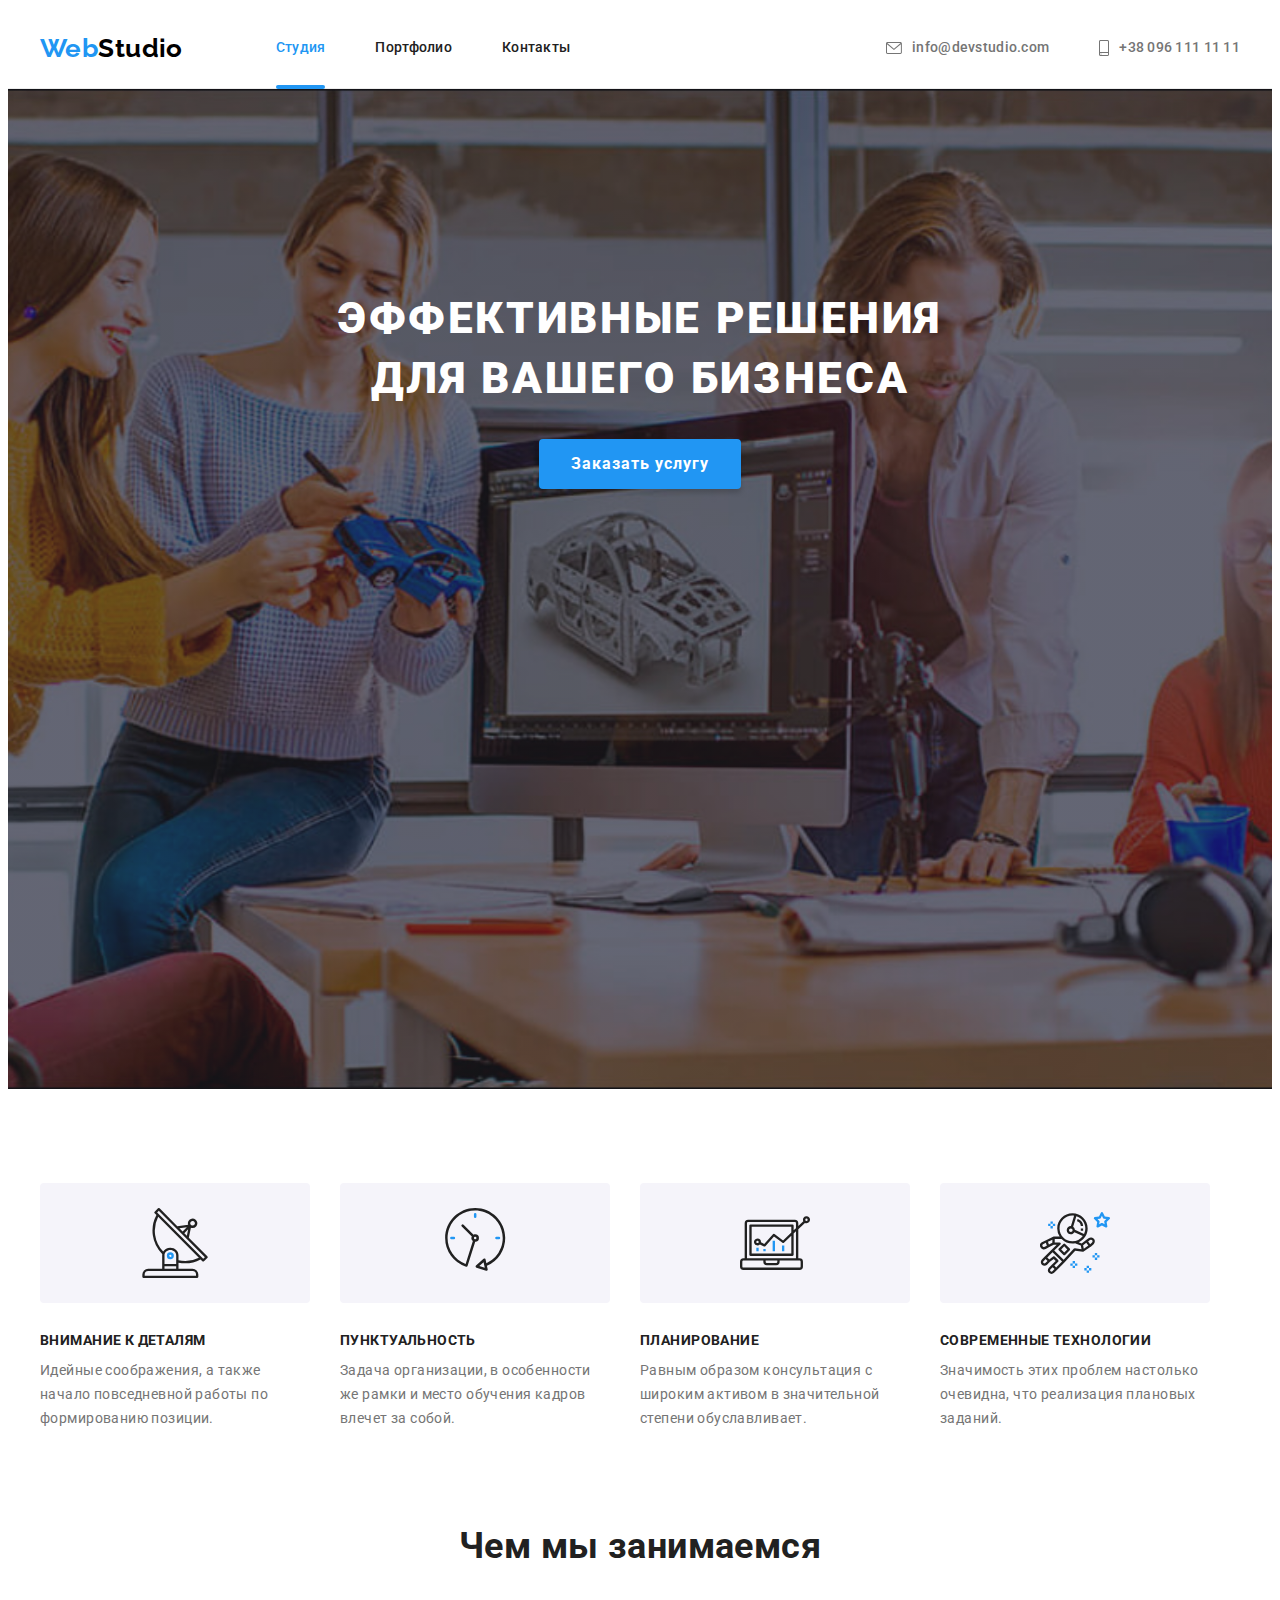
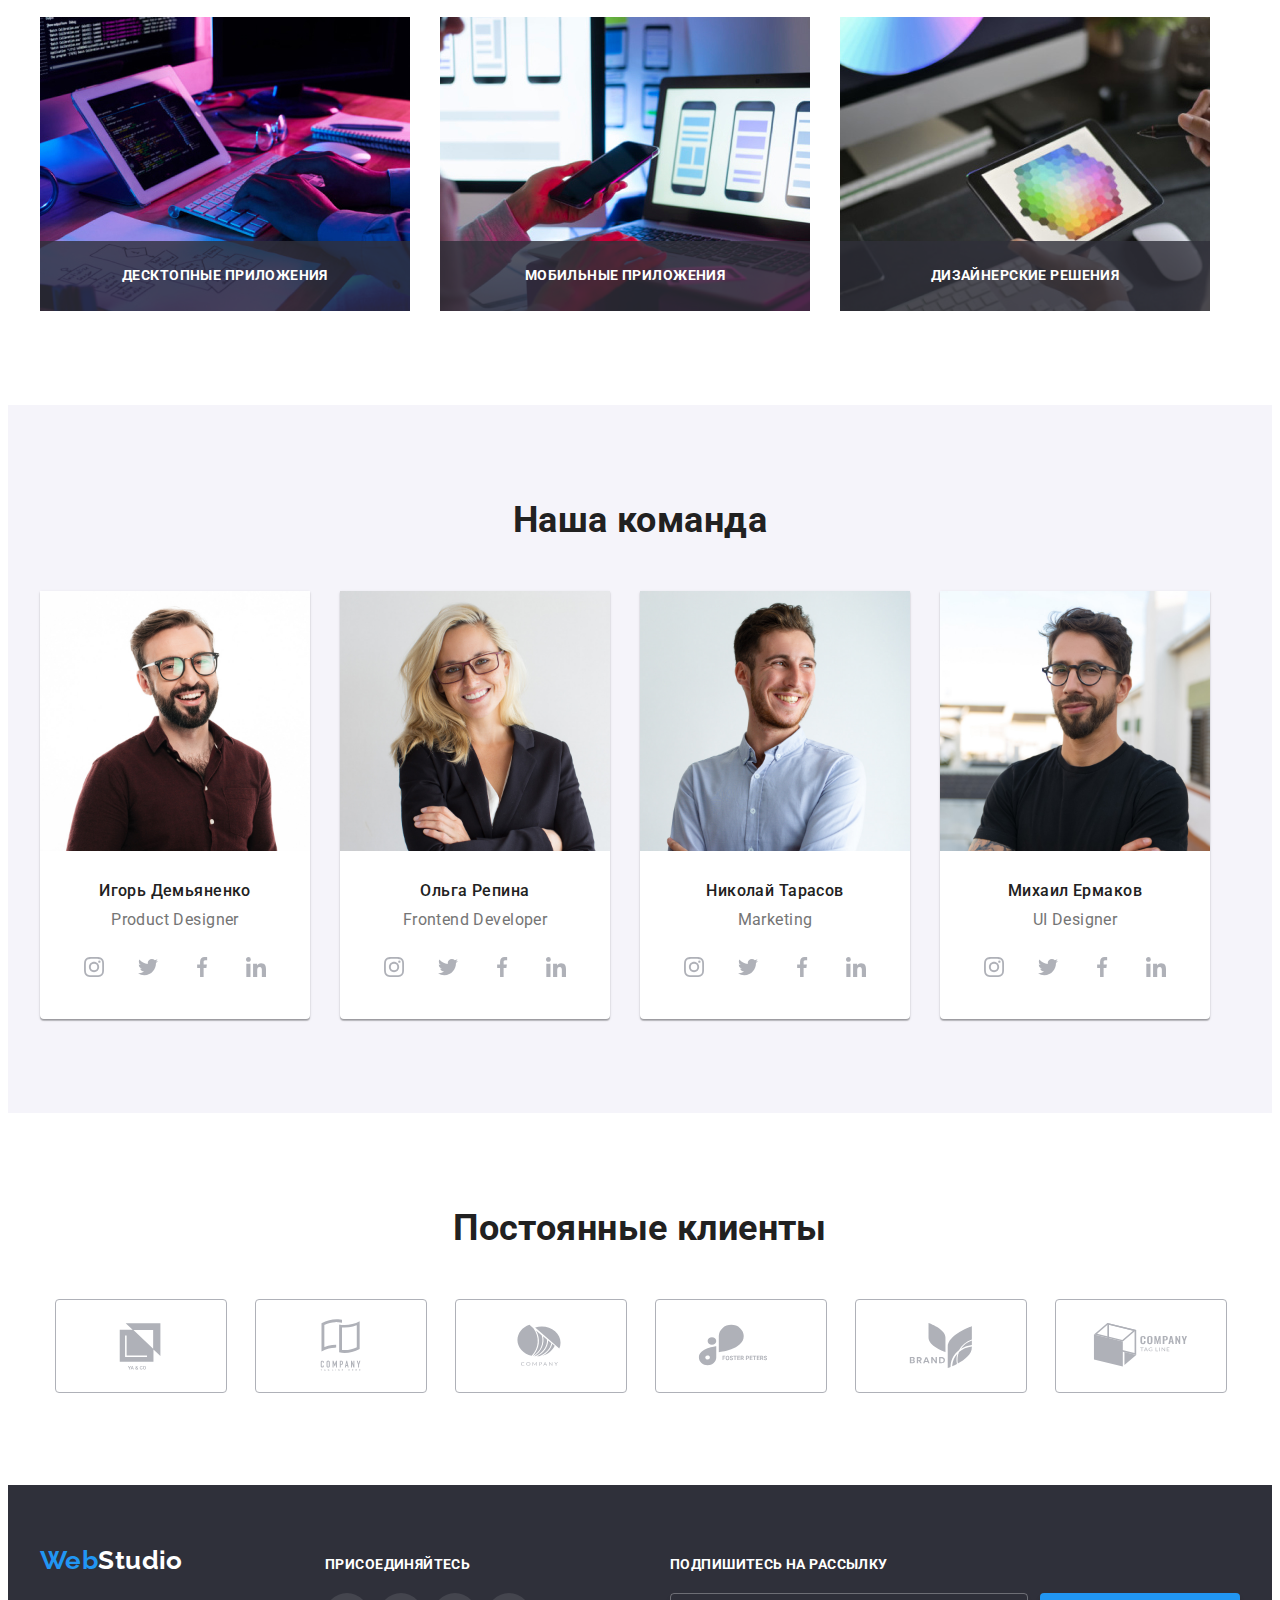
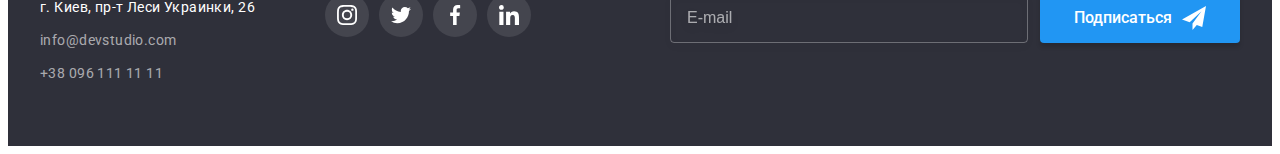
==== index.html @ c75475d5 "start files HW8" ====
<!DOCTYPE html>
<html lang="ru">
  <head>
    <meta charset="UTF-8" />
    <meta http-equiv="X-UA-Compatible" content="IE=edge" />
    <meta name="viewport" content="width=device-width, initial-scale=1.0" />
    <title>Веб студия WebStudio</title>
    <link rel="preconnect" href="https://fonts.googleapis.com" />
    <link rel="preconnect" href="https://fonts.gstatic.com" crossorigin />
    <link
      href="https://fonts.googleapis.com/css2?family=Raleway:wght@700&family=Roboto:wght@400;500;700;900&display=swap"
      rel="stylesheet"
    />
    <link
      rel="stylesheet"
      href="https://cdnjs.cloudflare.com/ajax/libs/modern-normalize/1.1.0/modern-normalize.min.css"
      integrity="sha512-wpPYUAdjBVSE4KJnH1VR1HeZfpl1ub8YT/NKx4PuQ5NmX2tKuGu6U/JRp5y+Y8XG2tV+wKQpNHVUX03MfMFn9Q=="
      crossorigin="anonymous"
      referrerpolicy="no-referrer"
    />
    <link rel="stylesheet" href="./css/main.min.css" />
  </head>

  <body>
    <!-- header -->
    <header class="header">
      <div class="container header__container">
        <a class="logo logo__header" href="./"> <span class="logo--blue">Web</span>Studio </a>
        <nav class="site-nav">
          <ul class="nav-list">
            <li class="nav-list__item">
              <a class="nav-list__link nav-list__link--current" href="./index.html">Студия</a>
            </li>
            <li class="nav-list__item">
              <a class="nav-list__link" href="./portfolio.html">Портфолио</a>
            </li>
            <li class="nav-list__item"><a class="nav-list__link" href="">Контакты</a></li>
          </ul>
        </nav>

        <ul class="contact-list">
          <li class="contact-list__item">
            <a class="contact-list__link" href="mailto:info@devstudio.com">
              <svg class="contact-list__icon" width="16" height="12">
                <use href="images/icons.svg#header-envelope-icon"></use>
              </svg>
              info@devstudio.com</a
            >
          </li>
          <li class="contact-list__item">
            <a class="contact-list__link" href="tel:+380961111111">
              <svg class="contact-list__icon" width="10" height="16">
                <use href="images/icons.svg#header-phone-icon"></use>
              </svg>
              +38 096 111 11 11</a
            >
          </li>
        </ul>
      </div>
    </header>

    <!-- main content -->
    <main>
      <!-- hero -->
      <section class="hero">
        <div class="container">
          <h1 class="hero__title">Эффективные решения для вашего бизнеса</h1>
          <button class="hero__button button" type="button" data-modal-open>Заказать услугу</button>
        </div>
      </section>

      <!-- features -->
      <section class="section">
        <div class="container">
          <h2 class="visually-hidden">Особенности</h2>

          <ul class="feature-list">
            <li class="feature-list__item">
              <div class="feature-list__container">
                <svg class="feature-list__icon" width="70" height="70">
                  <use href="images/icons.svg#feature-antenna"></use>
                </svg>
              </div>
              <h3 class="feature-list__title">Внимание к деталям</h3>
              <p class="feature-list__text">
                Идейные соображения, а также начало повседневной работы по формированию позиции.
              </p>
            </li>
            <li class="feature-list__item">
              <div class="feature-list__container">
                <svg class="feature-list__icon" width="70" height="70">
                  <use href="images/icons.svg#feature-clock"></use>
                </svg>
              </div>
              <h3 class="feature-list__title">Пунктуальность</h3>
              <p class="feature-list__text">
                Задача организации, в особенности же рамки и место обучения кадров влечет за собой.
              </p>
            </li>
            <li class="feature-list__item">
              <div class="feature-list__container">
                <svg class="feature-list__icon" width="70" height="70">
                  <use href="images/icons.svg#feature-diagram"></use>
                </svg>
              </div>
              <h3 class="feature-list__title">Планирование</h3>
              <p class="feature-list__text">
                Равным образом консультация с широким активом в значительной степени обуславливает.
              </p>
            </li>
            <li class="feature-list__item">
              <div class="feature-list__container">
                <svg class="feature-list__icon" width="70" height="70">
                  <use href="images/icons.svg#feature-astronaut"></use>
                </svg>
              </div>
              <h3 class="feature-list__title">Современные технологии</h3>
              <p class="feature-list__text">
                Значимость этих проблем настолько очевидна, что реализация плановых заданий.
              </p>
            </li>
          </ul>
        </div>
      </section>

      <!-- service -->
      <section class="section section--no-padding">
        <div class="container">
          <h2 class="section__title">Чем мы занимаемся</h2>

          <ul class="service-list">
            <li class="service-list__item">
              <img src="./images/box-1.jpg" alt="Програмист печатает код" width="370" />
              <h3 class="service-list__title">Десктопные приложения</h3>
            </li>
            <li class="service-list__item">
              <img
                src="./images/box-2.jpg"
                alt="Дизайнер создает адаптацию шаблона сайта на телефон"
                width="370"
              />
              <h3 class="service-list__title">Мобильные приложения</h3>
            </li>
            <li class="service-list__item">
              <img
                src="./images/box-3.jpg"
                alt="Дизайнер на планшете выбирает цвет на цветовой палитре"
                width="370"
              />
              <h3 class="service-list__title">Дизайнерские решения</h3>
            </li>
          </ul>
        </div>
      </section>

      <!-- team -->
      <section class="section section--other-background">
        <div class="container">
          <h2 class="section__title">Наша команда</h2>

          <ul class="team-list">
            <li class="team-list__item">
              <img src="./images/team-card-1.jpg" alt="Дизайнер продуктов" width="270" />
              <div class="team-list__container">
                <h3 class="team-list__title">Игорь Демьяненко</h3>
                <p class="team-list__text" lang="en">Product Designer</p>

                <ul class="social">
                  <li class="social__item">
                    <a href="" class="social__link" aria-label="instagram">
                      <svg class="social__icon" width="20" height="20">
                        <use href="images/icons.svg#sn-instagram"></use>
                      </svg>
                    </a>
                  </li>
                  <li class="social__item">
                    <a href="" class="social__link" aria-label="twitter">
                      <svg class="social__icon" width="20" height="20">
                        <use href="images/icons.svg#sn-twitter"></use>
                      </svg>
                    </a>
                  </li>
                  <li class="social__item">
                    <a href="" class="social__link" aria-label="facebook">
                      <svg class="social__icon" width="20" height="20">
                        <use href="images/icons.svg#sn-facebook"></use>
                      </svg>
                    </a>
                  </li>
                  <li class="social__item">
                    <a href="" class="social__link" aria-label="linkedin">
                      <svg class="social__icon" width="20" height="20">
                        <use href="images/icons.svg#sn-linkedin"></use>
                      </svg>
                    </a>
                  </li>
                </ul>
              </div>
            </li>
            <li class="team-list__item">
              <img src="./images/team-card-2.jpg" alt="Фронтенд разработчик" width="270" />
              <div class="team-list__container">
                <h3 class="team-list__title">Ольга Репина</h3>
                <p class="team-list__text" lang="en">Frontend Developer</p>

                <ul class="social">
                  <li class="social__item">
                    <a href="" class="social__link" aria-label="instagram">
                      <svg class="social__icon" width="20" height="20">
                        <use href="images/icons.svg#sn-instagram"></use>
                      </svg>
                    </a>
                  </li>
                  <li class="social__item">
                    <a href="" class="social__link" aria-label="twitter">
                      <svg class="social__icon" width="20" height="20">
                        <use href="images/icons.svg#sn-twitter"></use>
                      </svg>
                    </a>
                  </li>
                  <li class="social__item">
                    <a href="" class="social__link" aria-label="facebook">
                      <svg class="social__icon" width="20" height="20">
                        <use href="images/icons.svg#sn-facebook"></use>
                      </svg>
                    </a>
                  </li>
                  <li class="social__item">
                    <a href="" class="social__link" aria-label="linkedin">
                      <svg class="social__icon" width="20" height="20">
                        <use href="images/icons.svg#sn-linkedin"></use>
                      </svg>
                    </a>
                  </li>
                </ul>
              </div>
            </li>
            <li class="team-list__item">
              <img src="./images/team-card-3.jpg" alt="Маркетолог" width="270" />
              <div class="team-list__container">
                <h3 class="team-list__title">Николай Тарасов</h3>
                <p class="team-list__text" lang="en">Marketing</p>

                <ul class="social">
                  <li class="social__item">
                    <a href="" class="social__link" aria-label="instagram">
                      <svg class="social__icon" width="20" height="20">
                        <use href="images/icons.svg#sn-instagram"></use>
                      </svg>
                    </a>
                  </li>
                  <li class="social__item">
                    <a href="" class="social__link" aria-label="twitter">
                      <svg class="social__icon" width="20" height="20">
                        <use href="images/icons.svg#sn-twitter"></use>
                      </svg>
                    </a>
                  </li>
                  <li class="social__item">
                    <a href="" class="social__link" aria-label="facebook">
                      <svg class="social__icon" width="20" height="20">
                        <use href="images/icons.svg#sn-facebook"></use>
                      </svg>
                    </a>
                  </li>
                  <li class="social__item">
                    <a href="" class="social__link" aria-label="linkedin">
                      <svg class="social__icon" width="20" height="20">
                        <use href="images/icons.svg#sn-linkedin"></use>
                      </svg>
                    </a>
                  </li>
                </ul>
              </div>
            </li>
            <li class="team-list__item">
              <img src="./images/team-card-4.jpg" alt="UI дезайнер" width="270" />
              <div class="team-list__container">
                <h3 class="team-list__title">Михаил Ермаков</h3>
                <p class="team-list__text" lang="en">UI Designer</p>

                <ul class="social">
                  <li class="social__item">
                    <a href="" class="social__link" aria-label="instagram">
                      <svg class="social__icon" width="20" height="20">
                        <use href="images/icons.svg#sn-instagram"></use>
                      </svg>
                    </a>
                  </li>
                  <li class="social__item">
                    <a href="" class="social__link" aria-label="twitter">
                      <svg class="social__icon" width="20" height="20">
                        <use href="images/icons.svg#sn-twitter"></use>
                      </svg>
                    </a>
                  </li>
                  <li class="social__item">
                    <a href="" class="social__link" aria-label="facebook">
                      <svg class="social__icon" width="20" height="20">
                        <use href="images/icons.svg#sn-facebook"></use>
                      </svg>
                    </a>
                  </li>
                  <li class="social__item">
                    <a href="" class="social__link" aria-label="linkedin">
                      <svg class="social__icon" width="20" height="20">
                        <use href="images/icons.svg#sn-linkedin"></use>
                      </svg>
                    </a>
                  </li>
                </ul>
              </div>
            </li>
          </ul>
        </div>
      </section>
    </main>

    <!-- clients -->
    <section class="section">
      <div class="container">
        <h2 class="section__title">Постоянные клиенты</h2>

        <ul class="clients-list">
          <li class="clients-list__item">
            <a href="" class="clients-list__link">
              <svg class="clients-list__icon" width="106" height="60">
                <use href="images/icons.svg#client-1"></use>
              </svg>
            </a>
          </li>
          <li class="clients-list__item">
            <a href="" class="clients-list__link">
              <svg class="clients-list__icon" width="106" height="60">
                <use href="images/icons.svg#client-2"></use>
              </svg>
            </a>
          </li>
          <li class="clients-list__item">
            <a href="" class="clients-list__link">
              <svg class="clients-list__icon" width="106" height="60">
                <use href="images/icons.svg#client-3"></use>
              </svg>
            </a>
          </li>
          <li class="clients-list__item">
            <a href="" class="clients-list__link">
              <svg class="clients-list__icon" width="106" height="60">
                <use href="images/icons.svg#client-4"></use>
              </svg>
            </a>
          </li>
          <li class="clients-list__item">
            <a href="" class="clients-list__link">
              <svg class="clients-list__icon" width="106" height="60">
                <use href="images/icons.svg#client-5"></use>
              </svg>
            </a>
          </li>
          <li class="clients-list__item">
            <a href="" class="clients-list__link">
              <svg class="clients-list__icon" width="106" height="60">
                <use href="images/icons.svg#client-6"></use>
              </svg>
            </a>
          </li>
        </ul>
      </div>
    </section>

    <!-- footer -->
    <footer class="footer">
      <div class="container footer__elements">
        <div class="footer_first-column">
          <a class="logo logo__footer logo--dark" href="./">
            <span class="logo--blue">Web</span>Studio
          </a>

          <address>
            <ul class="address-list">
              <li class="address-list__item">
                <a
                  class="address-list__link"
                  href="https://goo.gl/maps/HY3VaiPeCCJGnbPLA"
                  target="_blank"
                  rel="noopener"
                >
                  г. Киев, пр-т Леси Украинки, 26
                </a>
              </li>
              <li class="address-list__item">
                <a
                  class="address-list__link address-list__link--gray"
                  href="mailto:info@devstudio.com"
                  >info@devstudio.com</a
                >
              </li>
              <li class="address-list__item">
                <a class="address-list__link address-list__link--gray" href="tel:+380961111111"
                  >+38 096 111 11 11</a
                >
              </li>
            </ul>
          </address>
        </div>

        <div class="footer__second-column">
          <p class="footer__text">присоединяйтесь</p>
          <ul class="social">
            <li class="social__item">
              <a href="" class="social__link social__link--dark" aria-label="instagram">
                <svg class="social__icon" width="20" height="20">
                  <use href="images/icons.svg#sn-instagram"></use>
                </svg>
              </a>
            </li>
            <li class="social__item">
              <a href="" class="social__link social__link--dark" aria-label="twitter">
                <svg class="social__icon" width="20" height="20">
                  <use href="images/icons.svg#sn-twitter"></use>
                </svg>
              </a>
            </li>
            <li class="social__item">
              <a href="" class="social__link social__link--dark" aria-label="facebook">
                <svg class="social__icon" width="20" height="20">
                  <use href="images/icons.svg#sn-facebook"></use>
                </svg>
              </a>
            </li>
            <li class="social__item">
              <a href="" class="social__link social__link--dark" aria-label="linkedin">
                <svg class="social__icon" width="20" height="20">
                  <use href="images/icons.svg#sn-linkedin"></use>
                </svg>
              </a>
            </li>
          </ul>
        </div>

        <div class="footer__third-column">
          <p class="footer__text">Подпишитесь на рассылку</p>

          <form class="mailing-form">
            <label for="mailing"></label>
            <input
              class="mailing-form__input"
              type="email"
              name="mailing"
              id="mailing"
              placeholder="E-mail"
              required
            />

            <button class="submit-button" type="submit">
              Подписаться
              <svg class="submit-button__icon" width="24" height="24">
                <use href="images/icons.svg#icon-send"></use>
              </svg>
            </button>
          </form>
        </div>
      </div>
    </footer>

    <!-- modal-window -->
    <div class="backdrop backdrop--is-hidden" data-modal>
      <div class="modal-window">
        <button class="close-button modal-window__close-button" type="button" data-modal-close>
          <svg class="close-button__icon" width="18" height="18">
            <use href="images/icons.svg#close-icon"></use>
          </svg>
        </button>
        <p class="modal-window__title">Оставьте свои данные, мы вам перезвоним</p>

        <form class="modal-form">
          <div class="modal-form__field">
            <label class="modal-form__label" for="user-name">Имя</label>
            <div class="modal-form__input-container">
              <input
                class="modal-form__input"
                type="text"
                name="user-name"
                id="user-name"
                minlength="3"
                required
              />
              <svg class="modal-form__icon" width="18" height="18">
                <use href="images/icons.svg#person-icon"></use>
              </svg>
            </div>
          </div>

          <div class="modal-form__field">
            <label class="modal-form__label" for="user-tel">Телефон </label>
            <div class="modal-form__input-container">
              <input class="modal-form__input" type="tel" name="user-tel" id="user-tel" required />
              <svg class="modal-form__icon" width="18" height="18">
                <use href="images/icons.svg#phone-icon"></use>
              </svg>
            </div>
          </div>

          <div class="modal-form__field">
            <label class="modal-form__label" for="user-mail">Почта</label>
            <div class="modal-form__input-container">
              <input
                class="modal-form__input"
                type="email"
                name="user-mail"
                id="user-mail"
                required
              />
              <svg class="modal-form__icon" width="18" height="18">
                <use href="images/icons.svg#email-icon"></use>
              </svg>
            </div>
          </div>

          <div class="modal-form__textarea-container">
            <label class="modal-form__label" for="user-coment">Комментарий</label>
            <textarea
              class="modal-form__textarea"
              name="user-coment"
              id="user-coment"
              placeholder="Введите текст"
            ></textarea>
          </div>

          <label class="modal-form__checkbox-label">
            <input
              class="modal-form__checkbox visually-hidden"
              type="checkbox"
              name="user-checkbox"
              required
            />
            <span class="modal-form__custom-checkbox">
              <svg class="modal-form__custom-checkbox-icon" width="16" height="15">
                <use href="images/icons.svg#icon-check"></use>
              </svg>
            </span>
            <span class="modal-form__checkbox-label-text"
              >Соглашаюсь с рассылкой и принимаю
              <a class="modal-form__checkbox-label-link" href="">Условия договора</a></span
            >
          </label>

          <button class="submit-button modal-form__submit-button" type="submit">Отправить</button>
        </form>
      </div>
    </div>

    <script src="./js/modal.js"></script>
  </body>
</html>
---- css/main.min.css ----
h1,h2,h3,h4,h5,h6,p{margin-top:0;margin-bottom:0}ul{list-style:none;padding-left:0;margin-top:0;margin-bottom:0}img{display:block;max-width:100%;height:auto}body{font-family:'Roboto', sans-serif;font-size:14px;letter-spacing:0.03em;color:#757575;background-color:#fff}a{display:inline-block;text-decoration:none}.visually-hidden{position:absolute;white-space:nowrap;width:1px;height:1px;overflow:hidden;border:0;padding:0;clip:rect(0 0 0 0);-webkit-clip-path:inset(50%);clip-path:inset(50%);margin:-1px}.logo{font-family:Raleway, sans-serif;font-weight:700;font-size:26px;line-height:1.19;color:#000}.logo--blue{color:#2196f3}.logo--dark{color:#fff}.button,.submit-button,.filter-list__button{display:inline-block;border:0;border-radius:4px;padding:6px 22px;font-family:inherit;font-weight:500;font-size:16px;line-height:1.62;text-align:center;color:#212121;background-color:#fff;cursor:pointer;-webkit-user-select:none;-moz-user-select:none;-ms-user-select:none;user-select:none}.submit-button{display:-webkit-box;display:-ms-flexbox;display:flex;-webkit-box-align:center;-ms-flex-align:center;align-items:center;-webkit-box-pack:center;-ms-flex-pack:center;justify-content:center;width:200px;height:50px;color:#fff;background-color:#2196f3;-webkit-box-shadow:0px 4px 4px rgba(0,0,0,0.15);box-shadow:0px 4px 4px rgba(0,0,0,0.15);-webkit-transition:background-color 250ms cubic-bezier(0.4, 0, 0.2, 1);transition:background-color 250ms cubic-bezier(0.4, 0, 0.2, 1)}.submit-button:hover,.submit-button:focus{background-color:#188ce8}.submit-button__icon{margin-left:10px}.close-button{display:-webkit-box;display:-ms-flexbox;display:flex;-webkit-box-pack:center;-ms-flex-pack:center;justify-content:center;-webkit-box-align:center;-ms-flex-align:center;align-items:center;padding:5px;width:30px;height:30px;background-color:transparent;border:1px solid rgba(0,0,0,0.1);border-radius:50%;cursor:pointer;-webkit-transition:fill 250ms cubic-bezier(0.4, 0, 0.2, 1);transition:fill 250ms cubic-bezier(0.4, 0, 0.2, 1)}.close-button:hover,.close-button:focus{fill:#2196f3}.social{display:-webkit-box;display:-ms-flexbox;display:flex;-webkit-box-pack:center;-ms-flex-pack:center;justify-content:center}.social__item{width:44px;height:44px}.social__item:not(:last-child){margin-right:10px}.social__link{display:-webkit-box;display:-ms-flexbox;display:flex;-webkit-box-pack:center;-ms-flex-pack:center;justify-content:center;-webkit-box-align:center;-ms-flex-align:center;align-items:center;width:100%;height:100%;border-radius:50%;color:#afb1b8;-webkit-transition:color 250ms cubic-bezier(0.4, 0, 0.2, 1),background-color 250ms cubic-bezier(0.4, 0, 0.2, 1);transition:color 250ms cubic-bezier(0.4, 0, 0.2, 1),background-color 250ms cubic-bezier(0.4, 0, 0.2, 1)}.social__link--dark{color:#fff;background-color:rgba(255,255,255,0.1)}.social__link:hover,.social__link:focus{border-radius:50%;background-color:#2196f3;color:#ffffff}.social__icon{fill:currentColor}.backdrop{position:fixed;top:0;left:0;bottom:0;right:0;background-color:rgba(0,0,0,0.2);opacity:1;-webkit-transition:opacity 250ms cubic-bezier(0.4, 0, 0.2, 1),visibility 250ms cubic-bezier(0.4, 0, 0.2, 1);transition:opacity 250ms cubic-bezier(0.4, 0, 0.2, 1),visibility 250ms cubic-bezier(0.4, 0, 0.2, 1)}.backdrop--is-hidden{visibility:hidden;opacity:0;pointer-events:none}.container{width:1200px;padding:0 15px;margin-right:auto;margin-left:auto}.section{padding-top:94px;padding-bottom:94px}.section--no-padding{padding-top:0}.section--other-background{background-color:#f5f4fa}.section__title{margin-bottom:50px;font-weight:700;font-size:36px;line-height:1.17;text-align:center;color:#212121}.header{border-bottom:1px solid #ececec}.header__container{display:-webkit-box;display:-ms-flexbox;display:flex;-webkit-box-align:center;-ms-flex-align:center;align-items:center}.logo__header{margin-right:93px}.site-nav{display:-webkit-box;display:-ms-flexbox;display:flex;-webkit-box-align:center;-ms-flex-align:center;align-items:center}.nav-list{display:-webkit-box;display:-ms-flexbox;display:flex}.nav-list__item{position:relative}.nav-list__item:not(:last-child){margin-right:50px}.nav-list__link{display:block;padding-top:32px;padding-bottom:32px;font-weight:500;line-height:1.14;letter-spacing:0.02em;color:#212121;-webkit-transition:color 250ms cubic-bezier(0.4, 0, 0.2, 1);transition:color 250ms cubic-bezier(0.4, 0, 0.2, 1)}.nav-list__link:hover,.nav-list__link:focus{color:#2196f3}.nav-list__link--current{color:#2196f3}.nav-list__link--current::after{content:'';position:absolute;bottom:-1px;display:block;height:4px;width:100%;background-color:#2196f3;border-radius:2px;-webkit-animation:moveCurrentDecoration 350ms cubic-bezier(0.4, 0, 0.2, 1);animation:moveCurrentDecoration 350ms cubic-bezier(0.4, 0, 0.2, 1)}@-webkit-keyframes moveCurrentDecoration{0%{-webkit-transform:scaleX(0);transform:scaleX(0);-webkit-transform-origin:center left;transform-origin:center left;opacity:0}100%{-webkit-transform:scaleX(1);transform:scaleX(1);-webkit-transform-origin:center left;transform-origin:center left;opacity:1}}@keyframes moveCurrentDecoration{0%{-webkit-transform:scaleX(0);transform:scaleX(0);-webkit-transform-origin:center left;transform-origin:center left;opacity:0}100%{-webkit-transform:scaleX(1);transform:scaleX(1);-webkit-transform-origin:center left;transform-origin:center left;opacity:1}}.contact-list{display:-webkit-box;display:-ms-flexbox;display:flex;margin-left:auto}.contact-list__item:not(:last-child){margin-right:50px}.contact-list__link{display:-webkit-box;display:-ms-flexbox;display:flex;-webkit-box-align:center;-ms-flex-align:center;align-items:center;padding-top:32px;padding-bottom:32px;font-weight:500;line-height:1.14;letter-spacing:0.02em;color:#757575;-webkit-transition:color 250ms cubic-bezier(0.4, 0, 0.2, 1);transition:color 250ms cubic-bezier(0.4, 0, 0.2, 1)}.contact-list__link:hover,.contact-list__link:focus{color:#2196f3}.contact-list__icon{margin-right:10px;fill:currentColor}.hero{max-width:1600px;height:600px;padding-top:200px;padding-bottom:200px;margin-right:auto;margin-left:auto;text-align:center;background-color:#2f303a;background-image:-webkit-gradient(linear, left top, left bottom, from(rgba(47,48,58,0.4)), to(rgba(47,48,58,0.4))),url(../images/bgi-hero.jpg);background-image:linear-gradient(to bottom, rgba(47,48,58,0.4), rgba(47,48,58,0.4)),url(../images/bgi-hero.jpg);background-repeat:no-repeat;background-position:center;background-size:cover}.hero__title{width:696px;margin-left:auto;margin-right:auto;margin-bottom:30px;font-weight:900;font-size:44px;line-height:1.36;letter-spacing:0.06em;text-transform:uppercase;color:#fff}.hero__button{padding:10px 32px;font-weight:700;line-height:1.87;letter-spacing:0.06em;color:#fff;background-color:#2196f3;-webkit-box-shadow:0px 4px 4px rgba(0,0,0,0.15);box-shadow:0px 4px 4px rgba(0,0,0,0.15);-webkit-transition:background-color 250ms cubic-bezier(0.4, 0, 0.2, 1);transition:background-color 250ms cubic-bezier(0.4, 0, 0.2, 1)}.hero__button:hover,.hero__button:focus{background-color:#188ce8}.feature-list{display:-webkit-box;display:-ms-flexbox;display:flex}.feature-list__item{-ms-flex-preferred-size:270px;flex-basis:270px}.feature-list__item:not(:last-child){margin-right:30px}.feature-list__container{display:-webkit-box;display:-ms-flexbox;display:flex;-webkit-box-pack:center;-ms-flex-pack:center;justify-content:center;-webkit-box-align:center;-ms-flex-align:center;align-items:center;width:270px;height:120px;margin-bottom:30px;border-radius:4px;background-color:#f5f4fa}.feature-list__title{margin-bottom:10px;color:#212121;font-weight:700;font-size:14px;line-height:1.13;text-transform:uppercase}.feature-list__text{line-height:1.71}.service-list{display:-webkit-box;display:-ms-flexbox;display:flex}.service-list__item{position:relative;-ms-flex-preferred-size:370px;flex-basis:370px}.service-list__item:not(:last-child){margin-right:30px}.service-list__title{position:absolute;bottom:0;left:0;display:-webkit-box;display:-ms-flexbox;display:flex;-webkit-box-pack:center;-ms-flex-pack:center;justify-content:center;-webkit-box-align:center;-ms-flex-align:center;align-items:center;width:100%;height:70px;font-size:14px;font-weight:700;line-height:1.14;text-align:center;text-transform:uppercase;color:#fff;background-color:rgba(47,48,58,0.8)}.team-list{display:-webkit-box;display:-ms-flexbox;display:flex}.team-list__item{-ms-flex-preferred-size:270px;flex-basis:270px;background-color:#fff;-webkit-box-shadow:0px 1px 3px rgba(0,0,0,0.12),0px 1px 1px rgba(0,0,0,0.14),0px 2px 1px rgba(0,0,0,0.2);box-shadow:0px 1px 3px rgba(0,0,0,0.12),0px 1px 1px rgba(0,0,0,0.14),0px 2px 1px rgba(0,0,0,0.2);border-radius:0px 0px 4px 4px}.team-list__item:not(:last-child){margin-right:30px}.team-list__container{padding-top:30px;padding-bottom:30px}.team-list__title{margin-bottom:10px;font-weight:500;font-size:16px;line-height:1.19;text-align:center;color:#212121}.team-list__text{margin-bottom:16px;font-size:16px;line-height:1.19;text-align:center}.clients-list{display:-webkit-box;display:-ms-flexbox;display:flex;-webkit-box-pack:center;-ms-flex-pack:center;justify-content:center}.clients-list__item{width:170px;height:92px}.clients-list__item:not(:last-child){margin-right:30px}.clients-list__link{display:-webkit-box;display:-ms-flexbox;display:flex;-webkit-box-pack:center;-ms-flex-pack:center;justify-content:center;-webkit-box-align:center;-ms-flex-align:center;align-items:center;width:100%;height:100%;border:1px solid #afb1b8;border-radius:4px;color:#afb1b8;-webkit-transition:color 250ms cubic-bezier(0.4, 0, 0.2, 1),border-color 250ms cubic-bezier(0.4, 0, 0.2, 1);transition:color 250ms cubic-bezier(0.4, 0, 0.2, 1),border-color 250ms cubic-bezier(0.4, 0, 0.2, 1)}.clients-list__link:hover,.clients-list__link:focus{color:#2196f3;border-color:#2196f3}.clients-list__icon{fill:currentColor}.footer{padding-top:60px;padding-bottom:60px;background-color:#2f303a}.footer__elements{display:-webkit-box;display:-ms-flexbox;display:flex;-webkit-box-align:baseline;-ms-flex-align:baseline;align-items:baseline}.footer_first-column{margin-right:70px}.footer__third-column{margin-left:auto}.logo__footer{margin-bottom:20px}.address-list{font-style:normal}.address-list__item:not(:last-child){margin-bottom:9px}.address-list__link{line-height:1.71;color:#fff;-webkit-transition:color 250ms cubic-bezier(0.4, 0, 0.2, 1);transition:color 250ms cubic-bezier(0.4, 0, 0.2, 1)}.address-list__link--gray{color:rgba(255,255,255,0.6)}.address-list__link:hover,.address-list__link:focus{color:#2196f3}.footer__text{margin-bottom:20px;text-transform:uppercase;font-weight:700;line-height:1.14;color:#fff}.mailing-form{display:-webkit-box;display:-ms-flexbox;display:flex;-webkit-box-align:center;-ms-flex-align:center;align-items:center}.mailing-form__input{width:358px;height:50px;padding:0 16px;margin-right:12px;font-size:16px;line-height:1.25;color:rgba(255,255,255,0.6);background-color:transparent;border:1px solid rgba(255,255,255,0.3);-webkit-box-sizing:border-box;box-sizing:border-box;-webkit-filter:drop-shadow(0px 4px 4px rgba(0,0,0,0.15));filter:drop-shadow(0px 4px 4px rgba(0,0,0,0.15));border-radius:4px}.mailing-form__input::-webkit-input-placeholder{color:rgba(255,255,255,0.6)}.mailing-form__input:-ms-input-placeholder{color:rgba(255,255,255,0.6)}.mailing-form__input::-ms-input-placeholder{color:rgba(255,255,255,0.6)}.mailing-form__input::placeholder{color:rgba(255,255,255,0.6)}.modal-window{position:absolute;top:50%;left:50%;width:528px;min-height:581px;padding:40px;-webkit-box-shadow:0px 1px 3px rgba(0,0,0,0.12),0px 1px 1px rgba(0,0,0,0.14),0px 2px 1px rgba(0,0,0,0.2);box-shadow:0px 1px 3px rgba(0,0,0,0.12),0px 1px 1px rgba(0,0,0,0.14),0px 2px 1px rgba(0,0,0,0.2);border-radius:4px;background:#ffffff;-webkit-transform:translate(-50%, -50%) scale(1);transform:translate(-50%, -50%) scale(1);-webkit-transition:-webkit-transform 250ms cubic-bezier(0.4, 0, 0.2, 1);transition:-webkit-transform 250ms cubic-bezier(0.4, 0, 0.2, 1);transition:transform 250ms cubic-bezier(0.4, 0, 0.2, 1);transition:transform 250ms cubic-bezier(0.4, 0, 0.2, 1), -webkit-transform 250ms cubic-bezier(0.4, 0, 0.2, 1)}.backdrop--is-hidden .modal-window{-webkit-transform:translate(-50%, -50%) scale(1.1);transform:translate(-50%, -50%) scale(1.1)}.modal-window__close-button{position:absolute;top:8px;right:8px}.modal-window__title{margin-bottom:12px;font-size:20px;font-weight:700;line-height:1.15;text-align:center;color:#212121}.modal-form__field{margin-bottom:10px}.modal-form__label{display:block;margin-bottom:4px;font-size:12px;line-height:1.17;letter-spacing:0.01em}.modal-form__input{width:100%;height:40px;padding:0 10px 0 42px;font-size:16px;color:#212121;background-color:transparent;border:1px solid rgba(33,33,33,0.2);border-radius:4px;outline:none;-webkit-transition:border-color 250ms cubic-bezier(0.4, 0, 0.2, 1);transition:border-color 250ms cubic-bezier(0.4, 0, 0.2, 1)}.modal-form__input:focus{border-color:#2196f3}.modal-form__input-container{position:relative}.modal-form__icon{position:absolute;top:50%;left:12px;-webkit-transform:translateY(-50%);transform:translateY(-50%);-webkit-transition:fill 250ms cubic-bezier(0.4, 0, 0.2, 1);transition:fill 250ms cubic-bezier(0.4, 0, 0.2, 1)}.modal-form__input:focus+.modal-form__icon{fill:#2196f3}.modal-form__textarea-container{margin-bottom:20px}.modal-form__textarea{display:block;width:100%;height:120px;padding:12px 16px;line-height:1.14;letter-spacing:0.01em;color:#212121;background-color:transparent;border:1px solid rgba(33,33,33,0.2);border-radius:4px;resize:none;outline:none;-webkit-transition:border-color 250ms cubic-bezier(0.4, 0, 0.2, 1);transition:border-color 250ms cubic-bezier(0.4, 0, 0.2, 1)}.modal-form__textarea::-webkit-input-placeholder{color:rgba(117,117,117,0.5)}.modal-form__textarea:-ms-input-placeholder{color:rgba(117,117,117,0.5)}.modal-form__textarea::-ms-input-placeholder{color:rgba(117,117,117,0.5)}.modal-form__textarea::placeholder{color:rgba(117,117,117,0.5)}.modal-form__textarea:focus{border-color:#2196f3}.modal-form__checkbox-label{display:-webkit-box;display:-ms-flexbox;display:flex;-webkit-box-pack:center;-ms-flex-pack:center;justify-content:center;-webkit-box-align:center;-ms-flex-align:center;align-items:center;margin-bottom:30px}.modal-form__custom-checkbox{display:-webkit-box;display:-ms-flexbox;display:flex;-webkit-box-pack:center;-ms-flex-pack:center;justify-content:center;-webkit-box-align:center;-ms-flex-align:center;align-items:center;margin-right:8px;width:16px;height:15px;border:2px solid #212121;border-radius:2px}.modal-form__checkbox:checked+.modal-form__custom-checkbox{background-color:#188ce8;border:none}.modal-form__checkbox:focus+.modal-form__custom-checkbox{outline:#2196f3 solid 1px}.modal-form__custom-checkbox-icon{fill:transparent}.modal-form__checkbox:checked+.modal-form__custom-checkbox .modal-form__custom-checkbox-icon{fill:#ffffff}.modal-form__checkbox-label-text{line-height:1.71}.modal-form__checkbox-label-link{text-decoration:underline;color:#2196f3}.modal-form__submit-button{margin-left:auto;margin-right:auto}.filter-list{display:-webkit-box;display:-ms-flexbox;display:flex;-webkit-box-pack:center;-ms-flex-pack:center;justify-content:center;margin-bottom:50px}.filter-list__item:not(:last-child){margin-right:8px}.filter-list__button{color:#212121;background-color:#f5f4fa;-webkit-transition:color 250ms cubic-bezier(0.4, 0, 0.2, 1),background-color 250ms cubic-bezier(0.4, 0, 0.2, 1),-webkit-box-shadow 250ms cubic-bezier(0.4, 0, 0.2, 1);transition:color 250ms cubic-bezier(0.4, 0, 0.2, 1),background-color 250ms cubic-bezier(0.4, 0, 0.2, 1),-webkit-box-shadow 250ms cubic-bezier(0.4, 0, 0.2, 1);transition:color 250ms cubic-bezier(0.4, 0, 0.2, 1),background-color 250ms cubic-bezier(0.4, 0, 0.2, 1),box-shadow 250ms cubic-bezier(0.4, 0, 0.2, 1);transition:color 250ms cubic-bezier(0.4, 0, 0.2, 1),background-color 250ms cubic-bezier(0.4, 0, 0.2, 1),box-shadow 250ms cubic-bezier(0.4, 0, 0.2, 1),-webkit-box-shadow 250ms cubic-bezier(0.4, 0, 0.2, 1)}.filter-list__button:hover,.filter-list__button:focus{color:#fff;background-color:#2196f3;-webkit-box-shadow:0px 3px 1px rgba(0,0,0,0.1),0px 1px 2px rgba(0,0,0,0.08),0px 2px 2px rgba(0,0,0,0.12);box-shadow:0px 3px 1px rgba(0,0,0,0.1),0px 1px 2px rgba(0,0,0,0.08),0px 2px 2px rgba(0,0,0,0.12)}.project-list{display:-webkit-box;display:-ms-flexbox;display:flex;-ms-flex-wrap:wrap;flex-wrap:wrap;margin-top:-30px;margin-left:-30px}.project-list__item{-ms-flex-preferred-size:calc((100% - 3 * 30px) / 3);flex-basis:calc((100% - 3 * 30px) / 3);margin-top:30px;margin-left:30px}.project-list__link{-webkit-transition:-webkit-box-shadow 250ms cubic-bezier(0.4, 0, 0.2, 1);transition:-webkit-box-shadow 250ms cubic-bezier(0.4, 0, 0.2, 1);transition:box-shadow 250ms cubic-bezier(0.4, 0, 0.2, 1);transition:box-shadow 250ms cubic-bezier(0.4, 0, 0.2, 1), -webkit-box-shadow 250ms cubic-bezier(0.4, 0, 0.2, 1)}.project-list__link:hover,.project-list__link:focus{-webkit-box-shadow:0px 1px 1px rgba(0,0,0,0.12),0px 4px 4px rgba(0,0,0,0.06),1px 4px 6px rgba(0,0,0,0.16);box-shadow:0px 1px 1px rgba(0,0,0,0.12),0px 4px 4px rgba(0,0,0,0.06),1px 4px 6px rgba(0,0,0,0.16)}.project-list__container{position:relative;overflow:hidden}.project-list__overlay-description{position:absolute;top:0;left:0;display:-webkit-box;display:-ms-flexbox;display:flex;-webkit-box-align:center;-ms-flex-align:center;align-items:center;width:100%;height:100%;padding:0 24px;font-size:18px;line-height:1.56;color:#ffffff;background-color:rgba(33,150,243,0.9);-webkit-transform:translateY(100%);transform:translateY(100%);-webkit-transition:-webkit-transform 250ms cubic-bezier(0.4, 0, 0.2, 1);transition:-webkit-transform 250ms cubic-bezier(0.4, 0, 0.2, 1);transition:transform 250ms cubic-bezier(0.4, 0, 0.2, 1);transition:transform 250ms cubic-bezier(0.4, 0, 0.2, 1), -webkit-transform 250ms cubic-bezier(0.4, 0, 0.2, 1)}.project-list__item .link:hover .project-list__overlay-description,.project-list__item .link:focus .project-list__overlay-description{-webkit-transform:translateY(0);transform:translateY(0)}.project-list__thumb{padding:20px 24px;border:1px solid #eee;border-top:transparent}.project-list__title{margin-bottom:4px;font-weight:700;font-size:18px;line-height:2;letter-spacing:0.06em;color:#212121}.project-list__text{font-size:16px;line-height:1.88;color:#757575}
/*# sourceMappingURL=main.min.css.map */
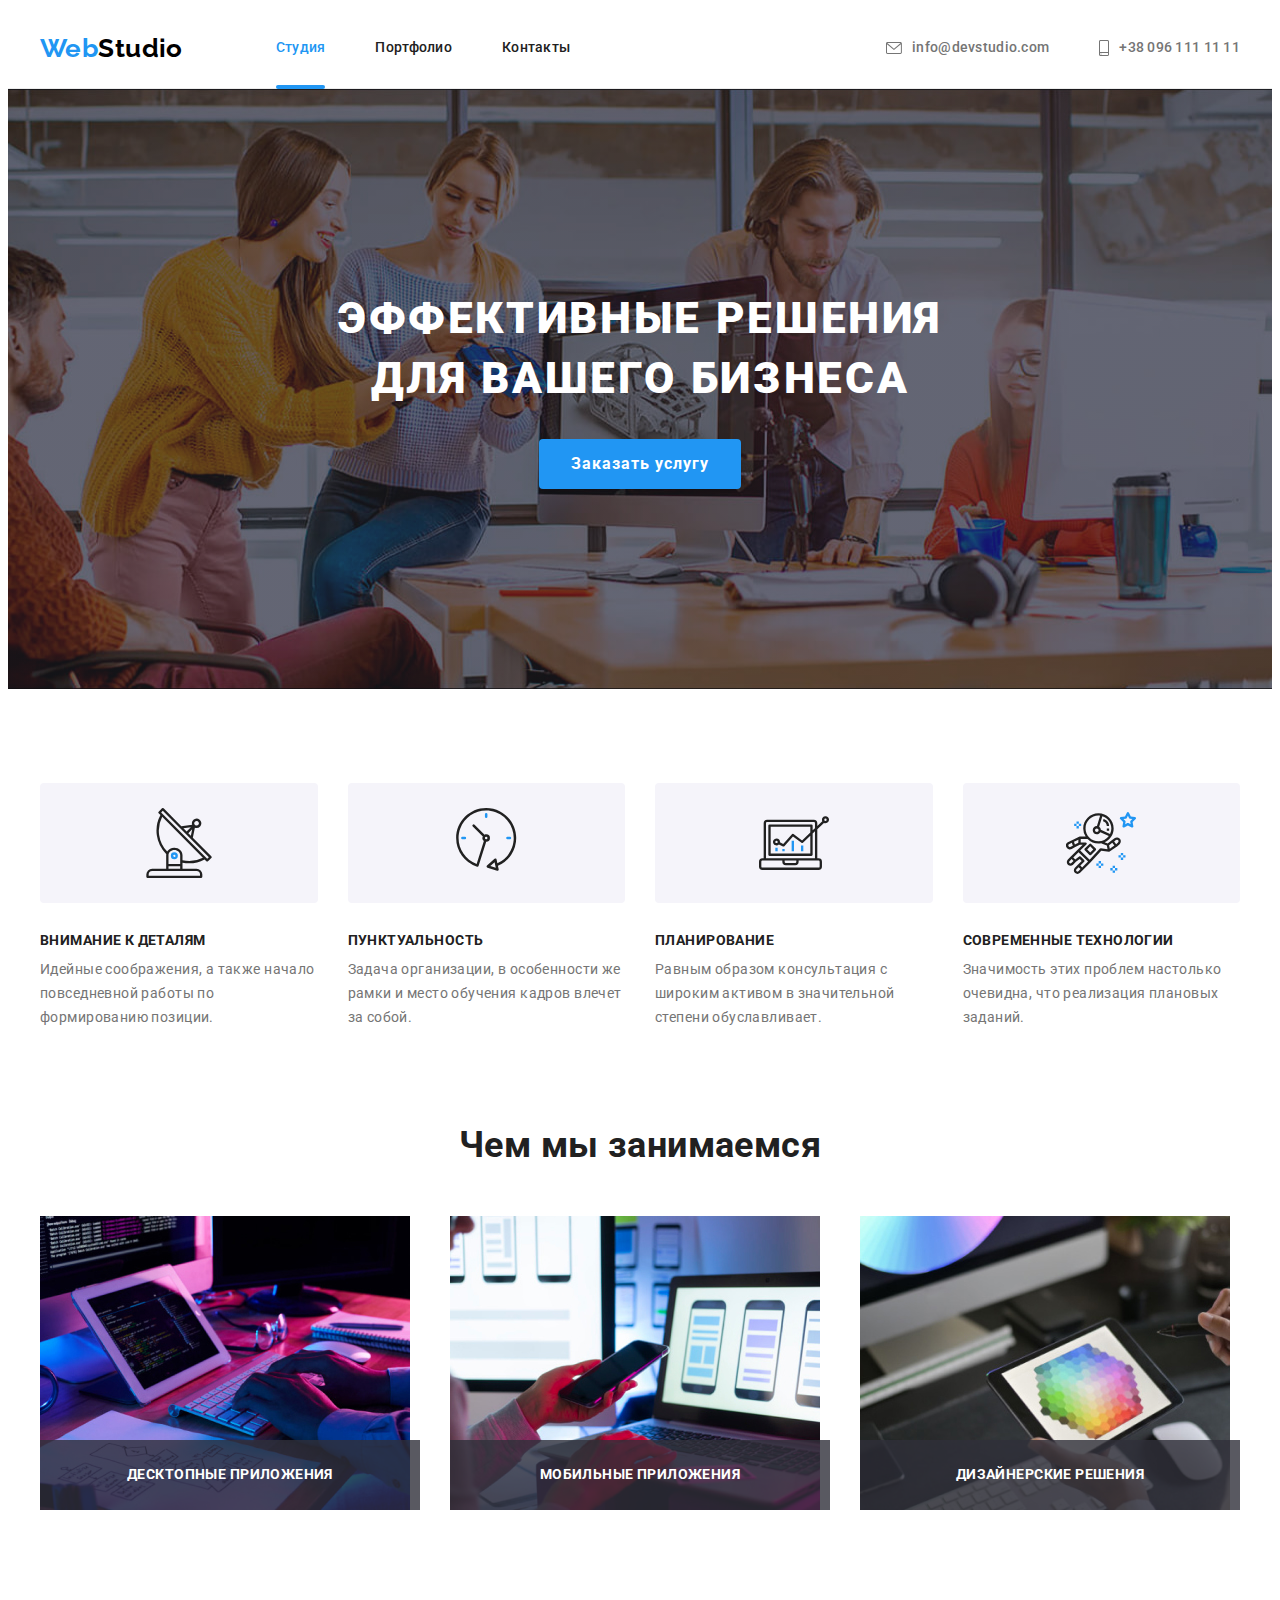
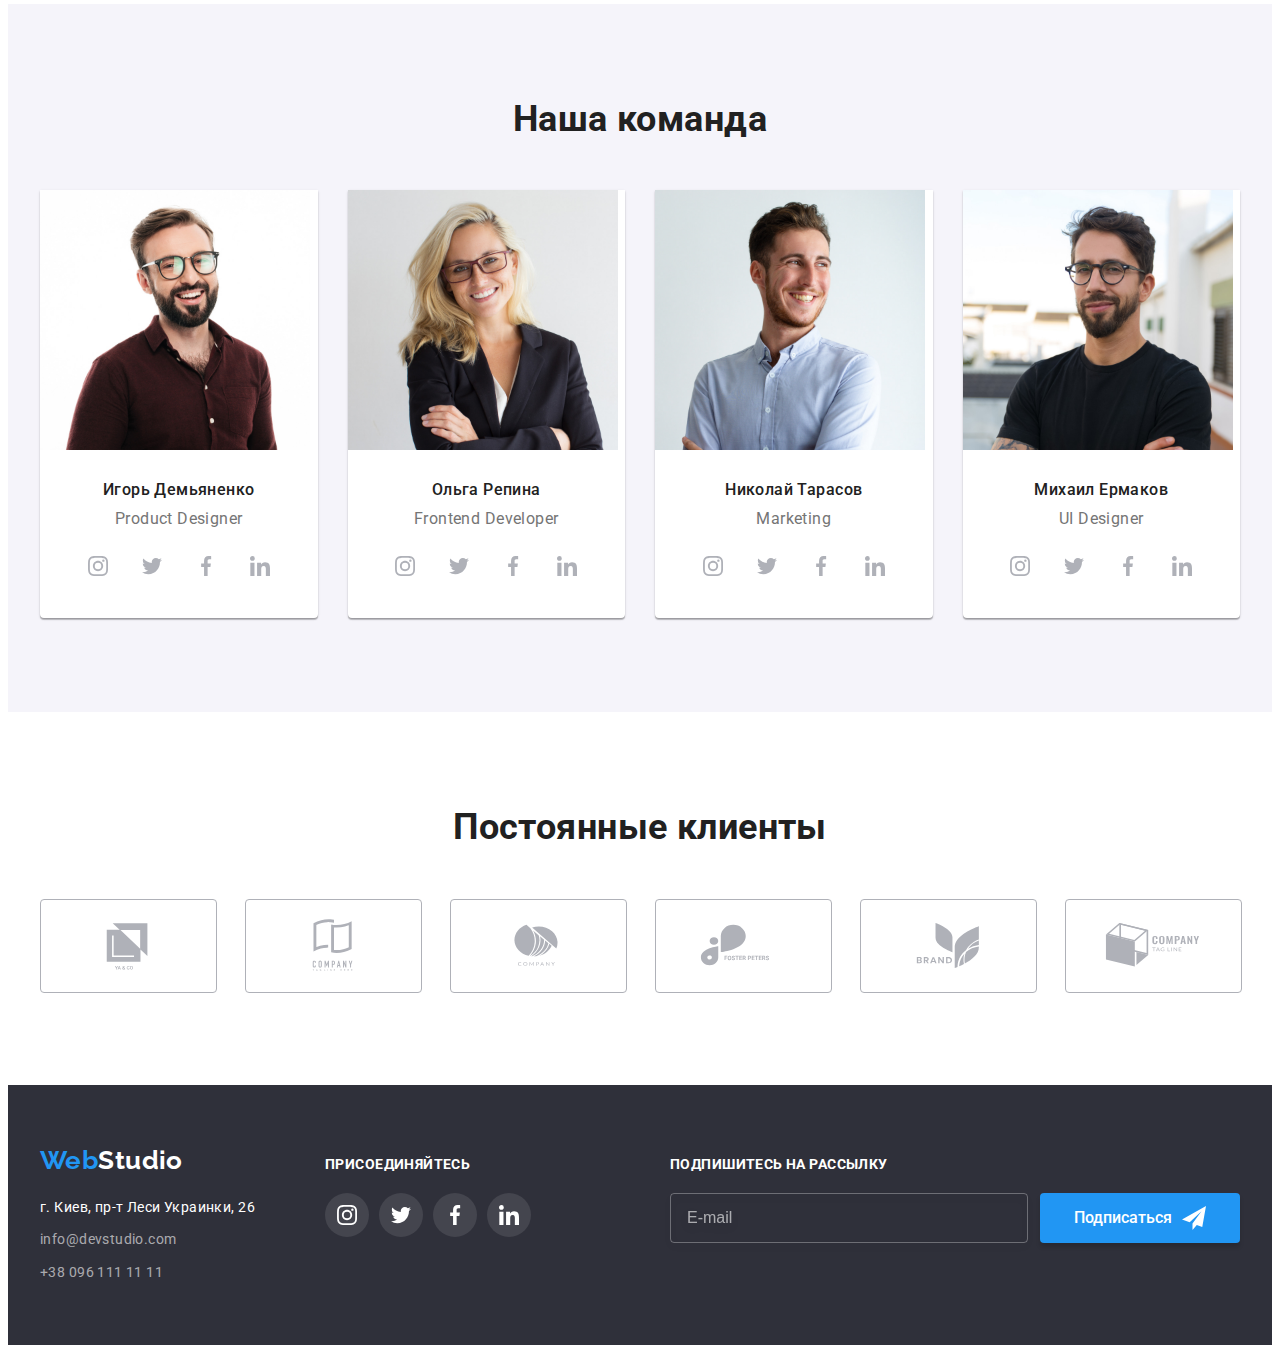
==== commit 221872dc: "Адаптивна верстка" ====
--- a/index.html
+++ b/index.html
@@ -24,38 +24,67 @@
   <body>
     <!-- header -->
     <header class="header">
-      <div class="container header__container">
+      <div class="container container__header">
         <a class="logo logo__header" href="./"> <span class="logo--blue">Web</span>Studio </a>
-        <nav class="site-nav">
-          <ul class="nav-list">
-            <li class="nav-list__item">
-              <a class="nav-list__link nav-list__link--current" href="./index.html">Студия</a>
-            </li>
-            <li class="nav-list__item">
-              <a class="nav-list__link" href="./portfolio.html">Портфолио</a>
-            </li>
-            <li class="nav-list__item"><a class="nav-list__link" href="">Контакты</a></li>
+
+        <button class="menu-btn menu-open-btn" type="button">
+          <svg width="40" height="40" area-label="Открыть мобильное меню">
+            <use class="menu-open-btn__icon" href="images/icons.svg#menu-open"></use>
+          </svg>
+        </button>
+
+        <div class="mobile-menu">
+          <button class="menu-btn menu-close-btn" type="button">
+            <svg width="40" height="40" area-label="Закрыть мобильное меню">
+              <use class="menu-close-btn__icon" href="images/icons.svg#menu-close"></use>
+            </svg>
+          </button>
+          <nav class="site-nav">
+            <ul class="nav-list">
+              <li class="nav-list__item">
+                <a class="nav-list__link nav-list__link--current" href="./index.html">Студия</a>
+              </li>
+              <li class="nav-list__item">
+                <a class="nav-list__link" href="./portfolio.html">Портфолио</a>
+              </li>
+              <li class="nav-list__item"><a class="nav-list__link" href="">Контакты</a></li>
+            </ul>
+          </nav>
+
+          <ul class="contact-list">
+            <li class="contact-list__item">
+              <a class="contact-list__link" href="mailto:info@devstudio.com">
+                <svg class="contact-list__icon-envelope">
+                  <use href="images/icons.svg#header-envelope-icon"></use>
+                </svg>
+                info@devstudio.com</a
+              >
+            </li>
+            <li class="contact-list__item">
+              <a class="contact-list__link contact-list__link--accent" href="tel:+380961111111">
+                <svg class="contact-list__icon-phone">
+                  <use href="images/icons.svg#header-phone-icon"></use>
+                </svg>
+                +38 096 111 11 11</a
+              >
+            </li>
           </ul>
-        </nav>
-
-        <ul class="contact-list">
-          <li class="contact-list__item">
-            <a class="contact-list__link" href="mailto:info@devstudio.com">
-              <svg class="contact-list__icon" width="16" height="12">
-                <use href="images/icons.svg#header-envelope-icon"></use>
-              </svg>
-              info@devstudio.com</a
-            >
-          </li>
-          <li class="contact-list__item">
-            <a class="contact-list__link" href="tel:+380961111111">
-              <svg class="contact-list__icon" width="10" height="16">
-                <use href="images/icons.svg#header-phone-icon"></use>
-              </svg>
-              +38 096 111 11 11</a
-            >
-          </li>
-        </ul>
+
+          <ul class="social-list">
+            <li class="social-list__item">
+              <a href="" class="social-list__link" aria-label="instagram">Instagram</a>
+            </li>
+            <li class="social-list__item">
+              <a href="" class="social-list__link" aria-label="twitter">Twitter</a>
+            </li>
+            <li class="social-list__item">
+              <a href="" class="social-list__link" aria-label="facebook">Facebook</a>
+            </li>
+            <li class="social-list__item">
+              <a href="" class="social-list__link" aria-label="linkedin">LinkedIn</a>
+            </li>
+          </ul>
+        </div>
       </div>
     </header>
 
@@ -64,7 +93,10 @@
       <!-- hero -->
       <section class="hero">
         <div class="container">
-          <h1 class="hero__title">Эффективные решения для вашего бизнеса</h1>
+          <h1 class="hero__title">
+            Эффективные решения <br />
+            для вашего бизнеса
+          </h1>
           <button class="hero__button button" type="button" data-modal-open>Заказать услугу</button>
         </div>
       </section>
@@ -124,18 +156,18 @@
       </section>
 
       <!-- service -->
-      <section class="section section--no-padding">
+      <section class="section section--no-padding section--is-hidden">
         <div class="container">
           <h2 class="section__title">Чем мы занимаемся</h2>
 
           <ul class="service-list">
             <li class="service-list__item">
-              <img src="./images/box-1.jpg" alt="Програмист печатает код" width="370" />
+              <img src="./images/service-desc-1.jpg" alt="Програмист печатает код" width="370" />
               <h3 class="service-list__title">Десктопные приложения</h3>
             </li>
             <li class="service-list__item">
               <img
-                src="./images/box-2.jpg"
+                src="./images/service-desc-2.jpg"
                 alt="Дизайнер создает адаптацию шаблона сайта на телефон"
                 width="370"
               />
@@ -143,7 +175,7 @@
             </li>
             <li class="service-list__item">
               <img
-                src="./images/box-3.jpg"
+                src="./images/service-desc-3.jpg"
                 alt="Дизайнер на планшете выбирает цвет на цветовой палитре"
                 width="370"
               />
@@ -160,7 +192,7 @@
 
           <ul class="team-list">
             <li class="team-list__item">
-              <img src="./images/team-card-1.jpg" alt="Дизайнер продуктов" width="270" />
+              <img src="./images/team-card-desc-1.jpg" alt="Дизайнер продуктов" width="270" />
               <div class="team-list__container">
                 <h3 class="team-list__title">Игорь Демьяненко</h3>
                 <p class="team-list__text" lang="en">Product Designer</p>
@@ -198,7 +230,7 @@
               </div>
             </li>
             <li class="team-list__item">
-              <img src="./images/team-card-2.jpg" alt="Фронтенд разработчик" width="270" />
+              <img src="./images/team-card-desc-2.jpg" alt="Фронтенд разработчик" width="270" />
               <div class="team-list__container">
                 <h3 class="team-list__title">Ольга Репина</h3>
                 <p class="team-list__text" lang="en">Frontend Developer</p>
@@ -236,7 +268,7 @@
               </div>
             </li>
             <li class="team-list__item">
-              <img src="./images/team-card-3.jpg" alt="Маркетолог" width="270" />
+              <img src="./images/team-card-desc-3.jpg" alt="Маркетолог" width="270" />
               <div class="team-list__container">
                 <h3 class="team-list__title">Николай Тарасов</h3>
                 <p class="team-list__text" lang="en">Marketing</p>
@@ -274,7 +306,7 @@
               </div>
             </li>
             <li class="team-list__item">
-              <img src="./images/team-card-4.jpg" alt="UI дезайнер" width="270" />
+              <img src="./images/team-card-desc-4.jpg" alt="UI дезайнер" width="270" />
               <div class="team-list__container">
                 <h3 class="team-list__title">Михаил Ермаков</h3>
                 <p class="team-list__text" lang="en">UI Designer</p>
@@ -452,7 +484,7 @@
               required
             />
 
-            <button class="submit-button" type="submit">
+            <button class="submit-button mailing-form__submit-button" type="submit">
               Подписаться
               <svg class="submit-button__icon" width="24" height="24">
                 <use href="images/icons.svg#icon-send"></use>
@@ -551,5 +583,6 @@
     </div>
 
     <script src="./js/modal.js"></script>
+    <script src="./js/mobile-menu.js"></script>
   </body>
 </html>
--- a/css/main.min.css
+++ b/css/main.min.css
@@ -1,2 +1,2 @@
-h1,h2,h3,h4,h5,h6,p{margin-top:0;margin-bottom:0}ul{list-style:none;padding-left:0;margin-top:0;margin-bottom:0}img{display:block;max-width:100%;height:auto}body{font-family:'Roboto', sans-serif;font-size:14px;letter-spacing:0.03em;color:#757575;background-color:#fff}a{display:inline-block;text-decoration:none}.visually-hidden{position:absolute;white-space:nowrap;width:1px;height:1px;overflow:hidden;border:0;padding:0;clip:rect(0 0 0 0);-webkit-clip-path:inset(50%);clip-path:inset(50%);margin:-1px}.logo{font-family:Raleway, sans-serif;font-weight:700;font-size:26px;line-height:1.19;color:#000}.logo--blue{color:#2196f3}.logo--dark{color:#fff}.button,.submit-button,.filter-list__button{display:inline-block;border:0;border-radius:4px;padding:6px 22px;font-family:inherit;font-weight:500;font-size:16px;line-height:1.62;text-align:center;color:#212121;background-color:#fff;cursor:pointer;-webkit-user-select:none;-moz-user-select:none;-ms-user-select:none;user-select:none}.submit-button{display:-webkit-box;display:-ms-flexbox;display:flex;-webkit-box-align:center;-ms-flex-align:center;align-items:center;-webkit-box-pack:center;-ms-flex-pack:center;justify-content:center;width:200px;height:50px;color:#fff;background-color:#2196f3;-webkit-box-shadow:0px 4px 4px rgba(0,0,0,0.15);box-shadow:0px 4px 4px rgba(0,0,0,0.15);-webkit-transition:background-color 250ms cubic-bezier(0.4, 0, 0.2, 1);transition:background-color 250ms cubic-bezier(0.4, 0, 0.2, 1)}.submit-button:hover,.submit-button:focus{background-color:#188ce8}.submit-button__icon{margin-left:10px}.close-button{display:-webkit-box;display:-ms-flexbox;display:flex;-webkit-box-pack:center;-ms-flex-pack:center;justify-content:center;-webkit-box-align:center;-ms-flex-align:center;align-items:center;padding:5px;width:30px;height:30px;background-color:transparent;border:1px solid rgba(0,0,0,0.1);border-radius:50%;cursor:pointer;-webkit-transition:fill 250ms cubic-bezier(0.4, 0, 0.2, 1);transition:fill 250ms cubic-bezier(0.4, 0, 0.2, 1)}.close-button:hover,.close-button:focus{fill:#2196f3}.social{display:-webkit-box;display:-ms-flexbox;display:flex;-webkit-box-pack:center;-ms-flex-pack:center;justify-content:center}.social__item{width:44px;height:44px}.social__item:not(:last-child){margin-right:10px}.social__link{display:-webkit-box;display:-ms-flexbox;display:flex;-webkit-box-pack:center;-ms-flex-pack:center;justify-content:center;-webkit-box-align:center;-ms-flex-align:center;align-items:center;width:100%;height:100%;border-radius:50%;color:#afb1b8;-webkit-transition:color 250ms cubic-bezier(0.4, 0, 0.2, 1),background-color 250ms cubic-bezier(0.4, 0, 0.2, 1);transition:color 250ms cubic-bezier(0.4, 0, 0.2, 1),background-color 250ms cubic-bezier(0.4, 0, 0.2, 1)}.social__link--dark{color:#fff;background-color:rgba(255,255,255,0.1)}.social__link:hover,.social__link:focus{border-radius:50%;background-color:#2196f3;color:#ffffff}.social__icon{fill:currentColor}.backdrop{position:fixed;top:0;left:0;bottom:0;right:0;background-color:rgba(0,0,0,0.2);opacity:1;-webkit-transition:opacity 250ms cubic-bezier(0.4, 0, 0.2, 1),visibility 250ms cubic-bezier(0.4, 0, 0.2, 1);transition:opacity 250ms cubic-bezier(0.4, 0, 0.2, 1),visibility 250ms cubic-bezier(0.4, 0, 0.2, 1)}.backdrop--is-hidden{visibility:hidden;opacity:0;pointer-events:none}.container{width:1200px;padding:0 15px;margin-right:auto;margin-left:auto}.section{padding-top:94px;padding-bottom:94px}.section--no-padding{padding-top:0}.section--other-background{background-color:#f5f4fa}.section__title{margin-bottom:50px;font-weight:700;font-size:36px;line-height:1.17;text-align:center;color:#212121}.header{border-bottom:1px solid #ececec}.header__container{display:-webkit-box;display:-ms-flexbox;display:flex;-webkit-box-align:center;-ms-flex-align:center;align-items:center}.logo__header{margin-right:93px}.site-nav{display:-webkit-box;display:-ms-flexbox;display:flex;-webkit-box-align:center;-ms-flex-align:center;align-items:center}.nav-list{display:-webkit-box;display:-ms-flexbox;display:flex}.nav-list__item{position:relative}.nav-list__item:not(:last-child){margin-right:50px}.nav-list__link{display:block;padding-top:32px;padding-bottom:32px;font-weight:500;line-height:1.14;letter-spacing:0.02em;color:#212121;-webkit-transition:color 250ms cubic-bezier(0.4, 0, 0.2, 1);transition:color 250ms cubic-bezier(0.4, 0, 0.2, 1)}.nav-list__link:hover,.nav-list__link:focus{color:#2196f3}.nav-list__link--current{color:#2196f3}.nav-list__link--current::after{content:'';position:absolute;bottom:-1px;display:block;height:4px;width:100%;background-color:#2196f3;border-radius:2px;-webkit-animation:moveCurrentDecoration 350ms cubic-bezier(0.4, 0, 0.2, 1);animation:moveCurrentDecoration 350ms cubic-bezier(0.4, 0, 0.2, 1)}@-webkit-keyframes moveCurrentDecoration{0%{-webkit-transform:scaleX(0);transform:scaleX(0);-webkit-transform-origin:center left;transform-origin:center left;opacity:0}100%{-webkit-transform:scaleX(1);transform:scaleX(1);-webkit-transform-origin:center left;transform-origin:center left;opacity:1}}@keyframes moveCurrentDecoration{0%{-webkit-transform:scaleX(0);transform:scaleX(0);-webkit-transform-origin:center left;transform-origin:center left;opacity:0}100%{-webkit-transform:scaleX(1);transform:scaleX(1);-webkit-transform-origin:center left;transform-origin:center left;opacity:1}}.contact-list{display:-webkit-box;display:-ms-flexbox;display:flex;margin-left:auto}.contact-list__item:not(:last-child){margin-right:50px}.contact-list__link{display:-webkit-box;display:-ms-flexbox;display:flex;-webkit-box-align:center;-ms-flex-align:center;align-items:center;padding-top:32px;padding-bottom:32px;font-weight:500;line-height:1.14;letter-spacing:0.02em;color:#757575;-webkit-transition:color 250ms cubic-bezier(0.4, 0, 0.2, 1);transition:color 250ms cubic-bezier(0.4, 0, 0.2, 1)}.contact-list__link:hover,.contact-list__link:focus{color:#2196f3}.contact-list__icon{margin-right:10px;fill:currentColor}.hero{max-width:1600px;height:600px;padding-top:200px;padding-bottom:200px;margin-right:auto;margin-left:auto;text-align:center;background-color:#2f303a;background-image:-webkit-gradient(linear, left top, left bottom, from(rgba(47,48,58,0.4)), to(rgba(47,48,58,0.4))),url(../images/bgi-hero.jpg);background-image:linear-gradient(to bottom, rgba(47,48,58,0.4), rgba(47,48,58,0.4)),url(../images/bgi-hero.jpg);background-repeat:no-repeat;background-position:center;background-size:cover}.hero__title{width:696px;margin-left:auto;margin-right:auto;margin-bottom:30px;font-weight:900;font-size:44px;line-height:1.36;letter-spacing:0.06em;text-transform:uppercase;color:#fff}.hero__button{padding:10px 32px;font-weight:700;line-height:1.87;letter-spacing:0.06em;color:#fff;background-color:#2196f3;-webkit-box-shadow:0px 4px 4px rgba(0,0,0,0.15);box-shadow:0px 4px 4px rgba(0,0,0,0.15);-webkit-transition:background-color 250ms cubic-bezier(0.4, 0, 0.2, 1);transition:background-color 250ms cubic-bezier(0.4, 0, 0.2, 1)}.hero__button:hover,.hero__button:focus{background-color:#188ce8}.feature-list{display:-webkit-box;display:-ms-flexbox;display:flex}.feature-list__item{-ms-flex-preferred-size:270px;flex-basis:270px}.feature-list__item:not(:last-child){margin-right:30px}.feature-list__container{display:-webkit-box;display:-ms-flexbox;display:flex;-webkit-box-pack:center;-ms-flex-pack:center;justify-content:center;-webkit-box-align:center;-ms-flex-align:center;align-items:center;width:270px;height:120px;margin-bottom:30px;border-radius:4px;background-color:#f5f4fa}.feature-list__title{margin-bottom:10px;color:#212121;font-weight:700;font-size:14px;line-height:1.13;text-transform:uppercase}.feature-list__text{line-height:1.71}.service-list{display:-webkit-box;display:-ms-flexbox;display:flex}.service-list__item{position:relative;-ms-flex-preferred-size:370px;flex-basis:370px}.service-list__item:not(:last-child){margin-right:30px}.service-list__title{position:absolute;bottom:0;left:0;display:-webkit-box;display:-ms-flexbox;display:flex;-webkit-box-pack:center;-ms-flex-pack:center;justify-content:center;-webkit-box-align:center;-ms-flex-align:center;align-items:center;width:100%;height:70px;font-size:14px;font-weight:700;line-height:1.14;text-align:center;text-transform:uppercase;color:#fff;background-color:rgba(47,48,58,0.8)}.team-list{display:-webkit-box;display:-ms-flexbox;display:flex}.team-list__item{-ms-flex-preferred-size:270px;flex-basis:270px;background-color:#fff;-webkit-box-shadow:0px 1px 3px rgba(0,0,0,0.12),0px 1px 1px rgba(0,0,0,0.14),0px 2px 1px rgba(0,0,0,0.2);box-shadow:0px 1px 3px rgba(0,0,0,0.12),0px 1px 1px rgba(0,0,0,0.14),0px 2px 1px rgba(0,0,0,0.2);border-radius:0px 0px 4px 4px}.team-list__item:not(:last-child){margin-right:30px}.team-list__container{padding-top:30px;padding-bottom:30px}.team-list__title{margin-bottom:10px;font-weight:500;font-size:16px;line-height:1.19;text-align:center;color:#212121}.team-list__text{margin-bottom:16px;font-size:16px;line-height:1.19;text-align:center}.clients-list{display:-webkit-box;display:-ms-flexbox;display:flex;-webkit-box-pack:center;-ms-flex-pack:center;justify-content:center}.clients-list__item{width:170px;height:92px}.clients-list__item:not(:last-child){margin-right:30px}.clients-list__link{display:-webkit-box;display:-ms-flexbox;display:flex;-webkit-box-pack:center;-ms-flex-pack:center;justify-content:center;-webkit-box-align:center;-ms-flex-align:center;align-items:center;width:100%;height:100%;border:1px solid #afb1b8;border-radius:4px;color:#afb1b8;-webkit-transition:color 250ms cubic-bezier(0.4, 0, 0.2, 1),border-color 250ms cubic-bezier(0.4, 0, 0.2, 1);transition:color 250ms cubic-bezier(0.4, 0, 0.2, 1),border-color 250ms cubic-bezier(0.4, 0, 0.2, 1)}.clients-list__link:hover,.clients-list__link:focus{color:#2196f3;border-color:#2196f3}.clients-list__icon{fill:currentColor}.footer{padding-top:60px;padding-bottom:60px;background-color:#2f303a}.footer__elements{display:-webkit-box;display:-ms-flexbox;display:flex;-webkit-box-align:baseline;-ms-flex-align:baseline;align-items:baseline}.footer_first-column{margin-right:70px}.footer__third-column{margin-left:auto}.logo__footer{margin-bottom:20px}.address-list{font-style:normal}.address-list__item:not(:last-child){margin-bottom:9px}.address-list__link{line-height:1.71;color:#fff;-webkit-transition:color 250ms cubic-bezier(0.4, 0, 0.2, 1);transition:color 250ms cubic-bezier(0.4, 0, 0.2, 1)}.address-list__link--gray{color:rgba(255,255,255,0.6)}.address-list__link:hover,.address-list__link:focus{color:#2196f3}.footer__text{margin-bottom:20px;text-transform:uppercase;font-weight:700;line-height:1.14;color:#fff}.mailing-form{display:-webkit-box;display:-ms-flexbox;display:flex;-webkit-box-align:center;-ms-flex-align:center;align-items:center}.mailing-form__input{width:358px;height:50px;padding:0 16px;margin-right:12px;font-size:16px;line-height:1.25;color:rgba(255,255,255,0.6);background-color:transparent;border:1px solid rgba(255,255,255,0.3);-webkit-box-sizing:border-box;box-sizing:border-box;-webkit-filter:drop-shadow(0px 4px 4px rgba(0,0,0,0.15));filter:drop-shadow(0px 4px 4px rgba(0,0,0,0.15));border-radius:4px}.mailing-form__input::-webkit-input-placeholder{color:rgba(255,255,255,0.6)}.mailing-form__input:-ms-input-placeholder{color:rgba(255,255,255,0.6)}.mailing-form__input::-ms-input-placeholder{color:rgba(255,255,255,0.6)}.mailing-form__input::placeholder{color:rgba(255,255,255,0.6)}.modal-window{position:absolute;top:50%;left:50%;width:528px;min-height:581px;padding:40px;-webkit-box-shadow:0px 1px 3px rgba(0,0,0,0.12),0px 1px 1px rgba(0,0,0,0.14),0px 2px 1px rgba(0,0,0,0.2);box-shadow:0px 1px 3px rgba(0,0,0,0.12),0px 1px 1px rgba(0,0,0,0.14),0px 2px 1px rgba(0,0,0,0.2);border-radius:4px;background:#ffffff;-webkit-transform:translate(-50%, -50%) scale(1);transform:translate(-50%, -50%) scale(1);-webkit-transition:-webkit-transform 250ms cubic-bezier(0.4, 0, 0.2, 1);transition:-webkit-transform 250ms cubic-bezier(0.4, 0, 0.2, 1);transition:transform 250ms cubic-bezier(0.4, 0, 0.2, 1);transition:transform 250ms cubic-bezier(0.4, 0, 0.2, 1), -webkit-transform 250ms cubic-bezier(0.4, 0, 0.2, 1)}.backdrop--is-hidden .modal-window{-webkit-transform:translate(-50%, -50%) scale(1.1);transform:translate(-50%, -50%) scale(1.1)}.modal-window__close-button{position:absolute;top:8px;right:8px}.modal-window__title{margin-bottom:12px;font-size:20px;font-weight:700;line-height:1.15;text-align:center;color:#212121}.modal-form__field{margin-bottom:10px}.modal-form__label{display:block;margin-bottom:4px;font-size:12px;line-height:1.17;letter-spacing:0.01em}.modal-form__input{width:100%;height:40px;padding:0 10px 0 42px;font-size:16px;color:#212121;background-color:transparent;border:1px solid rgba(33,33,33,0.2);border-radius:4px;outline:none;-webkit-transition:border-color 250ms cubic-bezier(0.4, 0, 0.2, 1);transition:border-color 250ms cubic-bezier(0.4, 0, 0.2, 1)}.modal-form__input:focus{border-color:#2196f3}.modal-form__input-container{position:relative}.modal-form__icon{position:absolute;top:50%;left:12px;-webkit-transform:translateY(-50%);transform:translateY(-50%);-webkit-transition:fill 250ms cubic-bezier(0.4, 0, 0.2, 1);transition:fill 250ms cubic-bezier(0.4, 0, 0.2, 1)}.modal-form__input:focus+.modal-form__icon{fill:#2196f3}.modal-form__textarea-container{margin-bottom:20px}.modal-form__textarea{display:block;width:100%;height:120px;padding:12px 16px;line-height:1.14;letter-spacing:0.01em;color:#212121;background-color:transparent;border:1px solid rgba(33,33,33,0.2);border-radius:4px;resize:none;outline:none;-webkit-transition:border-color 250ms cubic-bezier(0.4, 0, 0.2, 1);transition:border-color 250ms cubic-bezier(0.4, 0, 0.2, 1)}.modal-form__textarea::-webkit-input-placeholder{color:rgba(117,117,117,0.5)}.modal-form__textarea:-ms-input-placeholder{color:rgba(117,117,117,0.5)}.modal-form__textarea::-ms-input-placeholder{color:rgba(117,117,117,0.5)}.modal-form__textarea::placeholder{color:rgba(117,117,117,0.5)}.modal-form__textarea:focus{border-color:#2196f3}.modal-form__checkbox-label{display:-webkit-box;display:-ms-flexbox;display:flex;-webkit-box-pack:center;-ms-flex-pack:center;justify-content:center;-webkit-box-align:center;-ms-flex-align:center;align-items:center;margin-bottom:30px}.modal-form__custom-checkbox{display:-webkit-box;display:-ms-flexbox;display:flex;-webkit-box-pack:center;-ms-flex-pack:center;justify-content:center;-webkit-box-align:center;-ms-flex-align:center;align-items:center;margin-right:8px;width:16px;height:15px;border:2px solid #212121;border-radius:2px}.modal-form__checkbox:checked+.modal-form__custom-checkbox{background-color:#188ce8;border:none}.modal-form__checkbox:focus+.modal-form__custom-checkbox{outline:#2196f3 solid 1px}.modal-form__custom-checkbox-icon{fill:transparent}.modal-form__checkbox:checked+.modal-form__custom-checkbox .modal-form__custom-checkbox-icon{fill:#ffffff}.modal-form__checkbox-label-text{line-height:1.71}.modal-form__checkbox-label-link{text-decoration:underline;color:#2196f3}.modal-form__submit-button{margin-left:auto;margin-right:auto}.filter-list{display:-webkit-box;display:-ms-flexbox;display:flex;-webkit-box-pack:center;-ms-flex-pack:center;justify-content:center;margin-bottom:50px}.filter-list__item:not(:last-child){margin-right:8px}.filter-list__button{color:#212121;background-color:#f5f4fa;-webkit-transition:color 250ms cubic-bezier(0.4, 0, 0.2, 1),background-color 250ms cubic-bezier(0.4, 0, 0.2, 1),-webkit-box-shadow 250ms cubic-bezier(0.4, 0, 0.2, 1);transition:color 250ms cubic-bezier(0.4, 0, 0.2, 1),background-color 250ms cubic-bezier(0.4, 0, 0.2, 1),-webkit-box-shadow 250ms cubic-bezier(0.4, 0, 0.2, 1);transition:color 250ms cubic-bezier(0.4, 0, 0.2, 1),background-color 250ms cubic-bezier(0.4, 0, 0.2, 1),box-shadow 250ms cubic-bezier(0.4, 0, 0.2, 1);transition:color 250ms cubic-bezier(0.4, 0, 0.2, 1),background-color 250ms cubic-bezier(0.4, 0, 0.2, 1),box-shadow 250ms cubic-bezier(0.4, 0, 0.2, 1),-webkit-box-shadow 250ms cubic-bezier(0.4, 0, 0.2, 1)}.filter-list__button:hover,.filter-list__button:focus{color:#fff;background-color:#2196f3;-webkit-box-shadow:0px 3px 1px rgba(0,0,0,0.1),0px 1px 2px rgba(0,0,0,0.08),0px 2px 2px rgba(0,0,0,0.12);box-shadow:0px 3px 1px rgba(0,0,0,0.1),0px 1px 2px rgba(0,0,0,0.08),0px 2px 2px rgba(0,0,0,0.12)}.project-list{display:-webkit-box;display:-ms-flexbox;display:flex;-ms-flex-wrap:wrap;flex-wrap:wrap;margin-top:-30px;margin-left:-30px}.project-list__item{-ms-flex-preferred-size:calc((100% - 3 * 30px) / 3);flex-basis:calc((100% - 3 * 30px) / 3);margin-top:30px;margin-left:30px}.project-list__link{-webkit-transition:-webkit-box-shadow 250ms cubic-bezier(0.4, 0, 0.2, 1);transition:-webkit-box-shadow 250ms cubic-bezier(0.4, 0, 0.2, 1);transition:box-shadow 250ms cubic-bezier(0.4, 0, 0.2, 1);transition:box-shadow 250ms cubic-bezier(0.4, 0, 0.2, 1), -webkit-box-shadow 250ms cubic-bezier(0.4, 0, 0.2, 1)}.project-list__link:hover,.project-list__link:focus{-webkit-box-shadow:0px 1px 1px rgba(0,0,0,0.12),0px 4px 4px rgba(0,0,0,0.06),1px 4px 6px rgba(0,0,0,0.16);box-shadow:0px 1px 1px rgba(0,0,0,0.12),0px 4px 4px rgba(0,0,0,0.06),1px 4px 6px rgba(0,0,0,0.16)}.project-list__container{position:relative;overflow:hidden}.project-list__overlay-description{position:absolute;top:0;left:0;display:-webkit-box;display:-ms-flexbox;display:flex;-webkit-box-align:center;-ms-flex-align:center;align-items:center;width:100%;height:100%;padding:0 24px;font-size:18px;line-height:1.56;color:#ffffff;background-color:rgba(33,150,243,0.9);-webkit-transform:translateY(100%);transform:translateY(100%);-webkit-transition:-webkit-transform 250ms cubic-bezier(0.4, 0, 0.2, 1);transition:-webkit-transform 250ms cubic-bezier(0.4, 0, 0.2, 1);transition:transform 250ms cubic-bezier(0.4, 0, 0.2, 1);transition:transform 250ms cubic-bezier(0.4, 0, 0.2, 1), -webkit-transform 250ms cubic-bezier(0.4, 0, 0.2, 1)}.project-list__item .link:hover .project-list__overlay-description,.project-list__item .link:focus .project-list__overlay-description{-webkit-transform:translateY(0);transform:translateY(0)}.project-list__thumb{padding:20px 24px;border:1px solid #eee;border-top:transparent}.project-list__title{margin-bottom:4px;font-weight:700;font-size:18px;line-height:2;letter-spacing:0.06em;color:#212121}.project-list__text{font-size:16px;line-height:1.88;color:#757575}
+h1,h2,h3,h4,h5,h6,p{margin-top:0;margin-bottom:0}ul{list-style:none;padding-left:0;margin-top:0;margin-bottom:0}img{display:block;max-width:100%;height:auto}body{font-family:'Roboto', sans-serif;font-size:14px;letter-spacing:0.03em;color:#757575;background-color:#fff}body.modal-open{overflow:hidden}@media screen and (max-width: 767px){body.mobile-menu-open{overflow:hidden}}a{display:inline-block;text-decoration:none}.visually-hidden{position:absolute;white-space:nowrap;width:1px;height:1px;overflow:hidden;border:0;padding:0;clip:rect(0 0 0 0);-webkit-clip-path:inset(50%);clip-path:inset(50%);margin:-1px}.logo{font-family:Raleway, sans-serif;font-weight:700;font-size:24px;line-height:1.17;color:#000}.logo--blue{color:#2196f3}.logo--dark{color:#fff}@media screen and (min-width: 1200px){.logo{font-size:26px;line-height:1.19}}.button,.submit-button,.filter-list__button{display:inline-block;border:0;border-radius:4px;padding:6px 22px;font-family:inherit;font-weight:500;font-size:16px;line-height:1.62;text-align:center;color:#212121;background-color:#fff;cursor:pointer;-webkit-user-select:none;-moz-user-select:none;-ms-user-select:none;user-select:none}.submit-button{display:-webkit-box;display:-ms-flexbox;display:flex;-webkit-box-align:center;-ms-flex-align:center;align-items:center;-webkit-box-pack:center;-ms-flex-pack:center;justify-content:center;width:200px;height:50px;color:#fff;background-color:#2196f3;-webkit-box-shadow:0px 4px 4px rgba(0,0,0,0.15);box-shadow:0px 4px 4px rgba(0,0,0,0.15);-webkit-transition:background-color 250ms cubic-bezier(0.4, 0, 0.2, 1);transition:background-color 250ms cubic-bezier(0.4, 0, 0.2, 1)}.submit-button:hover,.submit-button:focus{background-color:#188ce8}.submit-button__icon{margin-left:10px}.close-button{display:-webkit-box;display:-ms-flexbox;display:flex;-webkit-box-pack:center;-ms-flex-pack:center;justify-content:center;-webkit-box-align:center;-ms-flex-align:center;align-items:center;padding:5px;width:30px;height:30px;background-color:transparent;border:1px solid rgba(0,0,0,0.1);border-radius:50%;cursor:pointer;-webkit-transition:fill 250ms cubic-bezier(0.4, 0, 0.2, 1);transition:fill 250ms cubic-bezier(0.4, 0, 0.2, 1)}.close-button:hover,.close-button:focus{fill:#2196f3}.social{display:-webkit-box;display:-ms-flexbox;display:flex;-webkit-box-pack:center;-ms-flex-pack:center;justify-content:center}.social__item{width:44px;height:44px}.social__item:not(:last-child){margin-right:10px}.social__link{display:-webkit-box;display:-ms-flexbox;display:flex;-webkit-box-pack:center;-ms-flex-pack:center;justify-content:center;-webkit-box-align:center;-ms-flex-align:center;align-items:center;width:100%;height:100%;border-radius:50%;color:#afb1b8;-webkit-transition:color 250ms cubic-bezier(0.4, 0, 0.2, 1),background-color 250ms cubic-bezier(0.4, 0, 0.2, 1);transition:color 250ms cubic-bezier(0.4, 0, 0.2, 1),background-color 250ms cubic-bezier(0.4, 0, 0.2, 1)}.social__link--dark{color:#fff;background-color:rgba(255,255,255,0.1)}.social__link:hover,.social__link:focus{border-radius:50%;background-color:#2196f3;color:#ffffff}.social__icon{fill:currentColor}.backdrop{position:fixed;top:0;left:0;height:100vh;width:100vw;overflow-y:scroll;background-color:rgba(0,0,0,0.2);opacity:1;-webkit-transition:opacity 250ms cubic-bezier(0.4, 0, 0.2, 1),visibility 250ms cubic-bezier(0.4, 0, 0.2, 1);transition:opacity 250ms cubic-bezier(0.4, 0, 0.2, 1),visibility 250ms cubic-bezier(0.4, 0, 0.2, 1)}@media screen and (max-width: 767px){.backdrop{padding:90px 15px}}.backdrop--is-hidden{visibility:hidden;opacity:0;pointer-events:none}.container{margin-right:auto;margin-left:auto;padding:0 15px}@media screen and (min-width: 480px){.container{width:480px}}@media screen and (min-width: 768px){.container{width:768px}}@media screen and (min-width: 1200px){.container{width:1200px}}.section{padding:60px 0}@media screen and (min-width: 1200px){.section{padding:94px 0}}.section--no-padding{padding-top:0}@media screen and (max-width: 1199px){.section--is-hidden{display:none}}.section--other-background{background-color:#f5f4fa}.section__title{margin-bottom:30px;font-weight:700;font-size:28px;line-height:1.18;text-align:center;color:#212121}@media screen and (min-width: 1200px){.section__title{font-size:36px;line-height:1.17;margin-bottom:50px}}.header{border-bottom:1px solid #ececec}.container__header{display:-webkit-box;display:-ms-flexbox;display:flex;-webkit-box-align:center;-ms-flex-align:center;align-items:center}@media screen and (max-width: 767px){.container__header{-webkit-box-pack:justify;-ms-flex-pack:justify;justify-content:space-between}}.logo__header{padding:16px 0}@media screen and (min-width: 768px){.logo__header{padding:0;margin-right:93px}}.menu-btn{display:-webkit-inline-box;display:-ms-inline-flexbox;display:inline-flex;margin:0;padding:0;border:none;background-color:transparent;cursor:pointer;-webkit-transition:fill 250ms cubic-bezier(0.4, 0, 0.2, 1);transition:fill 250ms cubic-bezier(0.4, 0, 0.2, 1)}.menu-btn:hover,.menu-btn:focus{fill:#2196f3}@media screen and (min-width: 768px){.menu-open-btn{display:none}}.menu-close-btn{position:absolute;top:10px;right:15px}@media screen and (min-width: 768px){.menu-close-btn{display:none}}@media screen and (max-width: 767px){.mobile-menu{display:-webkit-box;display:-ms-flexbox;display:flex;-webkit-box-orient:vertical;-webkit-box-direction:normal;-ms-flex-direction:column;flex-direction:column;position:fixed;z-index:2;top:0;left:0;width:100vw;height:100vh;padding:48px 40px;-webkit-transform:translateX(100%);transform:translateX(100%);-webkit-transition:-webkit-transform 250ms cubic-bezier(0.4, 0, 0.2, 1);transition:-webkit-transform 250ms cubic-bezier(0.4, 0, 0.2, 1);transition:transform 250ms cubic-bezier(0.4, 0, 0.2, 1);transition:transform 250ms cubic-bezier(0.4, 0, 0.2, 1), -webkit-transform 250ms cubic-bezier(0.4, 0, 0.2, 1);background-color:#fff}.mobile-menu.is-open{-webkit-transform:translateX(0);transform:translateX(0)}}@media screen and (min-width: 768px){.mobile-menu{display:-webkit-box;display:-ms-flexbox;display:flex;-webkit-box-flex:1;-ms-flex-positive:1;flex-grow:1}}@media screen and (min-width: 768px){.site-nav{display:-webkit-box;display:-ms-flexbox;display:flex;-webkit-box-align:center;-ms-flex-align:center;align-items:center}}@media screen and (min-width: 768px){.nav-list{display:-webkit-box;display:-ms-flexbox;display:flex}}@media screen and (max-width: 767px){.nav-list__item:not(:last-child){margin-bottom:32px}.nav-list__item:last-child{margin-bottom:64px}}@media screen and (min-width: 768px){.nav-list__item{position:relative}.nav-list__item:not(:last-child){margin-right:50px}}.nav-list__link{display:block;font-weight:500;font-size:40px;line-height:1.18;letter-spacing:0.02em;color:#212121;-webkit-transition:color 250ms cubic-bezier(0.4, 0, 0.2, 1);transition:color 250ms cubic-bezier(0.4, 0, 0.2, 1)}.nav-list__link:hover,.nav-list__link:focus{color:#2196f3}@media screen and (min-width: 768px){.nav-list__link{padding-top:32px;padding-bottom:32px;font-size:14px;line-height:1.14}}.nav-list__link--current{color:#2196f3}@media screen and (min-width: 768px){.nav-list__link--current::after{content:'';position:absolute;bottom:-1px;display:block;height:4px;width:100%;background-color:#2196f3;border-radius:2px;-webkit-animation:moveCurrentDecoration 350ms cubic-bezier(0.4, 0, 0.2, 1);animation:moveCurrentDecoration 350ms cubic-bezier(0.4, 0, 0.2, 1)}}@-webkit-keyframes moveCurrentDecoration{0%{-webkit-transform:scaleX(0);transform:scaleX(0);-webkit-transform-origin:center left;transform-origin:center left;opacity:0}100%{-webkit-transform:scaleX(1);transform:scaleX(1);-webkit-transform-origin:center left;transform-origin:center left;opacity:1}}@keyframes moveCurrentDecoration{0%{-webkit-transform:scaleX(0);transform:scaleX(0);-webkit-transform-origin:center left;transform-origin:center left;opacity:0}100%{-webkit-transform:scaleX(1);transform:scaleX(1);-webkit-transform-origin:center left;transform-origin:center left;opacity:1}}.contact-list{display:-webkit-box;display:-ms-flexbox;display:flex}@media screen and (max-width: 767px){.contact-list{-webkit-box-orient:vertical;-webkit-box-direction:reverse;-ms-flex-direction:column-reverse;flex-direction:column-reverse;margin-bottom:64px;margin-top:auto}}@media screen and (min-width: 768px) and (max-width: 1199px){.contact-list{-webkit-box-pack:center;-ms-flex-pack:center;justify-content:center;-webkit-box-orient:vertical;-webkit-box-direction:normal;-ms-flex-direction:column;flex-direction:column;margin-left:auto}}@media screen and (min-width: 1200px){.contact-list{margin-left:auto}}@media screen and (max-width: 767px){.contact-list__item:last-child{margin-bottom:32px}}@media screen and (min-width: 768px) and (max-width: 1199px){.contact-list__item:not(:last-child){margin-bottom:10px}}@media screen and (min-width: 1200px){.contact-list__item:not(:last-child){margin-right:50px}}.contact-list__link{display:-webkit-box;display:-ms-flexbox;display:flex;-webkit-box-align:center;-ms-flex-align:center;align-items:center;font-weight:500;font-size:24px;line-height:1.17;letter-spacing:0.02em;color:#757575;-webkit-transition:color 250ms cubic-bezier(0.4, 0, 0.2, 1);transition:color 250ms cubic-bezier(0.4, 0, 0.2, 1)}.contact-list__link:hover,.contact-list__link:focus{color:#2196f3}@media screen and (min-width: 768px){.contact-list__link{font-size:12px}}@media screen and (min-width: 1200px){.contact-list__link{padding-top:32px;padding-bottom:32px;font-size:14px;line-height:1.14}}@media screen and (max-width: 767px){.contact-list__link--accent{font-weight:500;font-size:34px;line-height:1.18;color:#2196f3}.contact-list__link--accent:hover,.contact-list__link--accent:focus{color:#188ce8}}.contact-list__icon-envelope,.contact-list__icon-phone{display:none}@media screen and (min-width: 768px){.contact-list__icon-envelope,.contact-list__icon-phone{display:block;margin-right:8px;fill:currentColor}}@media screen and (min-width: 1200px){.contact-list__icon-envelope,.contact-list__icon-phone{margin-right:10px}}@media screen and (min-width: 768px){.contact-list__icon-envelope{width:14px;height:10px}}@media screen and (min-width: 1200px){.contact-list__icon-envelope{width:16px;height:12px}}@media screen and (min-width: 768px){.contact-list__icon-phone{width:10px;height:14px}}@media screen and (min-width: 1200px){.contact-list__icon-phone{width:10px;height:16px}}.social-list{display:-webkit-box;display:-ms-flexbox;display:flex;-ms-flex-wrap:wrap;flex-wrap:wrap}@media screen and (min-width: 768px){.social-list{display:none}}.social-list__item:not(:last-child){margin-right:20px;margin-bottom:20px}.social-list__link{font-weight:500;font-size:18px;line-height:1.22;letter-spacing:0.02em;color:#2196f3;-webkit-transition:color 250ms cubic-bezier(0.4, 0, 0.2, 1);transition:color 250ms cubic-bezier(0.4, 0, 0.2, 1)}.social-list__link:hover,.social-list__link:focus{color:#188ce8}.hero{max-width:1600px;padding:118px 0;margin-right:auto;margin-left:auto;text-align:center;background-color:#2f303a;background-image:-webkit-gradient(linear, left top, left bottom, from(rgba(47,48,58,0.4)), to(rgba(47,48,58,0.4))),url(../images/bgi-hero-desc.jpg);background-image:linear-gradient(to bottom, rgba(47,48,58,0.4), rgba(47,48,58,0.4)),url(../images/bgi-hero-desc.jpg);background-repeat:no-repeat;background-position:center;background-size:cover}@media screen and (min-width: 1200px){.hero{padding:200px 0}}.hero__title{margin-left:auto;margin-right:auto;margin-bottom:30px;font-weight:900;font-size:26px;line-height:1.62;letter-spacing:0.06em;text-transform:uppercase;color:#fff}@media screen and (min-width: 1200px){.hero__title{font-size:44px;line-height:1.36}}.hero__button{padding:10px 32px;font-weight:700;line-height:1.87;letter-spacing:0.06em;color:#fff;background-color:#2196f3;-webkit-box-shadow:0px 4px 4px rgba(0,0,0,0.15);box-shadow:0px 4px 4px rgba(0,0,0,0.15);-webkit-transition:background-color 250ms cubic-bezier(0.4, 0, 0.2, 1);transition:background-color 250ms cubic-bezier(0.4, 0, 0.2, 1)}.hero__button:hover,.hero__button:focus{background-color:#188ce8}@media screen and (min-width: 768px){.feature-list{display:-webkit-box;display:-ms-flexbox;display:flex;-ms-flex-wrap:wrap;flex-wrap:wrap;margin:-15px}}@media screen and (max-width: 767px){.feature-list__item:not(:last-child){margin-bottom:30px}}@media screen and (min-width: 768px){.feature-list__item{margin:15px;-ms-flex-preferred-size:calc((100% - 30px * 2) / 2);flex-basis:calc((100% - 30px * 2) / 2)}}@media screen and (min-width: 1200px){.feature-list__item{margin:15px;-ms-flex-preferred-size:calc((100% - 30px * 4) / 4);flex-basis:calc((100% - 30px * 4) / 4)}}.feature-list__container{display:-webkit-box;display:-ms-flexbox;display:flex;-webkit-box-pack:center;-ms-flex-pack:center;justify-content:center;-webkit-box-align:center;-ms-flex-align:center;align-items:center;height:120px;margin-bottom:30px;border-radius:4px;background-color:#f5f4fa}.feature-list__title{margin-bottom:10px;color:#212121;font-weight:700;font-size:14px;line-height:1.13;text-transform:uppercase}@media screen and (max-width: 767px){.feature-list__title{text-align:center}}.feature-list__text{line-height:1.71}.service-list{display:-webkit-box;display:-ms-flexbox;display:flex;margin:-15px}.service-list__item{position:relative;margin:15px;-ms-flex-preferred-size:calc((100% - 30px * 3) / 3);flex-basis:calc((100% - 30px * 3) / 3)}.service-list__title{position:absolute;bottom:0;left:0;display:-webkit-box;display:-ms-flexbox;display:flex;-webkit-box-pack:center;-ms-flex-pack:center;justify-content:center;-webkit-box-align:center;-ms-flex-align:center;align-items:center;width:100%;height:70px;font-size:14px;font-weight:700;line-height:1.14;text-align:center;text-transform:uppercase;color:#fff;background-color:rgba(47,48,58,0.8)}@media screen and (min-width: 768px){.team-list{display:-webkit-box;display:-ms-flexbox;display:flex;-ms-flex-wrap:wrap;flex-wrap:wrap;margin:-15px}}.team-list__item{background-color:#fff;-webkit-box-shadow:0px 1px 3px rgba(0,0,0,0.12),0px 1px 1px rgba(0,0,0,0.14),0px 2px 1px rgba(0,0,0,0.2);box-shadow:0px 1px 3px rgba(0,0,0,0.12),0px 1px 1px rgba(0,0,0,0.14),0px 2px 1px rgba(0,0,0,0.2);border-radius:0px 0px 4px 4px}@media screen and (max-width: 767px){.team-list__item:not(:last-child){margin-bottom:30px}}@media screen and (min-width: 768px){.team-list__item{margin:15px;-ms-flex-preferred-size:calc((100% - 30px * 2) / 2);flex-basis:calc((100% - 30px * 2) / 2)}}@media screen and (min-width: 1200px){.team-list__item{margin:15px;-ms-flex-preferred-size:calc((100% - 30px * 4) / 4);flex-basis:calc((100% - 30px * 4) / 4)}}.team-list__container{padding-top:30px;padding-bottom:24px}@media screen and (min-width: 1200px){.team-list__container{padding-bottom:30px}}.team-list__title{margin-bottom:10px;font-weight:500;font-size:16px;line-height:1.19;text-align:center;color:#212121}.team-list__text{margin-bottom:16px;font-size:16px;line-height:1.19;text-align:center}.clients-list{display:-webkit-box;display:-ms-flexbox;display:flex;-ms-flex-wrap:wrap;flex-wrap:wrap;margin:-15px}.clients-list__item{height:92px;margin:15px;-ms-flex-preferred-size:calc((100% - 30px * 2) / 2);flex-basis:calc((100% - 30px * 2) / 2)}@media screen and (min-width: 768px){.clients-list__item{-ms-flex-preferred-size:calc((100% - 30px * 3) / 3);flex-basis:calc((100% - 30px * 3) / 3)}}@media screen and (min-width: 1200px){.clients-list__item{-ms-flex-preferred-size:calc((100% - 30px * 6) / 6);flex-basis:calc((100% - 30px * 6) / 6)}}.clients-list__link{display:-webkit-box;display:-ms-flexbox;display:flex;-webkit-box-pack:center;-ms-flex-pack:center;justify-content:center;-webkit-box-align:center;-ms-flex-align:center;align-items:center;width:100%;height:100%;border:1px solid #afb1b8;border-radius:4px;color:#afb1b8;-webkit-transition:color 250ms cubic-bezier(0.4, 0, 0.2, 1),border-color 250ms cubic-bezier(0.4, 0, 0.2, 1);transition:color 250ms cubic-bezier(0.4, 0, 0.2, 1),border-color 250ms cubic-bezier(0.4, 0, 0.2, 1)}.clients-list__link:hover,.clients-list__link:focus{color:#2196f3;border-color:#2196f3}.clients-list__icon{fill:currentColor}.footer{padding-top:60px;padding-bottom:60px;background-color:#2f303a}@media screen and (min-width: 768px){.footer__elements{display:-webkit-box;display:-ms-flexbox;display:flex;-ms-flex-wrap:wrap;flex-wrap:wrap;-webkit-box-pack:justify;-ms-flex-pack:justify;justify-content:space-between}}@media screen and (min-width: 1200px){.footer__elements{-webkit-box-pack:start;-ms-flex-pack:start;justify-content:start;-ms-flex-wrap:nowrap;flex-wrap:nowrap;-webkit-box-align:baseline;-ms-flex-align:baseline;align-items:baseline}}.footer_first-column{text-align:center;margin-bottom:60px}@media screen and (min-width: 768px){.footer_first-column{margin-left:61px}}@media screen and (min-width: 1200px){.footer_first-column{margin:0 70px 0 0;text-align:start}}.footer__second-column{text-align:center;margin-bottom:60px}@media screen and (min-width: 768px){.footer__second-column{margin:5px 74px 0 0}}@media screen and (min-width: 1200px){.footer__second-column{margin:0;text-align:start}}.footer__third-column{text-align:center}@media screen and (min-width: 768px){.footer__third-column{display:-webkit-box;display:-ms-flexbox;display:flex;-webkit-box-orient:vertical;-webkit-box-direction:normal;-ms-flex-direction:column;flex-direction:column;-webkit-box-flex:1;-ms-flex-positive:1;flex-grow:1}}@media screen and (min-width: 1200px){.footer__third-column{margin-left:auto;display:block;text-align:start;-webkit-box-flex:0;-ms-flex-positive:0;flex-grow:0}}.logo__footer{margin-bottom:20px}.address-list{font-style:normal}.address-list__item:not(:last-child){margin-bottom:8px}@media screen and (min-width: 1200px){.address-list__item:not(:last-child){margin-bottom:9px}}.address-list__link{line-height:1.71;color:#fff;-webkit-transition:color 250ms cubic-bezier(0.4, 0, 0.2, 1);transition:color 250ms cubic-bezier(0.4, 0, 0.2, 1)}.address-list__link--gray{color:rgba(255,255,255,0.6)}.address-list__link:hover,.address-list__link:focus{color:#2196f3}.footer__text{margin-bottom:20px;text-transform:uppercase;font-weight:700;line-height:1.14;color:#fff}@media screen and (min-width: 1200px){.mailing-form{display:-webkit-box;display:-ms-flexbox;display:flex;-webkit-box-align:center;-ms-flex-align:center;align-items:center}}.mailing-form__input{margin-bottom:20px;width:100%;height:50px;padding:0 16px;font-size:16px;line-height:1.25;color:rgba(255,255,255,0.6);background-color:transparent;border:1px solid rgba(255,255,255,0.3);-webkit-box-sizing:border-box;box-sizing:border-box;-webkit-filter:drop-shadow(0px 4px 4px rgba(0,0,0,0.15));filter:drop-shadow(0px 4px 4px rgba(0,0,0,0.15));border-radius:4px}.mailing-form__input::-webkit-input-placeholder{color:rgba(255,255,255,0.6)}.mailing-form__input:-ms-input-placeholder{color:rgba(255,255,255,0.6)}.mailing-form__input::-ms-input-placeholder{color:rgba(255,255,255,0.6)}.mailing-form__input::placeholder{color:rgba(255,255,255,0.6)}@media screen and (min-width: 768px){.mailing-form__input{width:450px}}@media screen and (min-width: 1200px){.mailing-form__input{margin-bottom:0;margin-right:12px;width:358px}}@media screen and (max-width: 1199px){.mailing-form__submit-button{margin-left:auto;margin-right:auto}}.modal-window{position:relative;min-height:581px;padding:40px;-webkit-box-shadow:0px 1px 3px rgba(0,0,0,0.12),0px 1px 1px rgba(0,0,0,0.14),0px 2px 1px rgba(0,0,0,0.2);box-shadow:0px 1px 3px rgba(0,0,0,0.12),0px 1px 1px rgba(0,0,0,0.14),0px 2px 1px rgba(0,0,0,0.2);border-radius:4px;background:#ffffff;-webkit-transition:-webkit-transform 250ms cubic-bezier(0.4, 0, 0.2, 1);transition:-webkit-transform 250ms cubic-bezier(0.4, 0, 0.2, 1);transition:transform 250ms cubic-bezier(0.4, 0, 0.2, 1);transition:transform 250ms cubic-bezier(0.4, 0, 0.2, 1), -webkit-transform 250ms cubic-bezier(0.4, 0, 0.2, 1)}@media screen and (min-width: 768px){.modal-window{width:450px;position:absolute;top:50%;left:50%;-webkit-transform:translate(-50%, -50%) scale(1);transform:translate(-50%, -50%) scale(1)}.backdrop--is-hidden .modal-window{-webkit-transform:translate(-50%, -50%) scale(1.1);transform:translate(-50%, -50%) scale(1.1)}}@media screen and (min-width: 1200px){.modal-window{width:528px}}.modal-window__close-button{position:absolute;top:8px;right:8px}.modal-window__title{margin-bottom:12px;font-weight:700;font-size:20px;line-height:1.5;text-align:center;color:#212121}@media screen and (min-width: 1200px){.modal-window__title{line-height:1.15}}.modal-form__field{margin-bottom:10px}.modal-form__label{display:block;margin-bottom:4px;font-size:12px;line-height:1.17;letter-spacing:0.01em}.modal-form__input{width:100%;height:40px;padding:0 10px 0 42px;font-size:16px;color:#212121;background-color:transparent;border:1px solid rgba(33,33,33,0.2);border-radius:4px;outline:none;-webkit-transition:border-color 250ms cubic-bezier(0.4, 0, 0.2, 1);transition:border-color 250ms cubic-bezier(0.4, 0, 0.2, 1)}.modal-form__input:focus{border-color:#2196f3}.modal-form__input-container{position:relative}.modal-form__icon{position:absolute;top:50%;left:12px;-webkit-transform:translateY(-50%);transform:translateY(-50%);-webkit-transition:fill 250ms cubic-bezier(0.4, 0, 0.2, 1);transition:fill 250ms cubic-bezier(0.4, 0, 0.2, 1)}.modal-form__input:focus+.modal-form__icon{fill:#2196f3}.modal-form__textarea-container{margin-bottom:20px}.modal-form__textarea{display:block;width:100%;height:120px;padding:12px 16px;line-height:1.14;letter-spacing:0.01em;color:#212121;background-color:transparent;border:1px solid rgba(33,33,33,0.2);border-radius:4px;resize:none;outline:none;-webkit-transition:border-color 250ms cubic-bezier(0.4, 0, 0.2, 1);transition:border-color 250ms cubic-bezier(0.4, 0, 0.2, 1)}.modal-form__textarea::-webkit-input-placeholder{color:rgba(117,117,117,0.5)}.modal-form__textarea:-ms-input-placeholder{color:rgba(117,117,117,0.5)}.modal-form__textarea::-ms-input-placeholder{color:rgba(117,117,117,0.5)}.modal-form__textarea::placeholder{color:rgba(117,117,117,0.5)}.modal-form__textarea:focus{border-color:#2196f3}.modal-form__checkbox-label{display:-webkit-box;display:-ms-flexbox;display:flex;-webkit-box-pack:center;-ms-flex-pack:center;justify-content:center;-webkit-box-align:center;-ms-flex-align:center;align-items:center;margin-bottom:30px}.modal-form__custom-checkbox{display:-webkit-box;display:-ms-flexbox;display:flex;-webkit-box-pack:center;-ms-flex-pack:center;justify-content:center;-webkit-box-align:center;-ms-flex-align:center;align-items:center;margin-right:8px;width:16px;height:15px;border:2px solid #212121;border-radius:2px}.modal-form__checkbox:checked+.modal-form__custom-checkbox{background-color:#188ce8;border:none}.modal-form__checkbox:focus+.modal-form__custom-checkbox{outline:#2196f3 solid 1px}.modal-form__custom-checkbox-icon{fill:transparent}.modal-form__checkbox:checked+.modal-form__custom-checkbox .modal-form__custom-checkbox-icon{fill:#ffffff}.modal-form__checkbox-label-text{font-size:12px;line-height:1.17}@media screen and (min-width: 1200px){.modal-form__checkbox-label-text{font-size:14px;line-height:1.71}}.modal-form__checkbox-label-link{text-decoration:underline;color:#2196f3}.modal-form__submit-button{margin-left:auto;margin-right:auto}.filter-list{margin-bottom:25px;font-size:0}@media screen and (min-width: 768px){.filter-list{display:-webkit-box;display:-ms-flexbox;display:flex;-ms-flex-wrap:wrap;flex-wrap:wrap;-webkit-box-pack:center;-ms-flex-pack:center;justify-content:center;margin-bottom:30px}}@media screen and (min-width: 1200px){.filter-list{margin-bottom:50px}}.filter-list__item:not(:last-child){margin-right:8px}@media screen and (max-width: 767px){.filter-list__item{display:inline-block;padding-bottom:15px}}.filter-list__button{color:#212121;background-color:#f5f4fa;-webkit-transition:color 250ms cubic-bezier(0.4, 0, 0.2, 1),background-color 250ms cubic-bezier(0.4, 0, 0.2, 1),-webkit-box-shadow 250ms cubic-bezier(0.4, 0, 0.2, 1);transition:color 250ms cubic-bezier(0.4, 0, 0.2, 1),background-color 250ms cubic-bezier(0.4, 0, 0.2, 1),-webkit-box-shadow 250ms cubic-bezier(0.4, 0, 0.2, 1);transition:color 250ms cubic-bezier(0.4, 0, 0.2, 1),background-color 250ms cubic-bezier(0.4, 0, 0.2, 1),box-shadow 250ms cubic-bezier(0.4, 0, 0.2, 1);transition:color 250ms cubic-bezier(0.4, 0, 0.2, 1),background-color 250ms cubic-bezier(0.4, 0, 0.2, 1),box-shadow 250ms cubic-bezier(0.4, 0, 0.2, 1),-webkit-box-shadow 250ms cubic-bezier(0.4, 0, 0.2, 1)}.filter-list__button:hover,.filter-list__button:focus{color:#fff;background-color:#2196f3;-webkit-box-shadow:0px 3px 1px rgba(0,0,0,0.1),0px 1px 2px rgba(0,0,0,0.08),0px 2px 2px rgba(0,0,0,0.12);box-shadow:0px 3px 1px rgba(0,0,0,0.1),0px 1px 2px rgba(0,0,0,0.08),0px 2px 2px rgba(0,0,0,0.12)}@media screen and (min-width: 768px){.project-list{display:-webkit-box;display:-ms-flexbox;display:flex;-ms-flex-wrap:wrap;flex-wrap:wrap;margin:-15px}}@media screen and (max-width: 767px){.project-list__item:not(:last-child){margin-bottom:30px}}@media screen and (min-width: 768px){.project-list__item{margin:15px;-ms-flex-preferred-size:calc((100% - 30px * 2) / 2);flex-basis:calc((100% - 30px * 2) / 2)}}@media screen and (min-width: 1200px){.project-list__item{margin:15px;-ms-flex-preferred-size:calc((100% - 30px * 3) / 3);flex-basis:calc((100% - 30px * 3) / 3)}}.project-list__link{display:-webkit-box;display:-ms-flexbox;display:flex;-webkit-box-orient:vertical;-webkit-box-direction:normal;-ms-flex-direction:column;flex-direction:column;height:100%;-webkit-transition:-webkit-box-shadow 250ms cubic-bezier(0.4, 0, 0.2, 1);transition:-webkit-box-shadow 250ms cubic-bezier(0.4, 0, 0.2, 1);transition:box-shadow 250ms cubic-bezier(0.4, 0, 0.2, 1);transition:box-shadow 250ms cubic-bezier(0.4, 0, 0.2, 1), -webkit-box-shadow 250ms cubic-bezier(0.4, 0, 0.2, 1)}.project-list__link:hover,.project-list__link:focus{-webkit-box-shadow:0px 1px 1px rgba(0,0,0,0.12),0px 4px 4px rgba(0,0,0,0.06),1px 4px 6px rgba(0,0,0,0.16);box-shadow:0px 1px 1px rgba(0,0,0,0.12),0px 4px 4px rgba(0,0,0,0.06),1px 4px 6px rgba(0,0,0,0.16)}.project-list__container{position:relative;overflow:hidden}.project-list__overlay-description{position:absolute;top:0;left:0;display:-webkit-box;display:-ms-flexbox;display:flex;-webkit-box-align:center;-ms-flex-align:center;align-items:center;width:100%;height:100%;padding:0 24px;font-size:18px;line-height:1.56;color:#ffffff;background-color:rgba(33,150,243,0.9);-webkit-transform:translateY(100%);transform:translateY(100%);-webkit-transition:-webkit-transform 250ms cubic-bezier(0.4, 0, 0.2, 1);transition:-webkit-transform 250ms cubic-bezier(0.4, 0, 0.2, 1);transition:transform 250ms cubic-bezier(0.4, 0, 0.2, 1);transition:transform 250ms cubic-bezier(0.4, 0, 0.2, 1), -webkit-transform 250ms cubic-bezier(0.4, 0, 0.2, 1)}.project-list__link:hover .project-list__overlay-description,.project-list__link:focus .project-list__overlay-description{-webkit-transform:translateY(0);transform:translateY(0)}.project-list__thumb{-webkit-box-flex:1;-ms-flex-positive:1;flex-grow:1;padding:20px 24px;border:1px solid #eee;border-top:transparent}.project-list__title{margin-bottom:4px;font-weight:700;font-size:18px;line-height:2;letter-spacing:0.06em;color:#212121}.project-list__text{font-size:16px;line-height:1.87;color:#757575}
 /*# sourceMappingURL=main.min.css.map */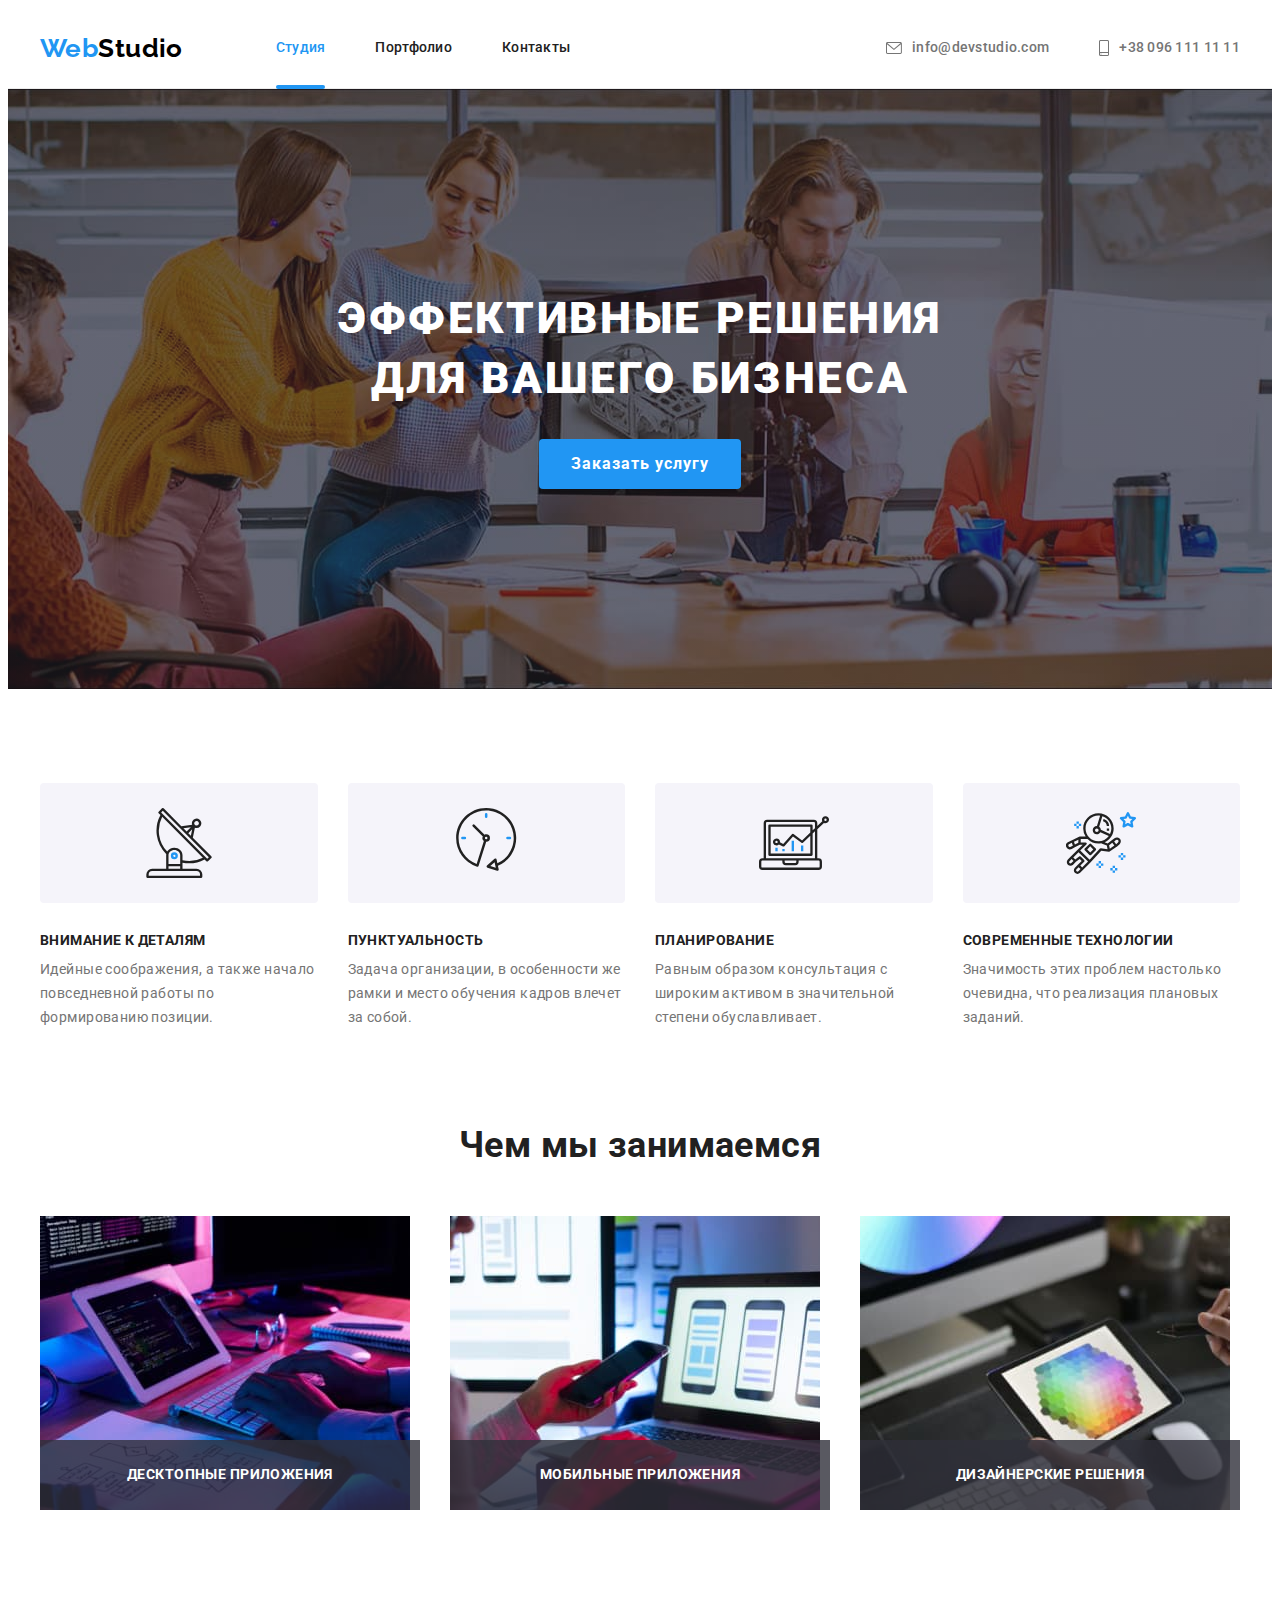
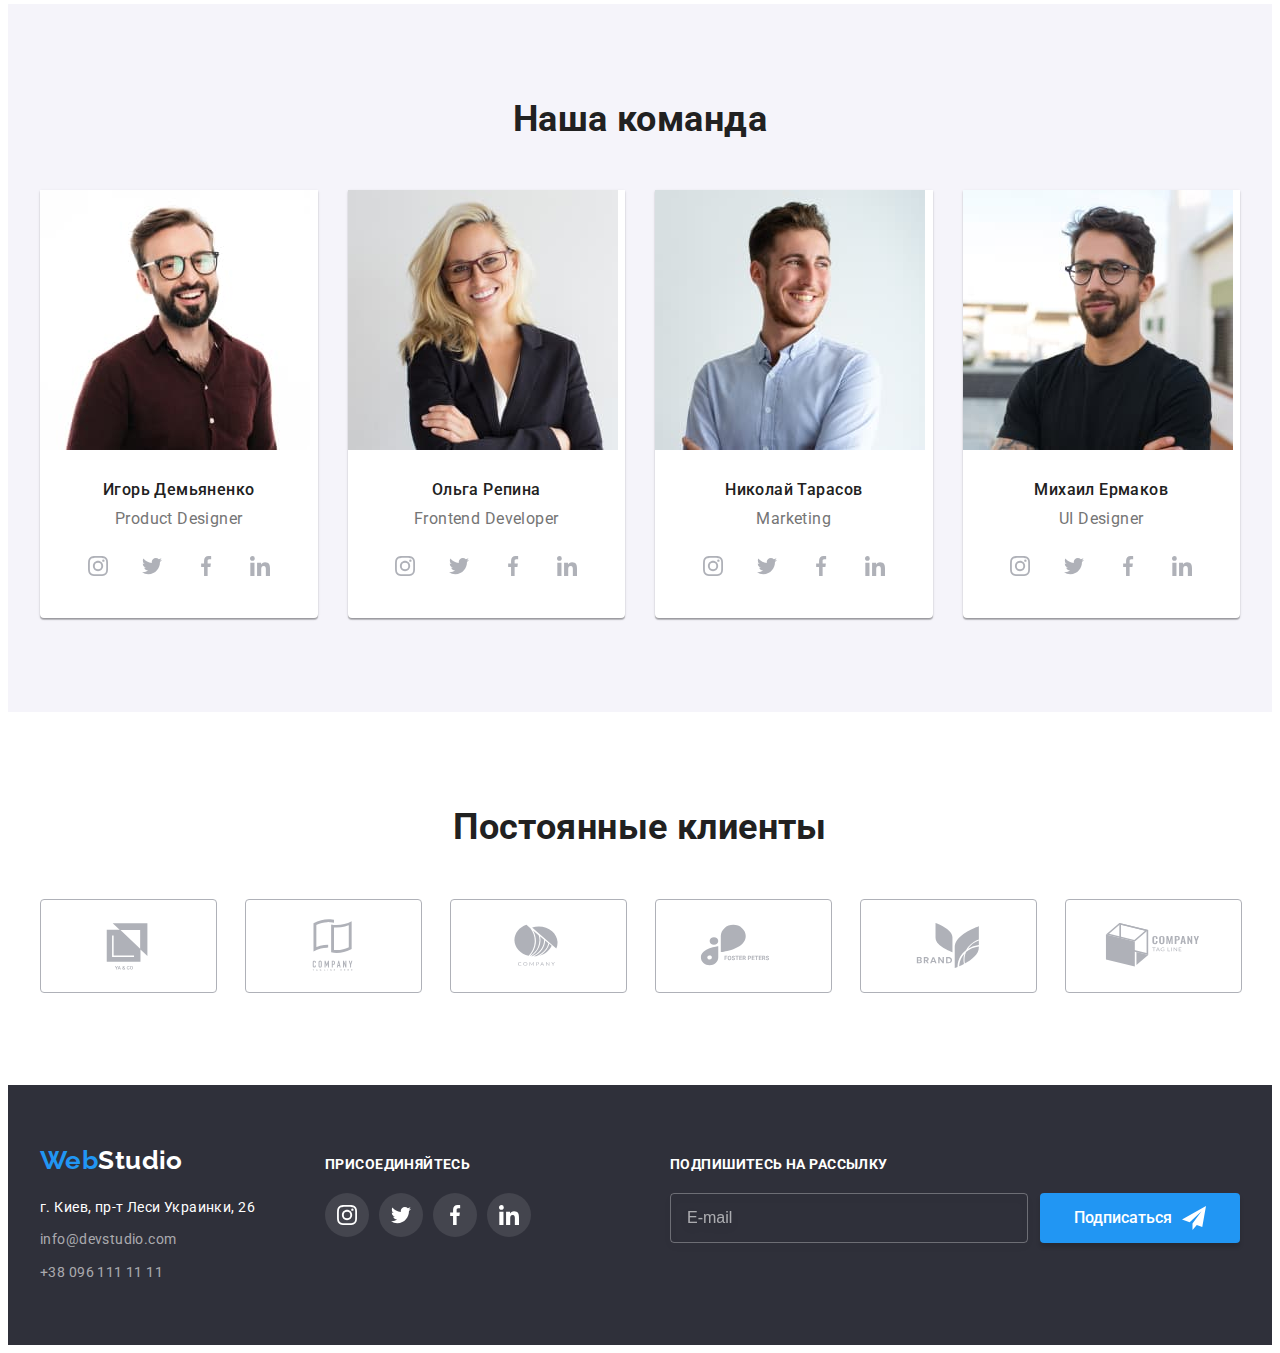
==== commit ddf2b0dd: "Готова ДЗ" ====
--- a/index.html
+++ b/index.html
@@ -162,11 +162,17 @@
 
           <ul class="service-list">
             <li class="service-list__item">
-              <img src="./images/service-desc-1.jpg" alt="Програмист печатает код" width="370" />
+              <img
+                srcset="./images/service-desc-1.jpg 1x, ./images/service-desc-1@2x.jpg 2x"
+                src="./images/service-desc-1.jpg"
+                alt="Програмист печатает код"
+                width="370"
+              />
               <h3 class="service-list__title">Десктопные приложения</h3>
             </li>
             <li class="service-list__item">
               <img
+                srcset="./images/service-desc-2.jpg 1x, ./images/service-desc-2@2x.jpg 2x"
                 src="./images/service-desc-2.jpg"
                 alt="Дизайнер создает адаптацию шаблона сайта на телефон"
                 width="370"
@@ -175,6 +181,7 @@
             </li>
             <li class="service-list__item">
               <img
+                srcset="./images/service-desc-3.jpg 1x, ./images/service-desc-3@2x.jpg 2x"
                 src="./images/service-desc-3.jpg"
                 alt="Дизайнер на планшете выбирает цвет на цветовой палитре"
                 width="370"
@@ -192,7 +199,22 @@
 
           <ul class="team-list">
             <li class="team-list__item">
-              <img src="./images/team-card-desc-1.jpg" alt="Дизайнер продуктов" width="270" />
+              <picture>
+                <source
+                  srcset="./images/team-card-desc-1.jpg 1x, ./images/team-card-desc-1@2x.jpg 2x"
+                  media="(min-width: 1200px)"
+                />
+                <source
+                  srcset="./images/team-card-tabl-1.jpg 1x, ./images/team-card-tabl-1@2x.jpg 2x"
+                  media="(min-width: 768px)"
+                />
+                <source
+                  srcset="./images/team-card-mob-1.jpg 1x, ./images/team-card-mob-1@2x.jpg 2x"
+                  media="(max-width: 767px)"
+                />
+                <img src="./images/team-card-desc-1.jpg" alt="Дизайнер продуктов" />
+              </picture>
+
               <div class="team-list__container">
                 <h3 class="team-list__title">Игорь Демьяненко</h3>
                 <p class="team-list__text" lang="en">Product Designer</p>
@@ -230,7 +252,22 @@
               </div>
             </li>
             <li class="team-list__item">
-              <img src="./images/team-card-desc-2.jpg" alt="Фронтенд разработчик" width="270" />
+              <picture>
+                <source
+                  srcset="./images/team-card-desc-2.jpg 1x, ./images/team-card-desc-2@2x.jpg 2x"
+                  media="(min-width: 1200px)"
+                />
+                <source
+                  srcset="./images/team-card-tabl-2.jpg 1x, ./images/team-card-tabl-2@2x.jpg 2x"
+                  media="(min-width: 768px)"
+                />
+                <source
+                  srcset="./images/team-card-mob-2.jpg 1x, ./images/team-card-mob-2@2x.jpg 2x"
+                  media="(max-width: 767px)"
+                />
+                <img src="./images/team-card-desc-2.jpg" alt="Фронтенд разработчик" />
+              </picture>
+
               <div class="team-list__container">
                 <h3 class="team-list__title">Ольга Репина</h3>
                 <p class="team-list__text" lang="en">Frontend Developer</p>
@@ -268,7 +305,22 @@
               </div>
             </li>
             <li class="team-list__item">
-              <img src="./images/team-card-desc-3.jpg" alt="Маркетолог" width="270" />
+              <picture>
+                <source
+                  srcset="./images/team-card-desc-3.jpg 1x, ./images/team-card-desc-3@2x.jpg 2x"
+                  media="(min-width: 1200px)"
+                />
+                <source
+                  srcset="./images/team-card-tabl-3.jpg 1x, ./images/team-card-tabl-3@2x.jpg 2x"
+                  media="(min-width: 768px)"
+                />
+                <source
+                  srcset="./images/team-card-mob-3.jpg 1x, ./images/team-card-mob-3@2x.jpg 2x"
+                  media="(max-width: 767px)"
+                />
+                <img src="./images/team-card-desc-3.jpg" alt="Маркетолог" />
+              </picture>
+
               <div class="team-list__container">
                 <h3 class="team-list__title">Николай Тарасов</h3>
                 <p class="team-list__text" lang="en">Marketing</p>
@@ -306,7 +358,22 @@
               </div>
             </li>
             <li class="team-list__item">
-              <img src="./images/team-card-desc-4.jpg" alt="UI дезайнер" width="270" />
+              <picture>
+                <source
+                  srcset="./images/team-card-desc-4.jpg 1x, ./images/team-card-desc-4@2x.jpg 2x"
+                  media="(min-width: 1200px)"
+                />
+                <source
+                  srcset="./images/team-card-tabl-4.jpg 1x, ./images/team-card-tabl-4@2x.jpg 2x"
+                  media="(min-width: 768px)"
+                />
+                <source
+                  srcset="./images/team-card-mob-4.jpg 1x, ./images/team-card-mob-4@2x.jpg 2x"
+                  media="(max-width: 767px)"
+                />
+                <img src="./images/team-card-desc-4.jpg" alt="UI дезайнер" />
+              </picture>
+
               <div class="team-list__container">
                 <h3 class="team-list__title">Михаил Ермаков</h3>
                 <p class="team-list__text" lang="en">UI Designer</p>
--- a/css/main.min.css
+++ b/css/main.min.css
@@ -1,2 +1,2 @@
-h1,h2,h3,h4,h5,h6,p{margin-top:0;margin-bottom:0}ul{list-style:none;padding-left:0;margin-top:0;margin-bottom:0}img{display:block;max-width:100%;height:auto}body{font-family:'Roboto', sans-serif;font-size:14px;letter-spacing:0.03em;color:#757575;background-color:#fff}body.modal-open{overflow:hidden}@media screen and (max-width: 767px){body.mobile-menu-open{overflow:hidden}}a{display:inline-block;text-decoration:none}.visually-hidden{position:absolute;white-space:nowrap;width:1px;height:1px;overflow:hidden;border:0;padding:0;clip:rect(0 0 0 0);-webkit-clip-path:inset(50%);clip-path:inset(50%);margin:-1px}.logo{font-family:Raleway, sans-serif;font-weight:700;font-size:24px;line-height:1.17;color:#000}.logo--blue{color:#2196f3}.logo--dark{color:#fff}@media screen and (min-width: 1200px){.logo{font-size:26px;line-height:1.19}}.button,.submit-button,.filter-list__button{display:inline-block;border:0;border-radius:4px;padding:6px 22px;font-family:inherit;font-weight:500;font-size:16px;line-height:1.62;text-align:center;color:#212121;background-color:#fff;cursor:pointer;-webkit-user-select:none;-moz-user-select:none;-ms-user-select:none;user-select:none}.submit-button{display:-webkit-box;display:-ms-flexbox;display:flex;-webkit-box-align:center;-ms-flex-align:center;align-items:center;-webkit-box-pack:center;-ms-flex-pack:center;justify-content:center;width:200px;height:50px;color:#fff;background-color:#2196f3;-webkit-box-shadow:0px 4px 4px rgba(0,0,0,0.15);box-shadow:0px 4px 4px rgba(0,0,0,0.15);-webkit-transition:background-color 250ms cubic-bezier(0.4, 0, 0.2, 1);transition:background-color 250ms cubic-bezier(0.4, 0, 0.2, 1)}.submit-button:hover,.submit-button:focus{background-color:#188ce8}.submit-button__icon{margin-left:10px}.close-button{display:-webkit-box;display:-ms-flexbox;display:flex;-webkit-box-pack:center;-ms-flex-pack:center;justify-content:center;-webkit-box-align:center;-ms-flex-align:center;align-items:center;padding:5px;width:30px;height:30px;background-color:transparent;border:1px solid rgba(0,0,0,0.1);border-radius:50%;cursor:pointer;-webkit-transition:fill 250ms cubic-bezier(0.4, 0, 0.2, 1);transition:fill 250ms cubic-bezier(0.4, 0, 0.2, 1)}.close-button:hover,.close-button:focus{fill:#2196f3}.social{display:-webkit-box;display:-ms-flexbox;display:flex;-webkit-box-pack:center;-ms-flex-pack:center;justify-content:center}.social__item{width:44px;height:44px}.social__item:not(:last-child){margin-right:10px}.social__link{display:-webkit-box;display:-ms-flexbox;display:flex;-webkit-box-pack:center;-ms-flex-pack:center;justify-content:center;-webkit-box-align:center;-ms-flex-align:center;align-items:center;width:100%;height:100%;border-radius:50%;color:#afb1b8;-webkit-transition:color 250ms cubic-bezier(0.4, 0, 0.2, 1),background-color 250ms cubic-bezier(0.4, 0, 0.2, 1);transition:color 250ms cubic-bezier(0.4, 0, 0.2, 1),background-color 250ms cubic-bezier(0.4, 0, 0.2, 1)}.social__link--dark{color:#fff;background-color:rgba(255,255,255,0.1)}.social__link:hover,.social__link:focus{border-radius:50%;background-color:#2196f3;color:#ffffff}.social__icon{fill:currentColor}.backdrop{position:fixed;top:0;left:0;height:100vh;width:100vw;overflow-y:scroll;background-color:rgba(0,0,0,0.2);opacity:1;-webkit-transition:opacity 250ms cubic-bezier(0.4, 0, 0.2, 1),visibility 250ms cubic-bezier(0.4, 0, 0.2, 1);transition:opacity 250ms cubic-bezier(0.4, 0, 0.2, 1),visibility 250ms cubic-bezier(0.4, 0, 0.2, 1)}@media screen and (max-width: 767px){.backdrop{padding:90px 15px}}.backdrop--is-hidden{visibility:hidden;opacity:0;pointer-events:none}.container{margin-right:auto;margin-left:auto;padding:0 15px}@media screen and (min-width: 480px){.container{width:480px}}@media screen and (min-width: 768px){.container{width:768px}}@media screen and (min-width: 1200px){.container{width:1200px}}.section{padding:60px 0}@media screen and (min-width: 1200px){.section{padding:94px 0}}.section--no-padding{padding-top:0}@media screen and (max-width: 1199px){.section--is-hidden{display:none}}.section--other-background{background-color:#f5f4fa}.section__title{margin-bottom:30px;font-weight:700;font-size:28px;line-height:1.18;text-align:center;color:#212121}@media screen and (min-width: 1200px){.section__title{font-size:36px;line-height:1.17;margin-bottom:50px}}.header{border-bottom:1px solid #ececec}.container__header{display:-webkit-box;display:-ms-flexbox;display:flex;-webkit-box-align:center;-ms-flex-align:center;align-items:center}@media screen and (max-width: 767px){.container__header{-webkit-box-pack:justify;-ms-flex-pack:justify;justify-content:space-between}}.logo__header{padding:16px 0}@media screen and (min-width: 768px){.logo__header{padding:0;margin-right:93px}}.menu-btn{display:-webkit-inline-box;display:-ms-inline-flexbox;display:inline-flex;margin:0;padding:0;border:none;background-color:transparent;cursor:pointer;-webkit-transition:fill 250ms cubic-bezier(0.4, 0, 0.2, 1);transition:fill 250ms cubic-bezier(0.4, 0, 0.2, 1)}.menu-btn:hover,.menu-btn:focus{fill:#2196f3}@media screen and (min-width: 768px){.menu-open-btn{display:none}}.menu-close-btn{position:absolute;top:10px;right:15px}@media screen and (min-width: 768px){.menu-close-btn{display:none}}@media screen and (max-width: 767px){.mobile-menu{display:-webkit-box;display:-ms-flexbox;display:flex;-webkit-box-orient:vertical;-webkit-box-direction:normal;-ms-flex-direction:column;flex-direction:column;position:fixed;z-index:2;top:0;left:0;width:100vw;height:100vh;padding:48px 40px;-webkit-transform:translateX(100%);transform:translateX(100%);-webkit-transition:-webkit-transform 250ms cubic-bezier(0.4, 0, 0.2, 1);transition:-webkit-transform 250ms cubic-bezier(0.4, 0, 0.2, 1);transition:transform 250ms cubic-bezier(0.4, 0, 0.2, 1);transition:transform 250ms cubic-bezier(0.4, 0, 0.2, 1), -webkit-transform 250ms cubic-bezier(0.4, 0, 0.2, 1);background-color:#fff}.mobile-menu.is-open{-webkit-transform:translateX(0);transform:translateX(0)}}@media screen and (min-width: 768px){.mobile-menu{display:-webkit-box;display:-ms-flexbox;display:flex;-webkit-box-flex:1;-ms-flex-positive:1;flex-grow:1}}@media screen and (min-width: 768px){.site-nav{display:-webkit-box;display:-ms-flexbox;display:flex;-webkit-box-align:center;-ms-flex-align:center;align-items:center}}@media screen and (min-width: 768px){.nav-list{display:-webkit-box;display:-ms-flexbox;display:flex}}@media screen and (max-width: 767px){.nav-list__item:not(:last-child){margin-bottom:32px}.nav-list__item:last-child{margin-bottom:64px}}@media screen and (min-width: 768px){.nav-list__item{position:relative}.nav-list__item:not(:last-child){margin-right:50px}}.nav-list__link{display:block;font-weight:500;font-size:40px;line-height:1.18;letter-spacing:0.02em;color:#212121;-webkit-transition:color 250ms cubic-bezier(0.4, 0, 0.2, 1);transition:color 250ms cubic-bezier(0.4, 0, 0.2, 1)}.nav-list__link:hover,.nav-list__link:focus{color:#2196f3}@media screen and (min-width: 768px){.nav-list__link{padding-top:32px;padding-bottom:32px;font-size:14px;line-height:1.14}}.nav-list__link--current{color:#2196f3}@media screen and (min-width: 768px){.nav-list__link--current::after{content:'';position:absolute;bottom:-1px;display:block;height:4px;width:100%;background-color:#2196f3;border-radius:2px;-webkit-animation:moveCurrentDecoration 350ms cubic-bezier(0.4, 0, 0.2, 1);animation:moveCurrentDecoration 350ms cubic-bezier(0.4, 0, 0.2, 1)}}@-webkit-keyframes moveCurrentDecoration{0%{-webkit-transform:scaleX(0);transform:scaleX(0);-webkit-transform-origin:center left;transform-origin:center left;opacity:0}100%{-webkit-transform:scaleX(1);transform:scaleX(1);-webkit-transform-origin:center left;transform-origin:center left;opacity:1}}@keyframes moveCurrentDecoration{0%{-webkit-transform:scaleX(0);transform:scaleX(0);-webkit-transform-origin:center left;transform-origin:center left;opacity:0}100%{-webkit-transform:scaleX(1);transform:scaleX(1);-webkit-transform-origin:center left;transform-origin:center left;opacity:1}}.contact-list{display:-webkit-box;display:-ms-flexbox;display:flex}@media screen and (max-width: 767px){.contact-list{-webkit-box-orient:vertical;-webkit-box-direction:reverse;-ms-flex-direction:column-reverse;flex-direction:column-reverse;margin-bottom:64px;margin-top:auto}}@media screen and (min-width: 768px) and (max-width: 1199px){.contact-list{-webkit-box-pack:center;-ms-flex-pack:center;justify-content:center;-webkit-box-orient:vertical;-webkit-box-direction:normal;-ms-flex-direction:column;flex-direction:column;margin-left:auto}}@media screen and (min-width: 1200px){.contact-list{margin-left:auto}}@media screen and (max-width: 767px){.contact-list__item:last-child{margin-bottom:32px}}@media screen and (min-width: 768px) and (max-width: 1199px){.contact-list__item:not(:last-child){margin-bottom:10px}}@media screen and (min-width: 1200px){.contact-list__item:not(:last-child){margin-right:50px}}.contact-list__link{display:-webkit-box;display:-ms-flexbox;display:flex;-webkit-box-align:center;-ms-flex-align:center;align-items:center;font-weight:500;font-size:24px;line-height:1.17;letter-spacing:0.02em;color:#757575;-webkit-transition:color 250ms cubic-bezier(0.4, 0, 0.2, 1);transition:color 250ms cubic-bezier(0.4, 0, 0.2, 1)}.contact-list__link:hover,.contact-list__link:focus{color:#2196f3}@media screen and (min-width: 768px){.contact-list__link{font-size:12px}}@media screen and (min-width: 1200px){.contact-list__link{padding-top:32px;padding-bottom:32px;font-size:14px;line-height:1.14}}@media screen and (max-width: 767px){.contact-list__link--accent{font-weight:500;font-size:34px;line-height:1.18;color:#2196f3}.contact-list__link--accent:hover,.contact-list__link--accent:focus{color:#188ce8}}.contact-list__icon-envelope,.contact-list__icon-phone{display:none}@media screen and (min-width: 768px){.contact-list__icon-envelope,.contact-list__icon-phone{display:block;margin-right:8px;fill:currentColor}}@media screen and (min-width: 1200px){.contact-list__icon-envelope,.contact-list__icon-phone{margin-right:10px}}@media screen and (min-width: 768px){.contact-list__icon-envelope{width:14px;height:10px}}@media screen and (min-width: 1200px){.contact-list__icon-envelope{width:16px;height:12px}}@media screen and (min-width: 768px){.contact-list__icon-phone{width:10px;height:14px}}@media screen and (min-width: 1200px){.contact-list__icon-phone{width:10px;height:16px}}.social-list{display:-webkit-box;display:-ms-flexbox;display:flex;-ms-flex-wrap:wrap;flex-wrap:wrap}@media screen and (min-width: 768px){.social-list{display:none}}.social-list__item:not(:last-child){margin-right:20px;margin-bottom:20px}.social-list__link{font-weight:500;font-size:18px;line-height:1.22;letter-spacing:0.02em;color:#2196f3;-webkit-transition:color 250ms cubic-bezier(0.4, 0, 0.2, 1);transition:color 250ms cubic-bezier(0.4, 0, 0.2, 1)}.social-list__link:hover,.social-list__link:focus{color:#188ce8}.hero{max-width:1600px;padding:118px 0;margin-right:auto;margin-left:auto;text-align:center;background-color:#2f303a;background-image:-webkit-gradient(linear, left top, left bottom, from(rgba(47,48,58,0.4)), to(rgba(47,48,58,0.4))),url(../images/bgi-hero-desc.jpg);background-image:linear-gradient(to bottom, rgba(47,48,58,0.4), rgba(47,48,58,0.4)),url(../images/bgi-hero-desc.jpg);background-repeat:no-repeat;background-position:center;background-size:cover}@media screen and (min-width: 1200px){.hero{padding:200px 0}}.hero__title{margin-left:auto;margin-right:auto;margin-bottom:30px;font-weight:900;font-size:26px;line-height:1.62;letter-spacing:0.06em;text-transform:uppercase;color:#fff}@media screen and (min-width: 1200px){.hero__title{font-size:44px;line-height:1.36}}.hero__button{padding:10px 32px;font-weight:700;line-height:1.87;letter-spacing:0.06em;color:#fff;background-color:#2196f3;-webkit-box-shadow:0px 4px 4px rgba(0,0,0,0.15);box-shadow:0px 4px 4px rgba(0,0,0,0.15);-webkit-transition:background-color 250ms cubic-bezier(0.4, 0, 0.2, 1);transition:background-color 250ms cubic-bezier(0.4, 0, 0.2, 1)}.hero__button:hover,.hero__button:focus{background-color:#188ce8}@media screen and (min-width: 768px){.feature-list{display:-webkit-box;display:-ms-flexbox;display:flex;-ms-flex-wrap:wrap;flex-wrap:wrap;margin:-15px}}@media screen and (max-width: 767px){.feature-list__item:not(:last-child){margin-bottom:30px}}@media screen and (min-width: 768px){.feature-list__item{margin:15px;-ms-flex-preferred-size:calc((100% - 30px * 2) / 2);flex-basis:calc((100% - 30px * 2) / 2)}}@media screen and (min-width: 1200px){.feature-list__item{margin:15px;-ms-flex-preferred-size:calc((100% - 30px * 4) / 4);flex-basis:calc((100% - 30px * 4) / 4)}}.feature-list__container{display:-webkit-box;display:-ms-flexbox;display:flex;-webkit-box-pack:center;-ms-flex-pack:center;justify-content:center;-webkit-box-align:center;-ms-flex-align:center;align-items:center;height:120px;margin-bottom:30px;border-radius:4px;background-color:#f5f4fa}.feature-list__title{margin-bottom:10px;color:#212121;font-weight:700;font-size:14px;line-height:1.13;text-transform:uppercase}@media screen and (max-width: 767px){.feature-list__title{text-align:center}}.feature-list__text{line-height:1.71}.service-list{display:-webkit-box;display:-ms-flexbox;display:flex;margin:-15px}.service-list__item{position:relative;margin:15px;-ms-flex-preferred-size:calc((100% - 30px * 3) / 3);flex-basis:calc((100% - 30px * 3) / 3)}.service-list__title{position:absolute;bottom:0;left:0;display:-webkit-box;display:-ms-flexbox;display:flex;-webkit-box-pack:center;-ms-flex-pack:center;justify-content:center;-webkit-box-align:center;-ms-flex-align:center;align-items:center;width:100%;height:70px;font-size:14px;font-weight:700;line-height:1.14;text-align:center;text-transform:uppercase;color:#fff;background-color:rgba(47,48,58,0.8)}@media screen and (min-width: 768px){.team-list{display:-webkit-box;display:-ms-flexbox;display:flex;-ms-flex-wrap:wrap;flex-wrap:wrap;margin:-15px}}.team-list__item{background-color:#fff;-webkit-box-shadow:0px 1px 3px rgba(0,0,0,0.12),0px 1px 1px rgba(0,0,0,0.14),0px 2px 1px rgba(0,0,0,0.2);box-shadow:0px 1px 3px rgba(0,0,0,0.12),0px 1px 1px rgba(0,0,0,0.14),0px 2px 1px rgba(0,0,0,0.2);border-radius:0px 0px 4px 4px}@media screen and (max-width: 767px){.team-list__item:not(:last-child){margin-bottom:30px}}@media screen and (min-width: 768px){.team-list__item{margin:15px;-ms-flex-preferred-size:calc((100% - 30px * 2) / 2);flex-basis:calc((100% - 30px * 2) / 2)}}@media screen and (min-width: 1200px){.team-list__item{margin:15px;-ms-flex-preferred-size:calc((100% - 30px * 4) / 4);flex-basis:calc((100% - 30px * 4) / 4)}}.team-list__container{padding-top:30px;padding-bottom:24px}@media screen and (min-width: 1200px){.team-list__container{padding-bottom:30px}}.team-list__title{margin-bottom:10px;font-weight:500;font-size:16px;line-height:1.19;text-align:center;color:#212121}.team-list__text{margin-bottom:16px;font-size:16px;line-height:1.19;text-align:center}.clients-list{display:-webkit-box;display:-ms-flexbox;display:flex;-ms-flex-wrap:wrap;flex-wrap:wrap;margin:-15px}.clients-list__item{height:92px;margin:15px;-ms-flex-preferred-size:calc((100% - 30px * 2) / 2);flex-basis:calc((100% - 30px * 2) / 2)}@media screen and (min-width: 768px){.clients-list__item{-ms-flex-preferred-size:calc((100% - 30px * 3) / 3);flex-basis:calc((100% - 30px * 3) / 3)}}@media screen and (min-width: 1200px){.clients-list__item{-ms-flex-preferred-size:calc((100% - 30px * 6) / 6);flex-basis:calc((100% - 30px * 6) / 6)}}.clients-list__link{display:-webkit-box;display:-ms-flexbox;display:flex;-webkit-box-pack:center;-ms-flex-pack:center;justify-content:center;-webkit-box-align:center;-ms-flex-align:center;align-items:center;width:100%;height:100%;border:1px solid #afb1b8;border-radius:4px;color:#afb1b8;-webkit-transition:color 250ms cubic-bezier(0.4, 0, 0.2, 1),border-color 250ms cubic-bezier(0.4, 0, 0.2, 1);transition:color 250ms cubic-bezier(0.4, 0, 0.2, 1),border-color 250ms cubic-bezier(0.4, 0, 0.2, 1)}.clients-list__link:hover,.clients-list__link:focus{color:#2196f3;border-color:#2196f3}.clients-list__icon{fill:currentColor}.footer{padding-top:60px;padding-bottom:60px;background-color:#2f303a}@media screen and (min-width: 768px){.footer__elements{display:-webkit-box;display:-ms-flexbox;display:flex;-ms-flex-wrap:wrap;flex-wrap:wrap;-webkit-box-pack:justify;-ms-flex-pack:justify;justify-content:space-between}}@media screen and (min-width: 1200px){.footer__elements{-webkit-box-pack:start;-ms-flex-pack:start;justify-content:start;-ms-flex-wrap:nowrap;flex-wrap:nowrap;-webkit-box-align:baseline;-ms-flex-align:baseline;align-items:baseline}}.footer_first-column{text-align:center;margin-bottom:60px}@media screen and (min-width: 768px){.footer_first-column{margin-left:61px}}@media screen and (min-width: 1200px){.footer_first-column{margin:0 70px 0 0;text-align:start}}.footer__second-column{text-align:center;margin-bottom:60px}@media screen and (min-width: 768px){.footer__second-column{margin:5px 74px 0 0}}@media screen and (min-width: 1200px){.footer__second-column{margin:0;text-align:start}}.footer__third-column{text-align:center}@media screen and (min-width: 768px){.footer__third-column{display:-webkit-box;display:-ms-flexbox;display:flex;-webkit-box-orient:vertical;-webkit-box-direction:normal;-ms-flex-direction:column;flex-direction:column;-webkit-box-flex:1;-ms-flex-positive:1;flex-grow:1}}@media screen and (min-width: 1200px){.footer__third-column{margin-left:auto;display:block;text-align:start;-webkit-box-flex:0;-ms-flex-positive:0;flex-grow:0}}.logo__footer{margin-bottom:20px}.address-list{font-style:normal}.address-list__item:not(:last-child){margin-bottom:8px}@media screen and (min-width: 1200px){.address-list__item:not(:last-child){margin-bottom:9px}}.address-list__link{line-height:1.71;color:#fff;-webkit-transition:color 250ms cubic-bezier(0.4, 0, 0.2, 1);transition:color 250ms cubic-bezier(0.4, 0, 0.2, 1)}.address-list__link--gray{color:rgba(255,255,255,0.6)}.address-list__link:hover,.address-list__link:focus{color:#2196f3}.footer__text{margin-bottom:20px;text-transform:uppercase;font-weight:700;line-height:1.14;color:#fff}@media screen and (min-width: 1200px){.mailing-form{display:-webkit-box;display:-ms-flexbox;display:flex;-webkit-box-align:center;-ms-flex-align:center;align-items:center}}.mailing-form__input{margin-bottom:20px;width:100%;height:50px;padding:0 16px;font-size:16px;line-height:1.25;color:rgba(255,255,255,0.6);background-color:transparent;border:1px solid rgba(255,255,255,0.3);-webkit-box-sizing:border-box;box-sizing:border-box;-webkit-filter:drop-shadow(0px 4px 4px rgba(0,0,0,0.15));filter:drop-shadow(0px 4px 4px rgba(0,0,0,0.15));border-radius:4px}.mailing-form__input::-webkit-input-placeholder{color:rgba(255,255,255,0.6)}.mailing-form__input:-ms-input-placeholder{color:rgba(255,255,255,0.6)}.mailing-form__input::-ms-input-placeholder{color:rgba(255,255,255,0.6)}.mailing-form__input::placeholder{color:rgba(255,255,255,0.6)}@media screen and (min-width: 768px){.mailing-form__input{width:450px}}@media screen and (min-width: 1200px){.mailing-form__input{margin-bottom:0;margin-right:12px;width:358px}}@media screen and (max-width: 1199px){.mailing-form__submit-button{margin-left:auto;margin-right:auto}}.modal-window{position:relative;min-height:581px;padding:40px;-webkit-box-shadow:0px 1px 3px rgba(0,0,0,0.12),0px 1px 1px rgba(0,0,0,0.14),0px 2px 1px rgba(0,0,0,0.2);box-shadow:0px 1px 3px rgba(0,0,0,0.12),0px 1px 1px rgba(0,0,0,0.14),0px 2px 1px rgba(0,0,0,0.2);border-radius:4px;background:#ffffff;-webkit-transition:-webkit-transform 250ms cubic-bezier(0.4, 0, 0.2, 1);transition:-webkit-transform 250ms cubic-bezier(0.4, 0, 0.2, 1);transition:transform 250ms cubic-bezier(0.4, 0, 0.2, 1);transition:transform 250ms cubic-bezier(0.4, 0, 0.2, 1), -webkit-transform 250ms cubic-bezier(0.4, 0, 0.2, 1)}@media screen and (min-width: 768px){.modal-window{width:450px;position:absolute;top:50%;left:50%;-webkit-transform:translate(-50%, -50%) scale(1);transform:translate(-50%, -50%) scale(1)}.backdrop--is-hidden .modal-window{-webkit-transform:translate(-50%, -50%) scale(1.1);transform:translate(-50%, -50%) scale(1.1)}}@media screen and (min-width: 1200px){.modal-window{width:528px}}.modal-window__close-button{position:absolute;top:8px;right:8px}.modal-window__title{margin-bottom:12px;font-weight:700;font-size:20px;line-height:1.5;text-align:center;color:#212121}@media screen and (min-width: 1200px){.modal-window__title{line-height:1.15}}.modal-form__field{margin-bottom:10px}.modal-form__label{display:block;margin-bottom:4px;font-size:12px;line-height:1.17;letter-spacing:0.01em}.modal-form__input{width:100%;height:40px;padding:0 10px 0 42px;font-size:16px;color:#212121;background-color:transparent;border:1px solid rgba(33,33,33,0.2);border-radius:4px;outline:none;-webkit-transition:border-color 250ms cubic-bezier(0.4, 0, 0.2, 1);transition:border-color 250ms cubic-bezier(0.4, 0, 0.2, 1)}.modal-form__input:focus{border-color:#2196f3}.modal-form__input-container{position:relative}.modal-form__icon{position:absolute;top:50%;left:12px;-webkit-transform:translateY(-50%);transform:translateY(-50%);-webkit-transition:fill 250ms cubic-bezier(0.4, 0, 0.2, 1);transition:fill 250ms cubic-bezier(0.4, 0, 0.2, 1)}.modal-form__input:focus+.modal-form__icon{fill:#2196f3}.modal-form__textarea-container{margin-bottom:20px}.modal-form__textarea{display:block;width:100%;height:120px;padding:12px 16px;line-height:1.14;letter-spacing:0.01em;color:#212121;background-color:transparent;border:1px solid rgba(33,33,33,0.2);border-radius:4px;resize:none;outline:none;-webkit-transition:border-color 250ms cubic-bezier(0.4, 0, 0.2, 1);transition:border-color 250ms cubic-bezier(0.4, 0, 0.2, 1)}.modal-form__textarea::-webkit-input-placeholder{color:rgba(117,117,117,0.5)}.modal-form__textarea:-ms-input-placeholder{color:rgba(117,117,117,0.5)}.modal-form__textarea::-ms-input-placeholder{color:rgba(117,117,117,0.5)}.modal-form__textarea::placeholder{color:rgba(117,117,117,0.5)}.modal-form__textarea:focus{border-color:#2196f3}.modal-form__checkbox-label{display:-webkit-box;display:-ms-flexbox;display:flex;-webkit-box-pack:center;-ms-flex-pack:center;justify-content:center;-webkit-box-align:center;-ms-flex-align:center;align-items:center;margin-bottom:30px}.modal-form__custom-checkbox{display:-webkit-box;display:-ms-flexbox;display:flex;-webkit-box-pack:center;-ms-flex-pack:center;justify-content:center;-webkit-box-align:center;-ms-flex-align:center;align-items:center;margin-right:8px;width:16px;height:15px;border:2px solid #212121;border-radius:2px}.modal-form__checkbox:checked+.modal-form__custom-checkbox{background-color:#188ce8;border:none}.modal-form__checkbox:focus+.modal-form__custom-checkbox{outline:#2196f3 solid 1px}.modal-form__custom-checkbox-icon{fill:transparent}.modal-form__checkbox:checked+.modal-form__custom-checkbox .modal-form__custom-checkbox-icon{fill:#ffffff}.modal-form__checkbox-label-text{font-size:12px;line-height:1.17}@media screen and (min-width: 1200px){.modal-form__checkbox-label-text{font-size:14px;line-height:1.71}}.modal-form__checkbox-label-link{text-decoration:underline;color:#2196f3}.modal-form__submit-button{margin-left:auto;margin-right:auto}.filter-list{margin-bottom:25px;font-size:0}@media screen and (min-width: 768px){.filter-list{display:-webkit-box;display:-ms-flexbox;display:flex;-ms-flex-wrap:wrap;flex-wrap:wrap;-webkit-box-pack:center;-ms-flex-pack:center;justify-content:center;margin-bottom:30px}}@media screen and (min-width: 1200px){.filter-list{margin-bottom:50px}}.filter-list__item:not(:last-child){margin-right:8px}@media screen and (max-width: 767px){.filter-list__item{display:inline-block;padding-bottom:15px}}.filter-list__button{color:#212121;background-color:#f5f4fa;-webkit-transition:color 250ms cubic-bezier(0.4, 0, 0.2, 1),background-color 250ms cubic-bezier(0.4, 0, 0.2, 1),-webkit-box-shadow 250ms cubic-bezier(0.4, 0, 0.2, 1);transition:color 250ms cubic-bezier(0.4, 0, 0.2, 1),background-color 250ms cubic-bezier(0.4, 0, 0.2, 1),-webkit-box-shadow 250ms cubic-bezier(0.4, 0, 0.2, 1);transition:color 250ms cubic-bezier(0.4, 0, 0.2, 1),background-color 250ms cubic-bezier(0.4, 0, 0.2, 1),box-shadow 250ms cubic-bezier(0.4, 0, 0.2, 1);transition:color 250ms cubic-bezier(0.4, 0, 0.2, 1),background-color 250ms cubic-bezier(0.4, 0, 0.2, 1),box-shadow 250ms cubic-bezier(0.4, 0, 0.2, 1),-webkit-box-shadow 250ms cubic-bezier(0.4, 0, 0.2, 1)}.filter-list__button:hover,.filter-list__button:focus{color:#fff;background-color:#2196f3;-webkit-box-shadow:0px 3px 1px rgba(0,0,0,0.1),0px 1px 2px rgba(0,0,0,0.08),0px 2px 2px rgba(0,0,0,0.12);box-shadow:0px 3px 1px rgba(0,0,0,0.1),0px 1px 2px rgba(0,0,0,0.08),0px 2px 2px rgba(0,0,0,0.12)}@media screen and (min-width: 768px){.project-list{display:-webkit-box;display:-ms-flexbox;display:flex;-ms-flex-wrap:wrap;flex-wrap:wrap;margin:-15px}}@media screen and (max-width: 767px){.project-list__item:not(:last-child){margin-bottom:30px}}@media screen and (min-width: 768px){.project-list__item{margin:15px;-ms-flex-preferred-size:calc((100% - 30px * 2) / 2);flex-basis:calc((100% - 30px * 2) / 2)}}@media screen and (min-width: 1200px){.project-list__item{margin:15px;-ms-flex-preferred-size:calc((100% - 30px * 3) / 3);flex-basis:calc((100% - 30px * 3) / 3)}}.project-list__link{display:-webkit-box;display:-ms-flexbox;display:flex;-webkit-box-orient:vertical;-webkit-box-direction:normal;-ms-flex-direction:column;flex-direction:column;height:100%;-webkit-transition:-webkit-box-shadow 250ms cubic-bezier(0.4, 0, 0.2, 1);transition:-webkit-box-shadow 250ms cubic-bezier(0.4, 0, 0.2, 1);transition:box-shadow 250ms cubic-bezier(0.4, 0, 0.2, 1);transition:box-shadow 250ms cubic-bezier(0.4, 0, 0.2, 1), -webkit-box-shadow 250ms cubic-bezier(0.4, 0, 0.2, 1)}.project-list__link:hover,.project-list__link:focus{-webkit-box-shadow:0px 1px 1px rgba(0,0,0,0.12),0px 4px 4px rgba(0,0,0,0.06),1px 4px 6px rgba(0,0,0,0.16);box-shadow:0px 1px 1px rgba(0,0,0,0.12),0px 4px 4px rgba(0,0,0,0.06),1px 4px 6px rgba(0,0,0,0.16)}.project-list__container{position:relative;overflow:hidden}.project-list__overlay-description{position:absolute;top:0;left:0;display:-webkit-box;display:-ms-flexbox;display:flex;-webkit-box-align:center;-ms-flex-align:center;align-items:center;width:100%;height:100%;padding:0 24px;font-size:18px;line-height:1.56;color:#ffffff;background-color:rgba(33,150,243,0.9);-webkit-transform:translateY(100%);transform:translateY(100%);-webkit-transition:-webkit-transform 250ms cubic-bezier(0.4, 0, 0.2, 1);transition:-webkit-transform 250ms cubic-bezier(0.4, 0, 0.2, 1);transition:transform 250ms cubic-bezier(0.4, 0, 0.2, 1);transition:transform 250ms cubic-bezier(0.4, 0, 0.2, 1), -webkit-transform 250ms cubic-bezier(0.4, 0, 0.2, 1)}.project-list__link:hover .project-list__overlay-description,.project-list__link:focus .project-list__overlay-description{-webkit-transform:translateY(0);transform:translateY(0)}.project-list__thumb{-webkit-box-flex:1;-ms-flex-positive:1;flex-grow:1;padding:20px 24px;border:1px solid #eee;border-top:transparent}.project-list__title{margin-bottom:4px;font-weight:700;font-size:18px;line-height:2;letter-spacing:0.06em;color:#212121}.project-list__text{font-size:16px;line-height:1.87;color:#757575}
+h1,h2,h3,h4,h5,h6,p{margin-top:0;margin-bottom:0}ul{list-style:none;padding-left:0;margin-top:0;margin-bottom:0}img{display:block;max-width:100%;height:auto}body{font-family:'Roboto', sans-serif;font-size:14px;letter-spacing:0.03em;color:#757575;background-color:#fff}body.modal-open{overflow:hidden}@media screen and (max-width: 767px){body.mobile-menu-open{overflow:hidden}}a{display:inline-block;text-decoration:none}.visually-hidden{position:absolute;white-space:nowrap;width:1px;height:1px;overflow:hidden;border:0;padding:0;clip:rect(0 0 0 0);-webkit-clip-path:inset(50%);clip-path:inset(50%);margin:-1px}.logo{font-family:Raleway, sans-serif;font-weight:700;font-size:24px;line-height:1.17;color:#000}.logo--blue{color:#2196f3}.logo--dark{color:#fff}@media screen and (min-width: 1200px){.logo{font-size:26px;line-height:1.19}}.button,.submit-button,.filter-list__button{display:inline-block;border:0;border-radius:4px;padding:6px 22px;font-family:inherit;font-weight:500;font-size:16px;line-height:1.62;text-align:center;color:#212121;background-color:#fff;cursor:pointer;-webkit-user-select:none;-moz-user-select:none;-ms-user-select:none;user-select:none}.submit-button{display:-webkit-box;display:-ms-flexbox;display:flex;-webkit-box-align:center;-ms-flex-align:center;align-items:center;-webkit-box-pack:center;-ms-flex-pack:center;justify-content:center;width:200px;height:50px;color:#fff;background-color:#2196f3;-webkit-box-shadow:0px 4px 4px rgba(0,0,0,0.15);box-shadow:0px 4px 4px rgba(0,0,0,0.15);-webkit-transition:background-color 250ms cubic-bezier(0.4, 0, 0.2, 1);transition:background-color 250ms cubic-bezier(0.4, 0, 0.2, 1)}.submit-button:hover,.submit-button:focus{background-color:#188ce8}.submit-button__icon{margin-left:10px}.close-button{display:-webkit-box;display:-ms-flexbox;display:flex;-webkit-box-pack:center;-ms-flex-pack:center;justify-content:center;-webkit-box-align:center;-ms-flex-align:center;align-items:center;padding:5px;width:30px;height:30px;background-color:transparent;border:1px solid rgba(0,0,0,0.1);border-radius:50%;cursor:pointer;-webkit-transition:fill 250ms cubic-bezier(0.4, 0, 0.2, 1);transition:fill 250ms cubic-bezier(0.4, 0, 0.2, 1)}.close-button:hover,.close-button:focus{fill:#2196f3}.social{display:-webkit-box;display:-ms-flexbox;display:flex;-webkit-box-pack:center;-ms-flex-pack:center;justify-content:center}.social__item{width:44px;height:44px}.social__item:not(:last-child){margin-right:10px}.social__link{display:-webkit-box;display:-ms-flexbox;display:flex;-webkit-box-pack:center;-ms-flex-pack:center;justify-content:center;-webkit-box-align:center;-ms-flex-align:center;align-items:center;width:100%;height:100%;border-radius:50%;color:#afb1b8;-webkit-transition:color 250ms cubic-bezier(0.4, 0, 0.2, 1),background-color 250ms cubic-bezier(0.4, 0, 0.2, 1);transition:color 250ms cubic-bezier(0.4, 0, 0.2, 1),background-color 250ms cubic-bezier(0.4, 0, 0.2, 1)}.social__link--dark{color:#fff;background-color:rgba(255,255,255,0.1)}.social__link:hover,.social__link:focus{border-radius:50%;background-color:#2196f3;color:#ffffff}.social__icon{fill:currentColor}.backdrop{position:fixed;top:0;left:0;height:100vh;width:100vw;overflow-y:scroll;background-color:rgba(0,0,0,0.2);opacity:1;-webkit-transition:opacity 250ms cubic-bezier(0.4, 0, 0.2, 1),visibility 250ms cubic-bezier(0.4, 0, 0.2, 1);transition:opacity 250ms cubic-bezier(0.4, 0, 0.2, 1),visibility 250ms cubic-bezier(0.4, 0, 0.2, 1)}@media screen and (max-width: 767px){.backdrop{padding:90px 15px}}.backdrop--is-hidden{visibility:hidden;opacity:0;pointer-events:none}.container{margin-right:auto;margin-left:auto;padding:0 15px}@media screen and (min-width: 480px){.container{width:480px}}@media screen and (min-width: 768px){.container{width:768px}}@media screen and (min-width: 1200px){.container{width:1200px}}.section{padding:60px 0}@media screen and (min-width: 1200px){.section{padding:94px 0}}.section--no-padding{padding-top:0}@media screen and (max-width: 1199px){.section--is-hidden{display:none}}.section--other-background{background-color:#f5f4fa}.section__title{margin-bottom:30px;font-weight:700;font-size:28px;line-height:1.18;text-align:center;color:#212121}@media screen and (min-width: 1200px){.section__title{font-size:36px;line-height:1.17;margin-bottom:50px}}.header{border-bottom:1px solid #ececec}.container__header{display:-webkit-box;display:-ms-flexbox;display:flex;-webkit-box-align:center;-ms-flex-align:center;align-items:center}@media screen and (max-width: 767px){.container__header{-webkit-box-pack:justify;-ms-flex-pack:justify;justify-content:space-between}}.logo__header{padding:16px 0}@media screen and (min-width: 768px){.logo__header{padding:0;margin-right:93px}}.menu-btn{display:-webkit-inline-box;display:-ms-inline-flexbox;display:inline-flex;margin:0;padding:0;border:none;background-color:transparent;cursor:pointer;-webkit-transition:fill 250ms cubic-bezier(0.4, 0, 0.2, 1);transition:fill 250ms cubic-bezier(0.4, 0, 0.2, 1)}.menu-btn:hover,.menu-btn:focus{fill:#2196f3}@media screen and (min-width: 768px){.menu-open-btn{display:none}}.menu-close-btn{position:absolute;top:10px;right:15px}@media screen and (min-width: 768px){.menu-close-btn{display:none}}@media screen and (max-width: 767px){.mobile-menu{display:-webkit-box;display:-ms-flexbox;display:flex;-webkit-box-orient:vertical;-webkit-box-direction:normal;-ms-flex-direction:column;flex-direction:column;position:fixed;z-index:2;top:0;left:0;width:100vw;height:100vh;padding:48px 40px;-webkit-transform:translateX(100%);transform:translateX(100%);-webkit-transition:-webkit-transform 250ms cubic-bezier(0.4, 0, 0.2, 1);transition:-webkit-transform 250ms cubic-bezier(0.4, 0, 0.2, 1);transition:transform 250ms cubic-bezier(0.4, 0, 0.2, 1);transition:transform 250ms cubic-bezier(0.4, 0, 0.2, 1), -webkit-transform 250ms cubic-bezier(0.4, 0, 0.2, 1);background-color:#fff}.mobile-menu.is-open{-webkit-transform:translateX(0);transform:translateX(0)}}@media screen and (min-width: 768px){.mobile-menu{display:-webkit-box;display:-ms-flexbox;display:flex;-webkit-box-flex:1;-ms-flex-positive:1;flex-grow:1}}@media screen and (min-width: 768px){.site-nav{display:-webkit-box;display:-ms-flexbox;display:flex;-webkit-box-align:center;-ms-flex-align:center;align-items:center}}@media screen and (min-width: 768px){.nav-list{display:-webkit-box;display:-ms-flexbox;display:flex}}@media screen and (max-width: 767px){.nav-list__item:not(:last-child){margin-bottom:32px}.nav-list__item:last-child{margin-bottom:64px}}@media screen and (min-width: 768px){.nav-list__item{position:relative}.nav-list__item:not(:last-child){margin-right:50px}}.nav-list__link{display:block;font-weight:500;font-size:40px;line-height:1.18;letter-spacing:0.02em;color:#212121;-webkit-transition:color 250ms cubic-bezier(0.4, 0, 0.2, 1);transition:color 250ms cubic-bezier(0.4, 0, 0.2, 1)}.nav-list__link:hover,.nav-list__link:focus{color:#2196f3}@media screen and (min-width: 768px){.nav-list__link{padding-top:32px;padding-bottom:32px;font-size:14px;line-height:1.14}}.nav-list__link--current{color:#2196f3}@media screen and (min-width: 768px){.nav-list__link--current::after{content:'';position:absolute;bottom:-1px;display:block;height:4px;width:100%;background-color:#2196f3;border-radius:2px;-webkit-animation:moveCurrentDecoration 350ms cubic-bezier(0.4, 0, 0.2, 1);animation:moveCurrentDecoration 350ms cubic-bezier(0.4, 0, 0.2, 1)}}@-webkit-keyframes moveCurrentDecoration{0%{-webkit-transform:scaleX(0);transform:scaleX(0);-webkit-transform-origin:center left;transform-origin:center left;opacity:0}100%{-webkit-transform:scaleX(1);transform:scaleX(1);-webkit-transform-origin:center left;transform-origin:center left;opacity:1}}@keyframes moveCurrentDecoration{0%{-webkit-transform:scaleX(0);transform:scaleX(0);-webkit-transform-origin:center left;transform-origin:center left;opacity:0}100%{-webkit-transform:scaleX(1);transform:scaleX(1);-webkit-transform-origin:center left;transform-origin:center left;opacity:1}}.contact-list{display:-webkit-box;display:-ms-flexbox;display:flex}@media screen and (max-width: 767px){.contact-list{-webkit-box-orient:vertical;-webkit-box-direction:reverse;-ms-flex-direction:column-reverse;flex-direction:column-reverse;margin-bottom:64px;margin-top:auto}}@media screen and (min-width: 768px) and (max-width: 1199px){.contact-list{-webkit-box-pack:center;-ms-flex-pack:center;justify-content:center;-webkit-box-orient:vertical;-webkit-box-direction:normal;-ms-flex-direction:column;flex-direction:column;margin-left:auto}}@media screen and (min-width: 1200px){.contact-list{margin-left:auto}}@media screen and (max-width: 767px){.contact-list__item:last-child{margin-bottom:32px}}@media screen and (min-width: 768px) and (max-width: 1199px){.contact-list__item:not(:last-child){margin-bottom:10px}}@media screen and (min-width: 1200px){.contact-list__item:not(:last-child){margin-right:50px}}.contact-list__link{display:-webkit-box;display:-ms-flexbox;display:flex;-webkit-box-align:center;-ms-flex-align:center;align-items:center;font-weight:500;font-size:24px;line-height:1.17;letter-spacing:0.02em;color:#757575;-webkit-transition:color 250ms cubic-bezier(0.4, 0, 0.2, 1);transition:color 250ms cubic-bezier(0.4, 0, 0.2, 1)}.contact-list__link:hover,.contact-list__link:focus{color:#2196f3}@media screen and (min-width: 768px){.contact-list__link{font-size:12px}}@media screen and (min-width: 1200px){.contact-list__link{padding-top:32px;padding-bottom:32px;font-size:14px;line-height:1.14}}@media screen and (max-width: 767px){.contact-list__link--accent{font-weight:500;font-size:34px;line-height:1.18;color:#2196f3}.contact-list__link--accent:hover,.contact-list__link--accent:focus{color:#188ce8}}.contact-list__icon-envelope,.contact-list__icon-phone{display:none}@media screen and (min-width: 768px){.contact-list__icon-envelope,.contact-list__icon-phone{display:block;margin-right:8px;fill:currentColor}}@media screen and (min-width: 1200px){.contact-list__icon-envelope,.contact-list__icon-phone{margin-right:10px}}@media screen and (min-width: 768px){.contact-list__icon-envelope{width:14px;height:10px}}@media screen and (min-width: 1200px){.contact-list__icon-envelope{width:16px;height:12px}}@media screen and (min-width: 768px){.contact-list__icon-phone{width:10px;height:14px}}@media screen and (min-width: 1200px){.contact-list__icon-phone{width:10px;height:16px}}.social-list{display:-webkit-box;display:-ms-flexbox;display:flex;-ms-flex-wrap:wrap;flex-wrap:wrap}@media screen and (min-width: 768px){.social-list{display:none}}.social-list__item:not(:last-child){margin-right:20px}@media screen and (max-width: 436px){.social-list__item:not(:last-child){margin-bottom:20px}}.social-list__link{font-weight:500;font-size:18px;line-height:1.22;letter-spacing:0.02em;color:#2196f3;-webkit-transition:color 250ms cubic-bezier(0.4, 0, 0.2, 1);transition:color 250ms cubic-bezier(0.4, 0, 0.2, 1)}.social-list__link:hover,.social-list__link:focus{color:#188ce8}.hero{max-width:1600px;padding:118px 0;margin-right:auto;margin-left:auto;text-align:center;background-color:#2f303a;background-image:-webkit-gradient(linear, left top, left bottom, from(rgba(47,48,58,0.4)), to(rgba(47,48,58,0.4))),url(../images/bgi-hero-mob.jpg);background-image:linear-gradient(to bottom, rgba(47,48,58,0.4), rgba(47,48,58,0.4)),url(../images/bgi-hero-mob.jpg);background-repeat:no-repeat;background-position:center;background-size:cover}@media (min-device-pixel-ratio: 2), (-webkit-min-device-pixel-ratio: 2), (min-resolution: 192dpi), (min-resolution: 2dppx){.hero{background-image:-webkit-gradient(linear, left top, left bottom, from(rgba(47,48,58,0.4)), to(rgba(47,48,58,0.4))),url(../images/bgi-hero-mob@2x.jpg);background-image:linear-gradient(to bottom, rgba(47,48,58,0.4), rgba(47,48,58,0.4)),url(../images/bgi-hero-mob@2x.jpg)}}@media screen and (min-width: 768px){.hero{background-image:-webkit-gradient(linear, left top, left bottom, from(rgba(47,48,58,0.4)), to(rgba(47,48,58,0.4))),url(../images/bgi-hero-tabl.jpg);background-image:linear-gradient(to bottom, rgba(47,48,58,0.4), rgba(47,48,58,0.4)),url(../images/bgi-hero-tabl.jpg)}}@media screen and (min-width: 768px) and (min-device-pixel-ratio: 2), screen and (min-width: 768px) and (-webkit-min-device-pixel-ratio: 2), screen and (min-width: 768px) and (min-resolution: 192dpi), screen and (min-width: 768px) and (min-resolution: 2dppx){.hero{background-image:-webkit-gradient(linear, left top, left bottom, from(rgba(47,48,58,0.4)), to(rgba(47,48,58,0.4))),url(../images/bgi-hero-tabl@2x.jpg);background-image:linear-gradient(to bottom, rgba(47,48,58,0.4), rgba(47,48,58,0.4)),url(../images/bgi-hero-tabl@2x.jpg)}}@media screen and (min-width: 1200px){.hero{padding:200px 0;background-image:-webkit-gradient(linear, left top, left bottom, from(rgba(47,48,58,0.4)), to(rgba(47,48,58,0.4))),url(../images/bgi-hero-desc.jpg);background-image:linear-gradient(to bottom, rgba(47,48,58,0.4), rgba(47,48,58,0.4)),url(../images/bgi-hero-desc.jpg)}}@media screen and (min-width: 1200px) and (min-device-pixel-ratio: 2), screen and (min-width: 1200px) and (-webkit-min-device-pixel-ratio: 2), screen and (min-width: 1200px) and (min-resolution: 192dpi), screen and (min-width: 1200px) and (min-resolution: 2dppx){.hero{background-image:-webkit-gradient(linear, left top, left bottom, from(rgba(47,48,58,0.4)), to(rgba(47,48,58,0.4))),url(../images/bgi-hero-desc@2x.jpg);background-image:linear-gradient(to bottom, rgba(47,48,58,0.4), rgba(47,48,58,0.4)),url(../images/bgi-hero-desc@2x.jpg)}}.hero__title{margin-left:auto;margin-right:auto;margin-bottom:30px;font-weight:900;font-size:26px;line-height:1.62;letter-spacing:0.06em;text-transform:uppercase;color:#fff}@media screen and (min-width: 1200px){.hero__title{font-size:44px;line-height:1.36}}.hero__button{padding:10px 32px;font-weight:700;line-height:1.87;letter-spacing:0.06em;color:#fff;background-color:#2196f3;-webkit-box-shadow:0px 4px 4px rgba(0,0,0,0.15);box-shadow:0px 4px 4px rgba(0,0,0,0.15);-webkit-transition:background-color 250ms cubic-bezier(0.4, 0, 0.2, 1);transition:background-color 250ms cubic-bezier(0.4, 0, 0.2, 1)}.hero__button:hover,.hero__button:focus{background-color:#188ce8}@media screen and (min-width: 768px){.feature-list{display:-webkit-box;display:-ms-flexbox;display:flex;-ms-flex-wrap:wrap;flex-wrap:wrap;margin:-15px}}@media screen and (max-width: 767px){.feature-list__item:not(:last-child){margin-bottom:30px}}@media screen and (min-width: 768px){.feature-list__item{margin:15px;-ms-flex-preferred-size:calc((100% - 30px * 2) / 2);flex-basis:calc((100% - 30px * 2) / 2)}}@media screen and (min-width: 1200px){.feature-list__item{margin:15px;-ms-flex-preferred-size:calc((100% - 30px * 4) / 4);flex-basis:calc((100% - 30px * 4) / 4)}}.feature-list__container{display:-webkit-box;display:-ms-flexbox;display:flex;-webkit-box-pack:center;-ms-flex-pack:center;justify-content:center;-webkit-box-align:center;-ms-flex-align:center;align-items:center;height:120px;margin-bottom:30px;border-radius:4px;background-color:#f5f4fa}.feature-list__title{margin-bottom:10px;color:#212121;font-weight:700;font-size:14px;line-height:1.13;text-transform:uppercase}@media screen and (max-width: 767px){.feature-list__title{text-align:center}}.feature-list__text{line-height:1.71}.service-list{display:-webkit-box;display:-ms-flexbox;display:flex;margin:-15px}.service-list__item{position:relative;margin:15px;-ms-flex-preferred-size:calc((100% - 30px * 3) / 3);flex-basis:calc((100% - 30px * 3) / 3)}.service-list__title{position:absolute;bottom:0;left:0;display:-webkit-box;display:-ms-flexbox;display:flex;-webkit-box-pack:center;-ms-flex-pack:center;justify-content:center;-webkit-box-align:center;-ms-flex-align:center;align-items:center;width:100%;height:70px;font-size:14px;font-weight:700;line-height:1.14;text-align:center;text-transform:uppercase;color:#fff;background-color:rgba(47,48,58,0.8)}@media screen and (min-width: 768px){.team-list{display:-webkit-box;display:-ms-flexbox;display:flex;-ms-flex-wrap:wrap;flex-wrap:wrap;margin:-15px}}.team-list__item{background-color:#fff;-webkit-box-shadow:0px 1px 3px rgba(0,0,0,0.12),0px 1px 1px rgba(0,0,0,0.14),0px 2px 1px rgba(0,0,0,0.2);box-shadow:0px 1px 3px rgba(0,0,0,0.12),0px 1px 1px rgba(0,0,0,0.14),0px 2px 1px rgba(0,0,0,0.2);border-radius:0px 0px 4px 4px}@media screen and (max-width: 767px){.team-list__item:not(:last-child){margin-bottom:30px}}@media screen and (min-width: 768px){.team-list__item{margin:15px;-ms-flex-preferred-size:calc((100% - 30px * 2) / 2);flex-basis:calc((100% - 30px * 2) / 2)}}@media screen and (min-width: 1200px){.team-list__item{margin:15px;-ms-flex-preferred-size:calc((100% - 30px * 4) / 4);flex-basis:calc((100% - 30px * 4) / 4)}}.team-list__container{padding-top:30px;padding-bottom:24px}@media screen and (min-width: 1200px){.team-list__container{padding-bottom:30px}}.team-list__title{margin-bottom:10px;font-weight:500;font-size:16px;line-height:1.19;text-align:center;color:#212121}.team-list__text{margin-bottom:16px;font-size:16px;line-height:1.19;text-align:center}.clients-list{display:-webkit-box;display:-ms-flexbox;display:flex;-ms-flex-wrap:wrap;flex-wrap:wrap;margin:-15px}.clients-list__item{height:92px;margin:15px;-ms-flex-preferred-size:calc((100% - 30px * 2) / 2);flex-basis:calc((100% - 30px * 2) / 2)}@media screen and (min-width: 768px){.clients-list__item{-ms-flex-preferred-size:calc((100% - 30px * 3) / 3);flex-basis:calc((100% - 30px * 3) / 3)}}@media screen and (min-width: 1200px){.clients-list__item{-ms-flex-preferred-size:calc((100% - 30px * 6) / 6);flex-basis:calc((100% - 30px * 6) / 6)}}.clients-list__link{display:-webkit-box;display:-ms-flexbox;display:flex;-webkit-box-pack:center;-ms-flex-pack:center;justify-content:center;-webkit-box-align:center;-ms-flex-align:center;align-items:center;width:100%;height:100%;border:1px solid #afb1b8;border-radius:4px;color:#afb1b8;-webkit-transition:color 250ms cubic-bezier(0.4, 0, 0.2, 1),border-color 250ms cubic-bezier(0.4, 0, 0.2, 1);transition:color 250ms cubic-bezier(0.4, 0, 0.2, 1),border-color 250ms cubic-bezier(0.4, 0, 0.2, 1)}.clients-list__link:hover,.clients-list__link:focus{color:#2196f3;border-color:#2196f3}.clients-list__icon{fill:currentColor}.footer{padding-top:60px;padding-bottom:60px;background-color:#2f303a}@media screen and (min-width: 768px){.footer__elements{display:-webkit-box;display:-ms-flexbox;display:flex;-ms-flex-wrap:wrap;flex-wrap:wrap;-webkit-box-pack:justify;-ms-flex-pack:justify;justify-content:space-between}}@media screen and (min-width: 1200px){.footer__elements{-webkit-box-pack:start;-ms-flex-pack:start;justify-content:start;-ms-flex-wrap:nowrap;flex-wrap:nowrap;-webkit-box-align:baseline;-ms-flex-align:baseline;align-items:baseline}}.footer_first-column{text-align:center;margin-bottom:60px}@media screen and (min-width: 768px){.footer_first-column{margin-left:61px}}@media screen and (min-width: 1200px){.footer_first-column{margin:0 70px 0 0;text-align:start}}.footer__second-column{text-align:center;margin-bottom:60px}@media screen and (min-width: 768px){.footer__second-column{margin:5px 74px 0 0}}@media screen and (min-width: 1200px){.footer__second-column{margin:0;text-align:start}}.footer__third-column{text-align:center}@media screen and (min-width: 768px){.footer__third-column{display:-webkit-box;display:-ms-flexbox;display:flex;-webkit-box-orient:vertical;-webkit-box-direction:normal;-ms-flex-direction:column;flex-direction:column;-webkit-box-flex:1;-ms-flex-positive:1;flex-grow:1}}@media screen and (min-width: 1200px){.footer__third-column{margin-left:auto;display:block;text-align:start;-webkit-box-flex:0;-ms-flex-positive:0;flex-grow:0}}.logo__footer{margin-bottom:20px}.address-list{font-style:normal}.address-list__item:not(:last-child){margin-bottom:8px}@media screen and (min-width: 1200px){.address-list__item:not(:last-child){margin-bottom:9px}}.address-list__link{line-height:1.71;color:#fff;-webkit-transition:color 250ms cubic-bezier(0.4, 0, 0.2, 1);transition:color 250ms cubic-bezier(0.4, 0, 0.2, 1)}.address-list__link--gray{color:rgba(255,255,255,0.6)}.address-list__link:hover,.address-list__link:focus{color:#2196f3}.footer__text{margin-bottom:20px;text-transform:uppercase;font-weight:700;line-height:1.14;color:#fff}@media screen and (min-width: 1200px){.mailing-form{display:-webkit-box;display:-ms-flexbox;display:flex;-webkit-box-align:center;-ms-flex-align:center;align-items:center}}.mailing-form__input{margin-bottom:20px;width:100%;height:50px;padding:0 16px;font-size:16px;line-height:1.25;color:rgba(255,255,255,0.6);background-color:transparent;border:1px solid rgba(255,255,255,0.3);-webkit-box-sizing:border-box;box-sizing:border-box;-webkit-filter:drop-shadow(0px 4px 4px rgba(0,0,0,0.15));filter:drop-shadow(0px 4px 4px rgba(0,0,0,0.15));border-radius:4px}.mailing-form__input::-webkit-input-placeholder{color:rgba(255,255,255,0.6)}.mailing-form__input:-ms-input-placeholder{color:rgba(255,255,255,0.6)}.mailing-form__input::-ms-input-placeholder{color:rgba(255,255,255,0.6)}.mailing-form__input::placeholder{color:rgba(255,255,255,0.6)}@media screen and (min-width: 768px){.mailing-form__input{width:450px}}@media screen and (min-width: 1200px){.mailing-form__input{margin-bottom:0;margin-right:12px;width:358px}}@media screen and (max-width: 1199px){.mailing-form__submit-button{margin-left:auto;margin-right:auto}}.modal-window{position:relative;min-height:581px;padding:40px;-webkit-box-shadow:0px 1px 3px rgba(0,0,0,0.12),0px 1px 1px rgba(0,0,0,0.14),0px 2px 1px rgba(0,0,0,0.2);box-shadow:0px 1px 3px rgba(0,0,0,0.12),0px 1px 1px rgba(0,0,0,0.14),0px 2px 1px rgba(0,0,0,0.2);border-radius:4px;background:#ffffff;-webkit-transition:-webkit-transform 250ms cubic-bezier(0.4, 0, 0.2, 1);transition:-webkit-transform 250ms cubic-bezier(0.4, 0, 0.2, 1);transition:transform 250ms cubic-bezier(0.4, 0, 0.2, 1);transition:transform 250ms cubic-bezier(0.4, 0, 0.2, 1), -webkit-transform 250ms cubic-bezier(0.4, 0, 0.2, 1)}@media screen and (min-width: 768px){.modal-window{width:450px;position:absolute;top:50%;left:50%;-webkit-transform:translate(-50%, -50%) scale(1);transform:translate(-50%, -50%) scale(1)}.backdrop--is-hidden .modal-window{-webkit-transform:translate(-50%, -50%) scale(1.1);transform:translate(-50%, -50%) scale(1.1)}}@media screen and (min-width: 1200px){.modal-window{width:528px}}.modal-window__close-button{position:absolute;top:8px;right:8px}.modal-window__title{margin-bottom:12px;font-weight:700;font-size:20px;line-height:1.5;text-align:center;color:#212121}@media screen and (min-width: 1200px){.modal-window__title{line-height:1.15}}.modal-form__field{margin-bottom:10px}.modal-form__label{display:block;margin-bottom:4px;font-size:12px;line-height:1.17;letter-spacing:0.01em}.modal-form__input{width:100%;height:40px;padding:0 10px 0 42px;font-size:16px;color:#212121;background-color:transparent;border:1px solid rgba(33,33,33,0.2);border-radius:4px;outline:none;-webkit-transition:border-color 250ms cubic-bezier(0.4, 0, 0.2, 1);transition:border-color 250ms cubic-bezier(0.4, 0, 0.2, 1)}.modal-form__input:focus{border-color:#2196f3}.modal-form__input-container{position:relative}.modal-form__icon{position:absolute;top:50%;left:12px;-webkit-transform:translateY(-50%);transform:translateY(-50%);-webkit-transition:fill 250ms cubic-bezier(0.4, 0, 0.2, 1);transition:fill 250ms cubic-bezier(0.4, 0, 0.2, 1)}.modal-form__input:focus+.modal-form__icon{fill:#2196f3}.modal-form__textarea-container{margin-bottom:20px}.modal-form__textarea{display:block;width:100%;height:120px;padding:12px 16px;line-height:1.14;letter-spacing:0.01em;color:#212121;background-color:transparent;border:1px solid rgba(33,33,33,0.2);border-radius:4px;resize:none;outline:none;-webkit-transition:border-color 250ms cubic-bezier(0.4, 0, 0.2, 1);transition:border-color 250ms cubic-bezier(0.4, 0, 0.2, 1)}.modal-form__textarea::-webkit-input-placeholder{color:rgba(117,117,117,0.5)}.modal-form__textarea:-ms-input-placeholder{color:rgba(117,117,117,0.5)}.modal-form__textarea::-ms-input-placeholder{color:rgba(117,117,117,0.5)}.modal-form__textarea::placeholder{color:rgba(117,117,117,0.5)}.modal-form__textarea:focus{border-color:#2196f3}.modal-form__checkbox-label{display:-webkit-box;display:-ms-flexbox;display:flex;-webkit-box-pack:center;-ms-flex-pack:center;justify-content:center;-webkit-box-align:center;-ms-flex-align:center;align-items:center;margin-bottom:30px}.modal-form__custom-checkbox{display:-webkit-box;display:-ms-flexbox;display:flex;-webkit-box-pack:center;-ms-flex-pack:center;justify-content:center;-webkit-box-align:center;-ms-flex-align:center;align-items:center;margin-right:8px;width:16px;height:15px;border:2px solid #212121;border-radius:2px}.modal-form__checkbox:checked+.modal-form__custom-checkbox{background-color:#188ce8;border:none}.modal-form__checkbox:focus+.modal-form__custom-checkbox{outline:#2196f3 solid 1px}.modal-form__custom-checkbox-icon{fill:transparent}.modal-form__checkbox:checked+.modal-form__custom-checkbox .modal-form__custom-checkbox-icon{fill:#ffffff}.modal-form__checkbox-label-text{font-size:12px;line-height:1.17}@media screen and (min-width: 1200px){.modal-form__checkbox-label-text{font-size:14px;line-height:1.71}}.modal-form__checkbox-label-link{text-decoration:underline;color:#2196f3}.modal-form__submit-button{margin-left:auto;margin-right:auto}.filter-list{margin-bottom:25px;font-size:0}@media screen and (min-width: 768px){.filter-list{display:-webkit-box;display:-ms-flexbox;display:flex;-ms-flex-wrap:wrap;flex-wrap:wrap;-webkit-box-pack:center;-ms-flex-pack:center;justify-content:center;margin-bottom:30px}}@media screen and (min-width: 1200px){.filter-list{margin-bottom:50px}}.filter-list__item:not(:last-child){margin-right:8px}@media screen and (max-width: 767px){.filter-list__item{display:inline-block;padding-bottom:15px}}.filter-list__button{color:#212121;background-color:#f5f4fa;-webkit-transition:color 250ms cubic-bezier(0.4, 0, 0.2, 1),background-color 250ms cubic-bezier(0.4, 0, 0.2, 1),-webkit-box-shadow 250ms cubic-bezier(0.4, 0, 0.2, 1);transition:color 250ms cubic-bezier(0.4, 0, 0.2, 1),background-color 250ms cubic-bezier(0.4, 0, 0.2, 1),-webkit-box-shadow 250ms cubic-bezier(0.4, 0, 0.2, 1);transition:color 250ms cubic-bezier(0.4, 0, 0.2, 1),background-color 250ms cubic-bezier(0.4, 0, 0.2, 1),box-shadow 250ms cubic-bezier(0.4, 0, 0.2, 1);transition:color 250ms cubic-bezier(0.4, 0, 0.2, 1),background-color 250ms cubic-bezier(0.4, 0, 0.2, 1),box-shadow 250ms cubic-bezier(0.4, 0, 0.2, 1),-webkit-box-shadow 250ms cubic-bezier(0.4, 0, 0.2, 1)}.filter-list__button:hover,.filter-list__button:focus{color:#fff;background-color:#2196f3;-webkit-box-shadow:0px 3px 1px rgba(0,0,0,0.1),0px 1px 2px rgba(0,0,0,0.08),0px 2px 2px rgba(0,0,0,0.12);box-shadow:0px 3px 1px rgba(0,0,0,0.1),0px 1px 2px rgba(0,0,0,0.08),0px 2px 2px rgba(0,0,0,0.12)}@media screen and (min-width: 768px){.project-list{display:-webkit-box;display:-ms-flexbox;display:flex;-ms-flex-wrap:wrap;flex-wrap:wrap;margin:-15px}}@media screen and (max-width: 767px){.project-list__item:not(:last-child){margin-bottom:30px}}@media screen and (min-width: 768px){.project-list__item{margin:15px;-ms-flex-preferred-size:calc((100% - 30px * 2) / 2);flex-basis:calc((100% - 30px * 2) / 2)}}@media screen and (min-width: 1200px){.project-list__item{margin:15px;-ms-flex-preferred-size:calc((100% - 30px * 3) / 3);flex-basis:calc((100% - 30px * 3) / 3)}}.project-list__link{display:-webkit-box;display:-ms-flexbox;display:flex;-webkit-box-orient:vertical;-webkit-box-direction:normal;-ms-flex-direction:column;flex-direction:column;height:100%;-webkit-transition:-webkit-box-shadow 250ms cubic-bezier(0.4, 0, 0.2, 1);transition:-webkit-box-shadow 250ms cubic-bezier(0.4, 0, 0.2, 1);transition:box-shadow 250ms cubic-bezier(0.4, 0, 0.2, 1);transition:box-shadow 250ms cubic-bezier(0.4, 0, 0.2, 1), -webkit-box-shadow 250ms cubic-bezier(0.4, 0, 0.2, 1)}.project-list__link:hover,.project-list__link:focus{-webkit-box-shadow:0px 1px 1px rgba(0,0,0,0.12),0px 4px 4px rgba(0,0,0,0.06),1px 4px 6px rgba(0,0,0,0.16);box-shadow:0px 1px 1px rgba(0,0,0,0.12),0px 4px 4px rgba(0,0,0,0.06),1px 4px 6px rgba(0,0,0,0.16)}.project-list__container{position:relative;overflow:hidden}.project-list__overlay-description{position:absolute;top:0;left:0;display:-webkit-box;display:-ms-flexbox;display:flex;-webkit-box-align:center;-ms-flex-align:center;align-items:center;width:100%;height:100%;padding:0 24px;font-size:18px;line-height:1.56;color:#ffffff;background-color:rgba(33,150,243,0.9);-webkit-transform:translateY(100%);transform:translateY(100%);-webkit-transition:-webkit-transform 250ms cubic-bezier(0.4, 0, 0.2, 1);transition:-webkit-transform 250ms cubic-bezier(0.4, 0, 0.2, 1);transition:transform 250ms cubic-bezier(0.4, 0, 0.2, 1);transition:transform 250ms cubic-bezier(0.4, 0, 0.2, 1), -webkit-transform 250ms cubic-bezier(0.4, 0, 0.2, 1)}.project-list__link:hover .project-list__overlay-description,.project-list__link:focus .project-list__overlay-description{-webkit-transform:translateY(0);transform:translateY(0)}.project-list__thumb{-webkit-box-flex:1;-ms-flex-positive:1;flex-grow:1;padding:20px 24px;border:1px solid #eee;border-top:transparent}.project-list__title{margin-bottom:4px;font-weight:700;font-size:18px;line-height:2;letter-spacing:0.06em;color:#212121}.project-list__text{font-size:16px;line-height:1.87;color:#757575}
 /*# sourceMappingURL=main.min.css.map */